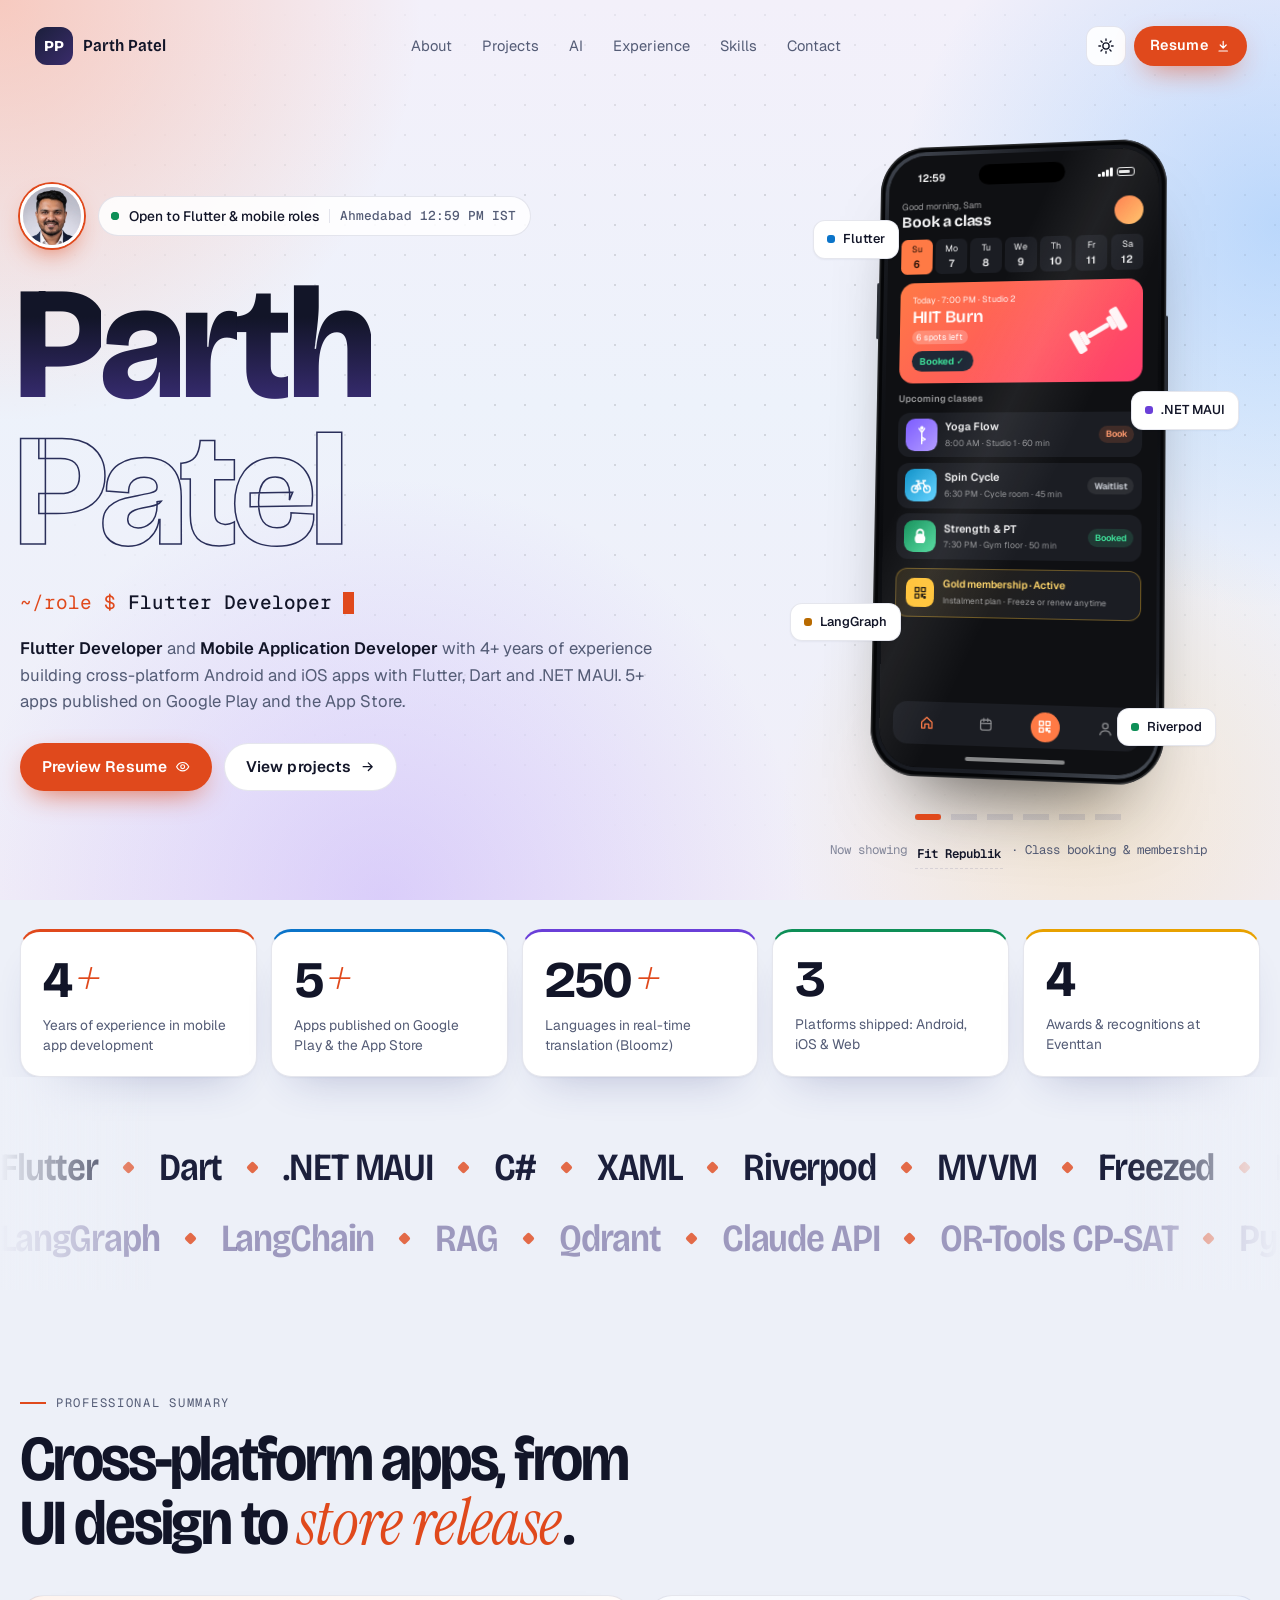
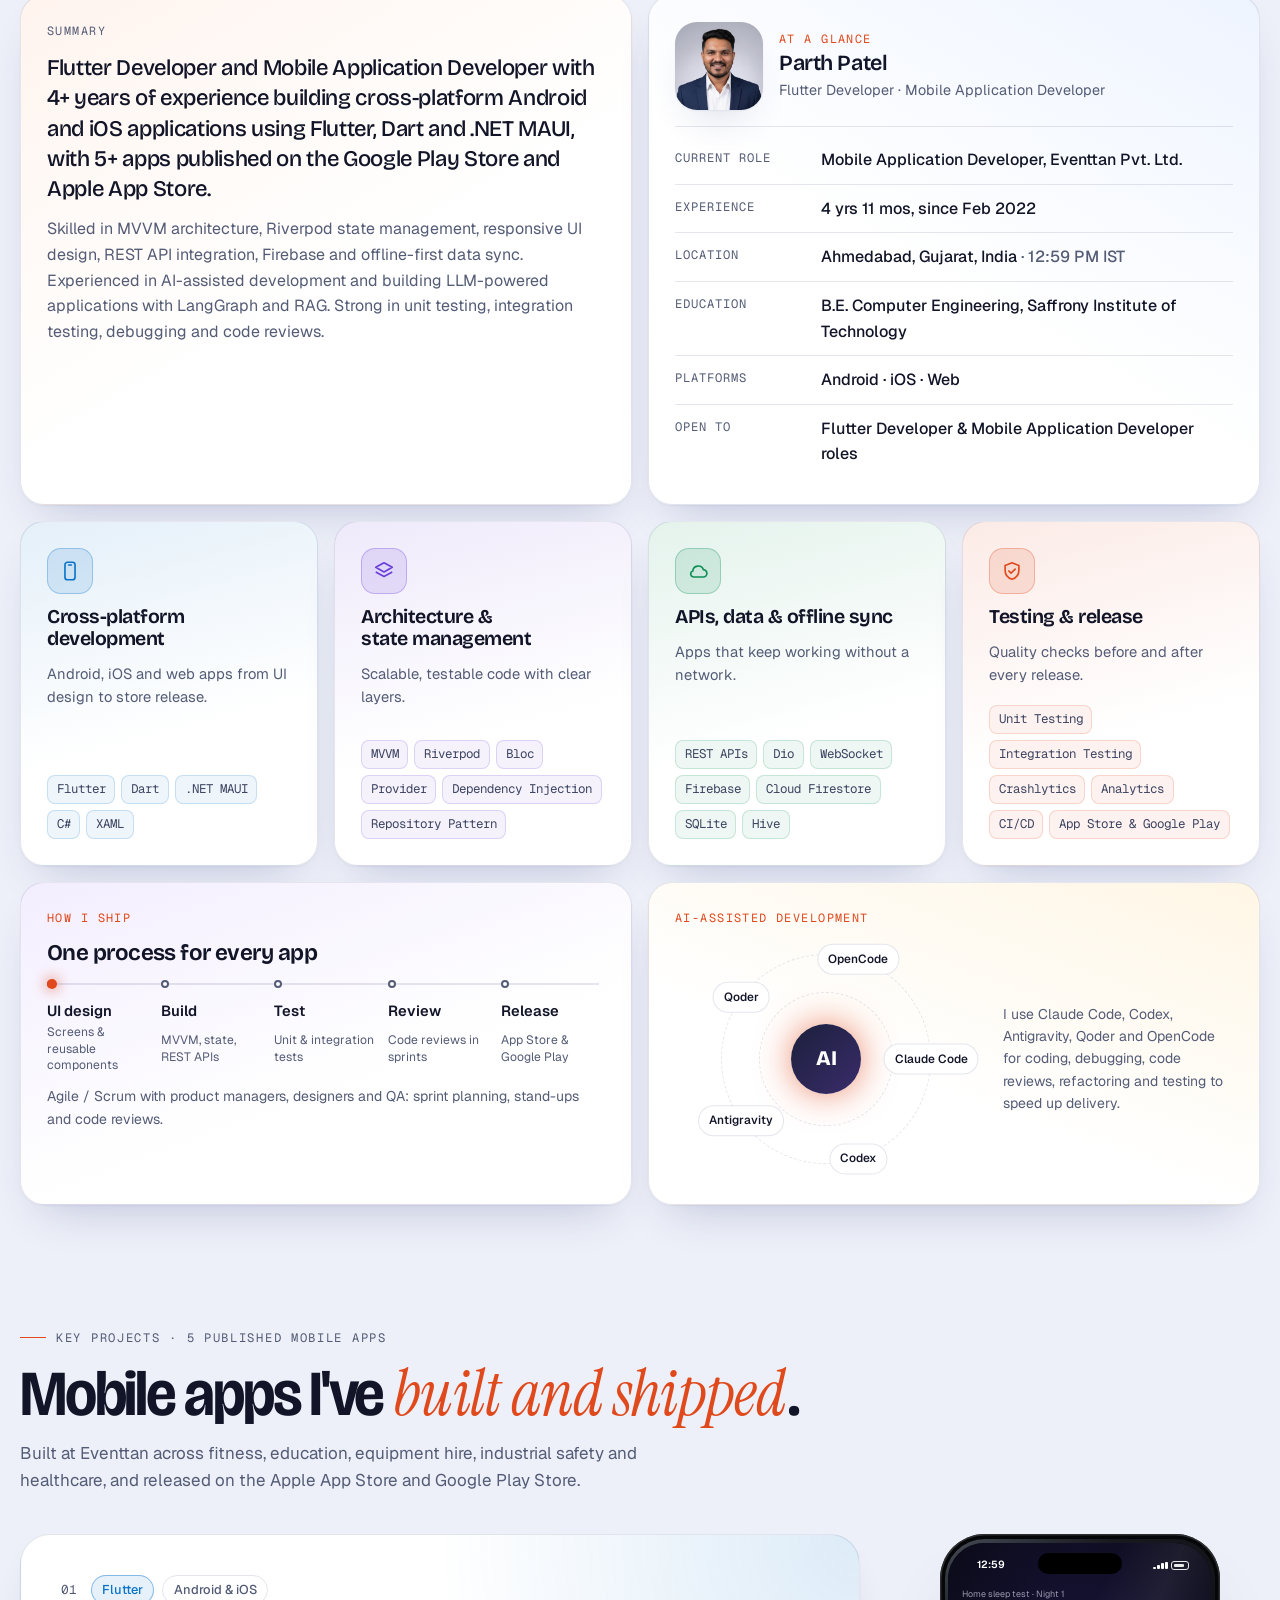
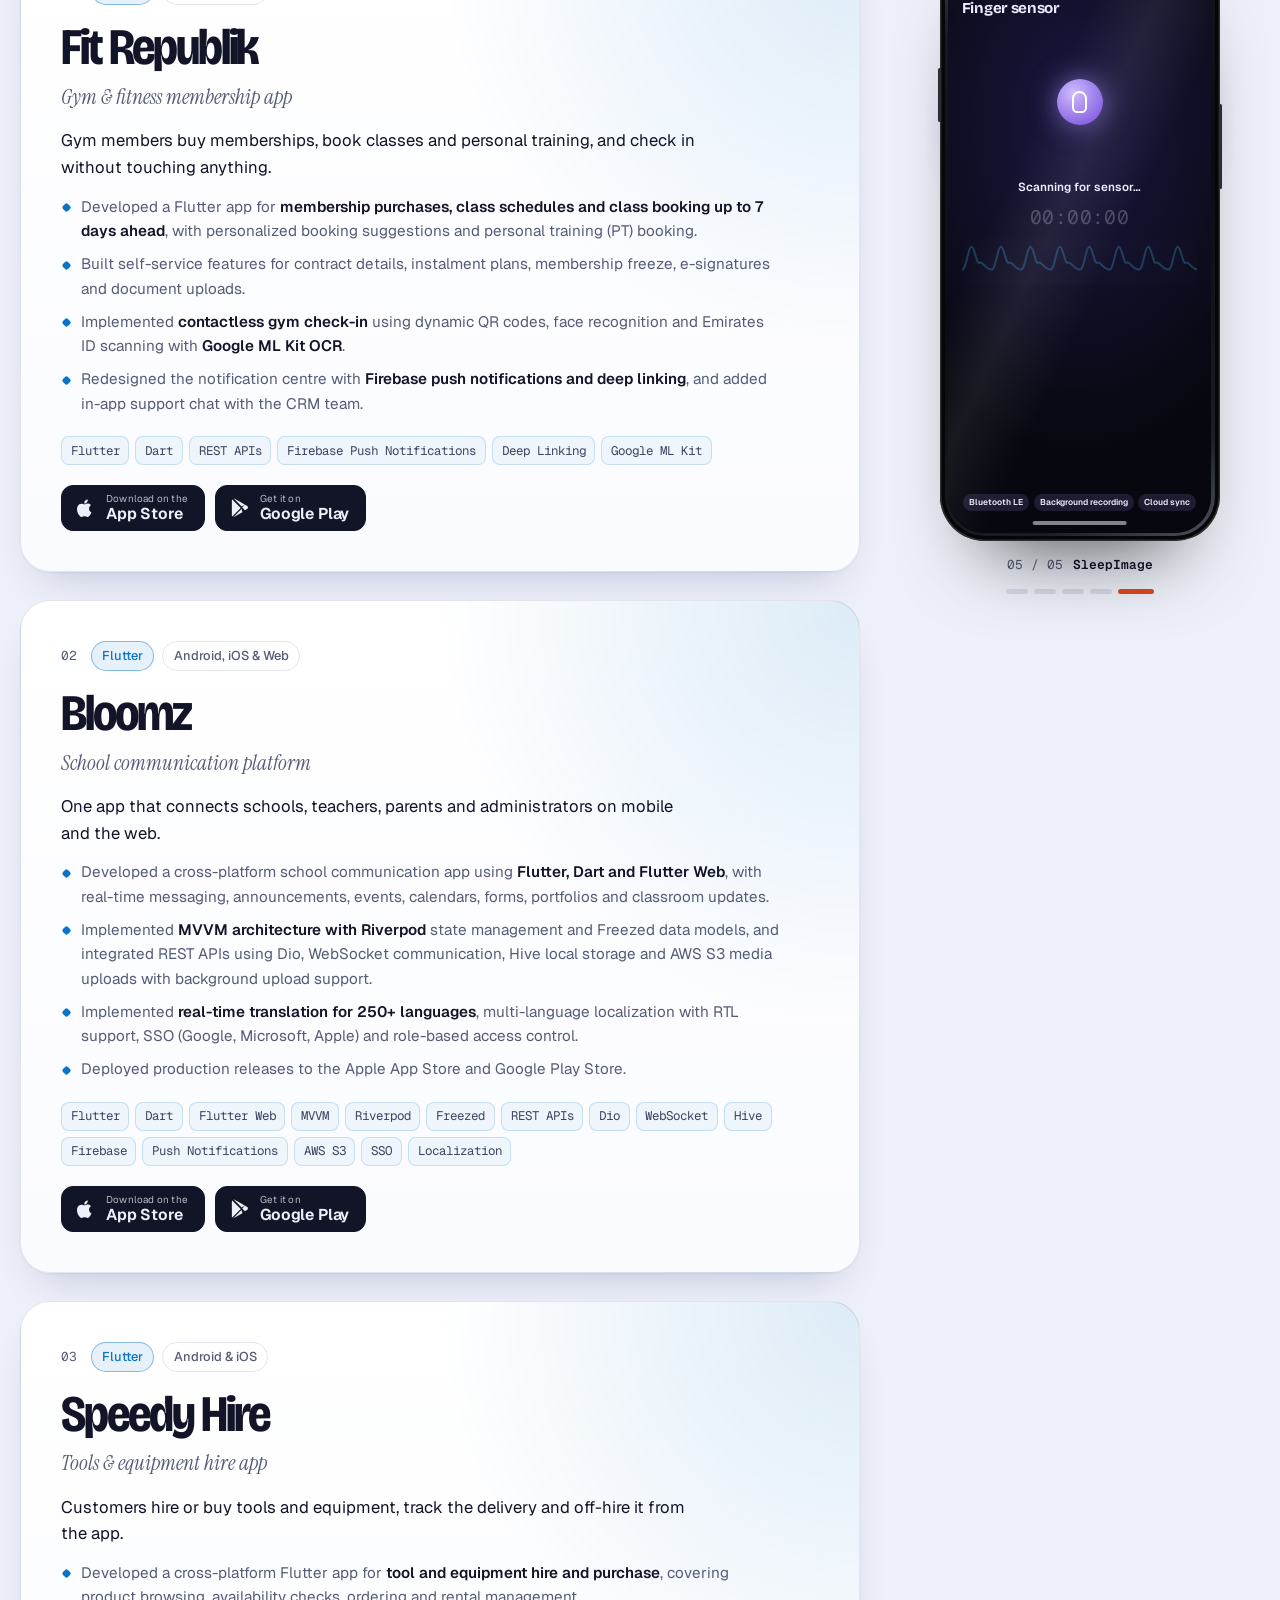
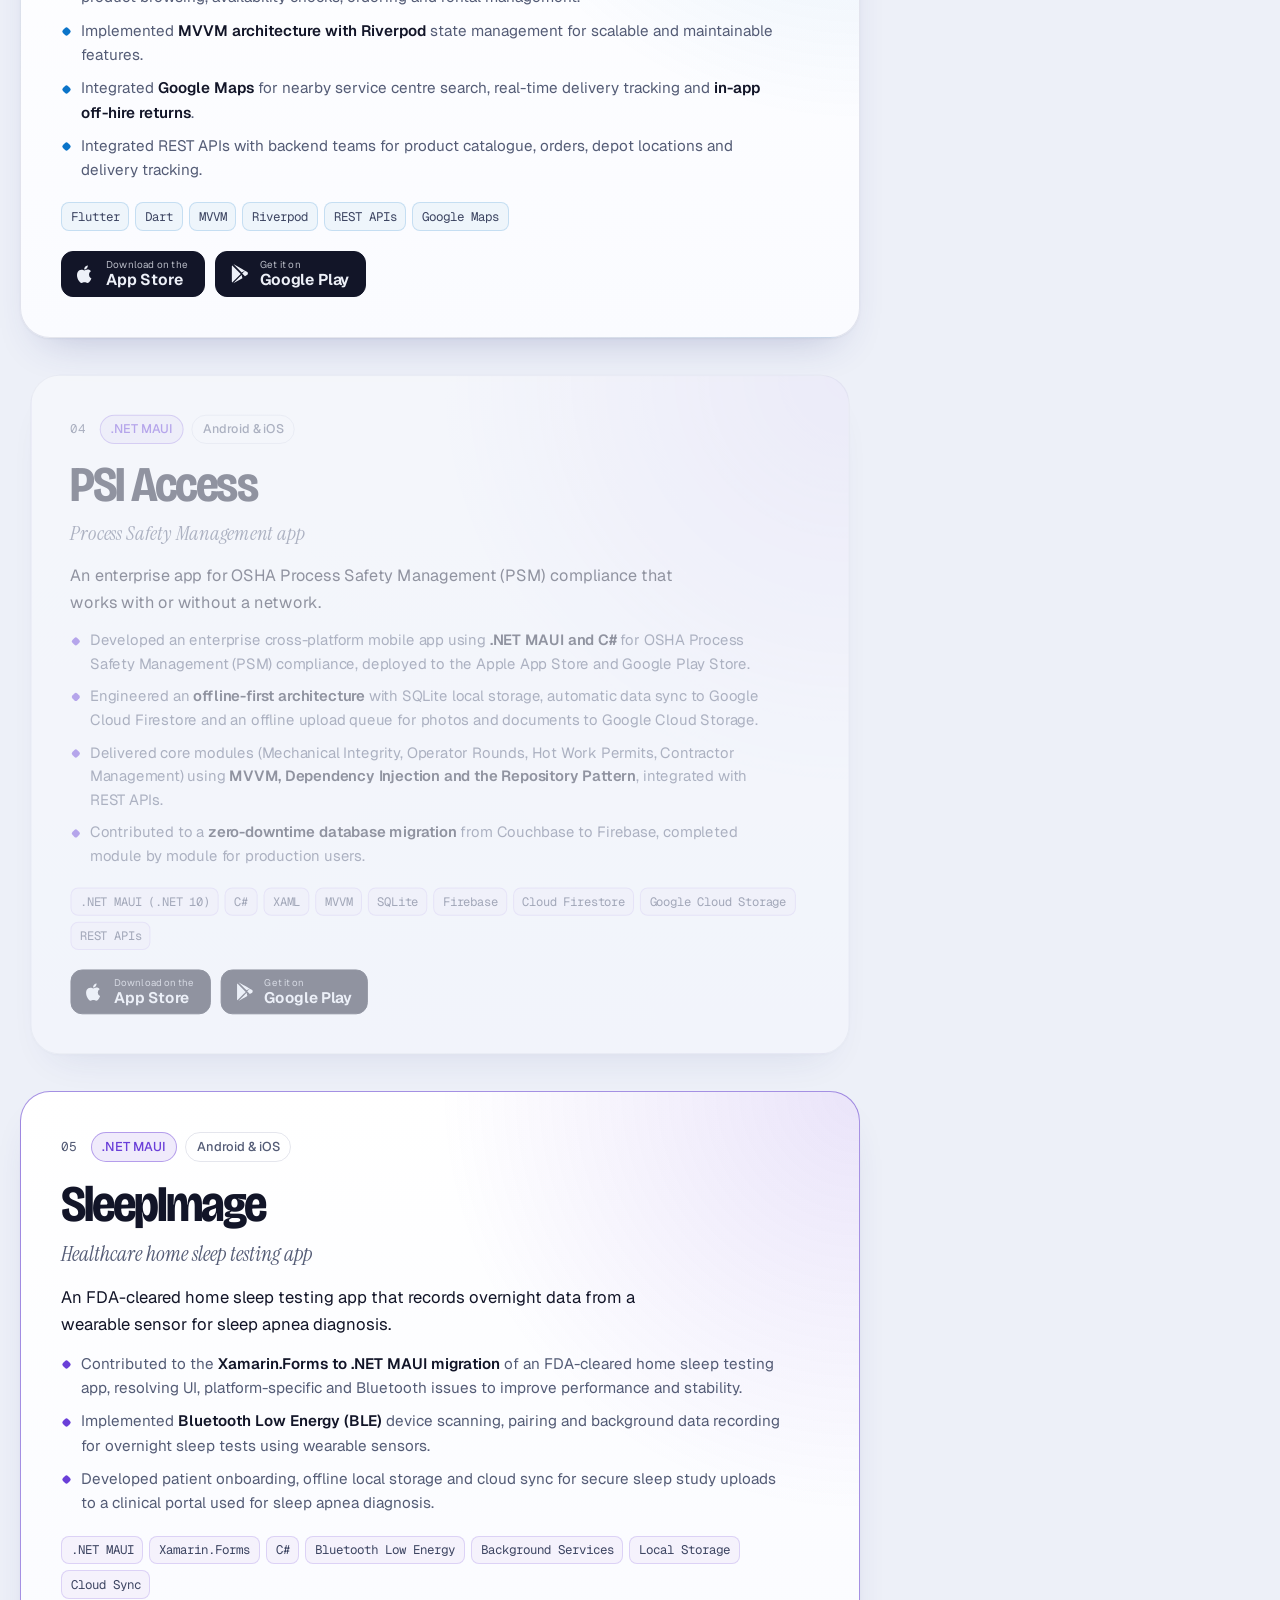
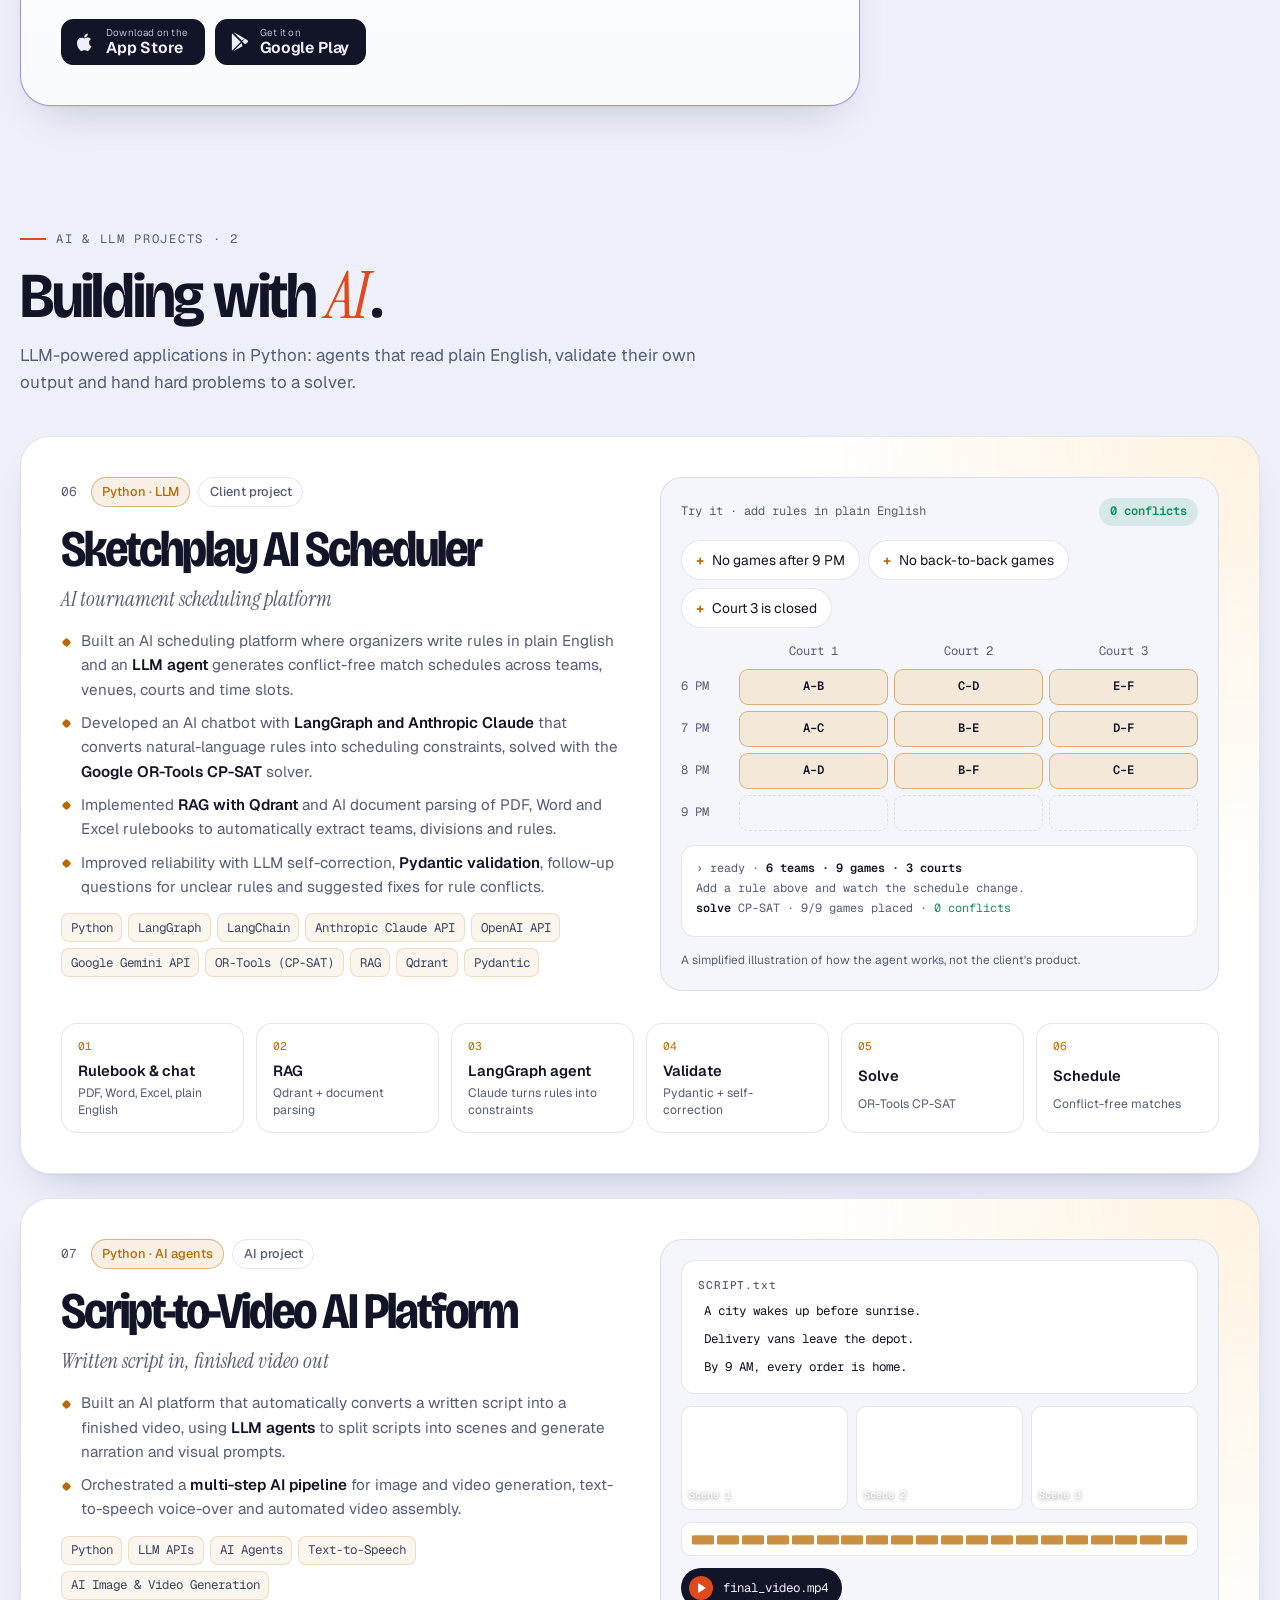
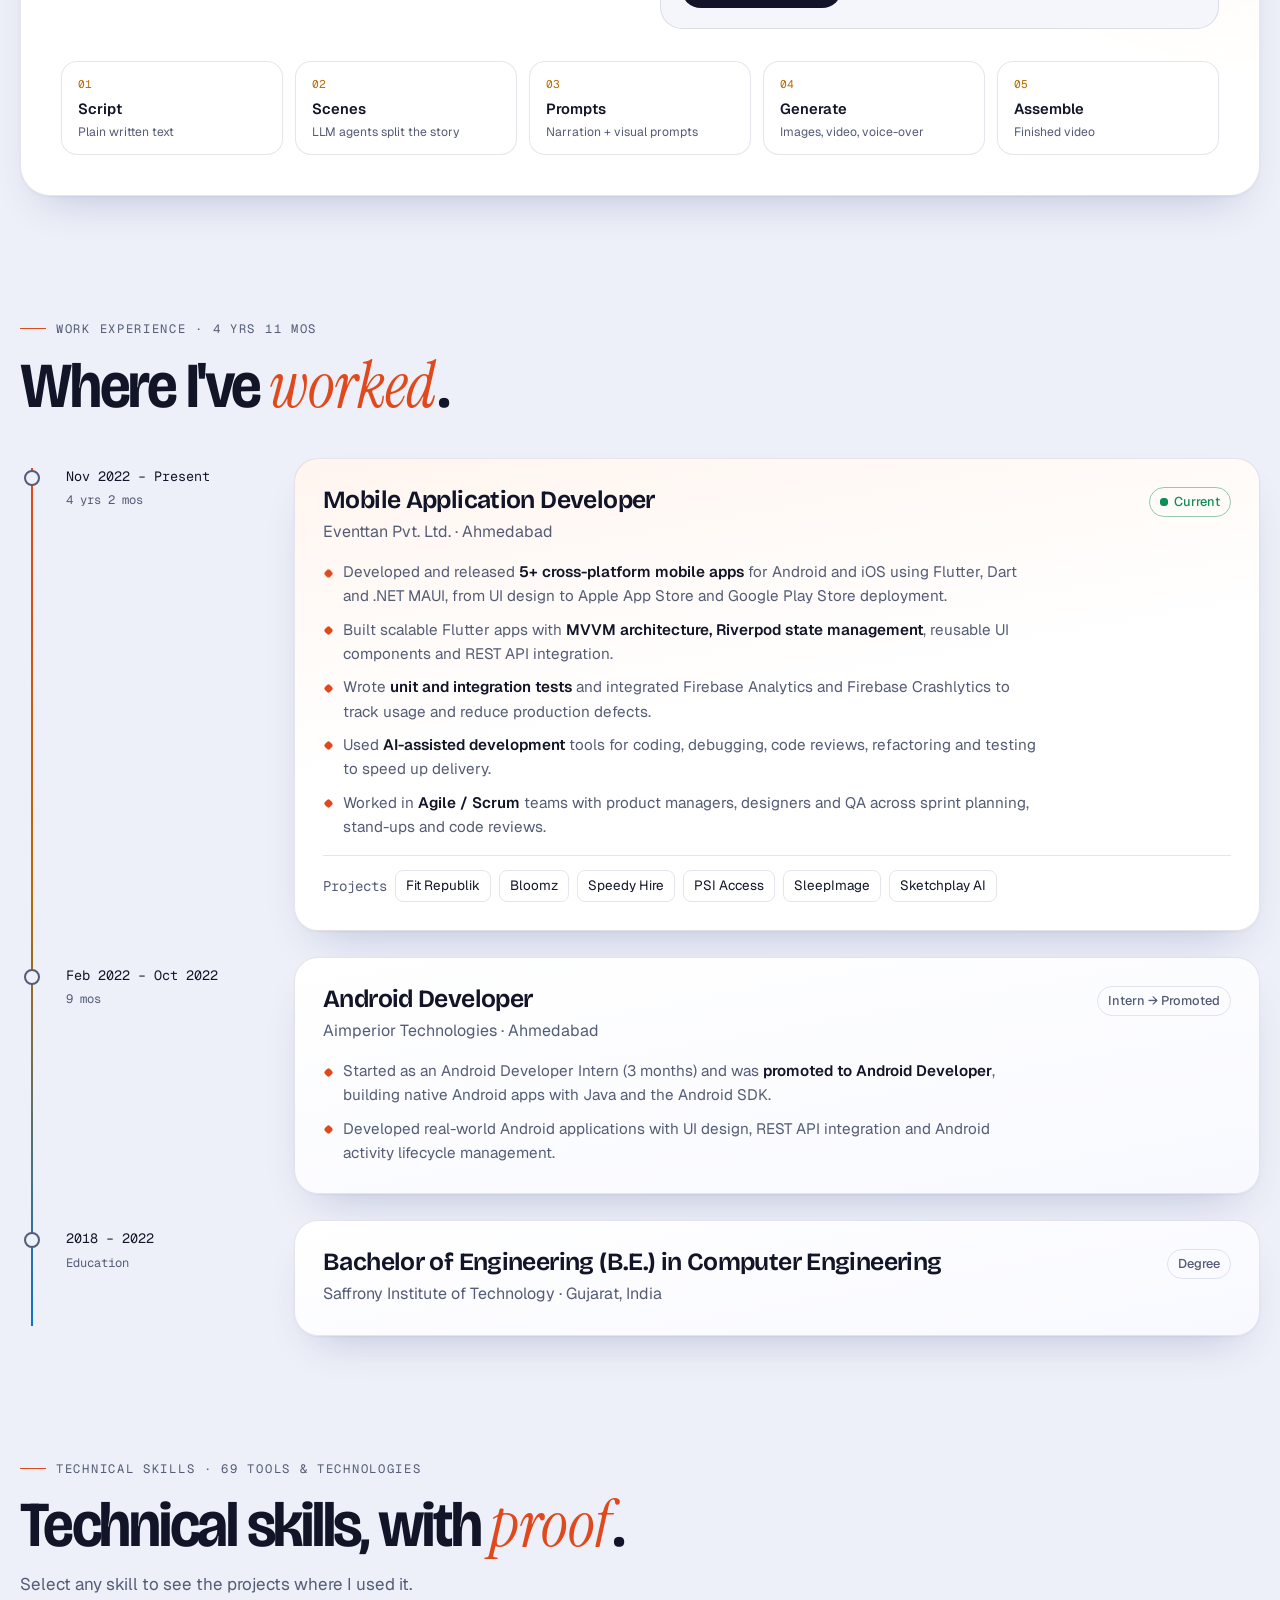
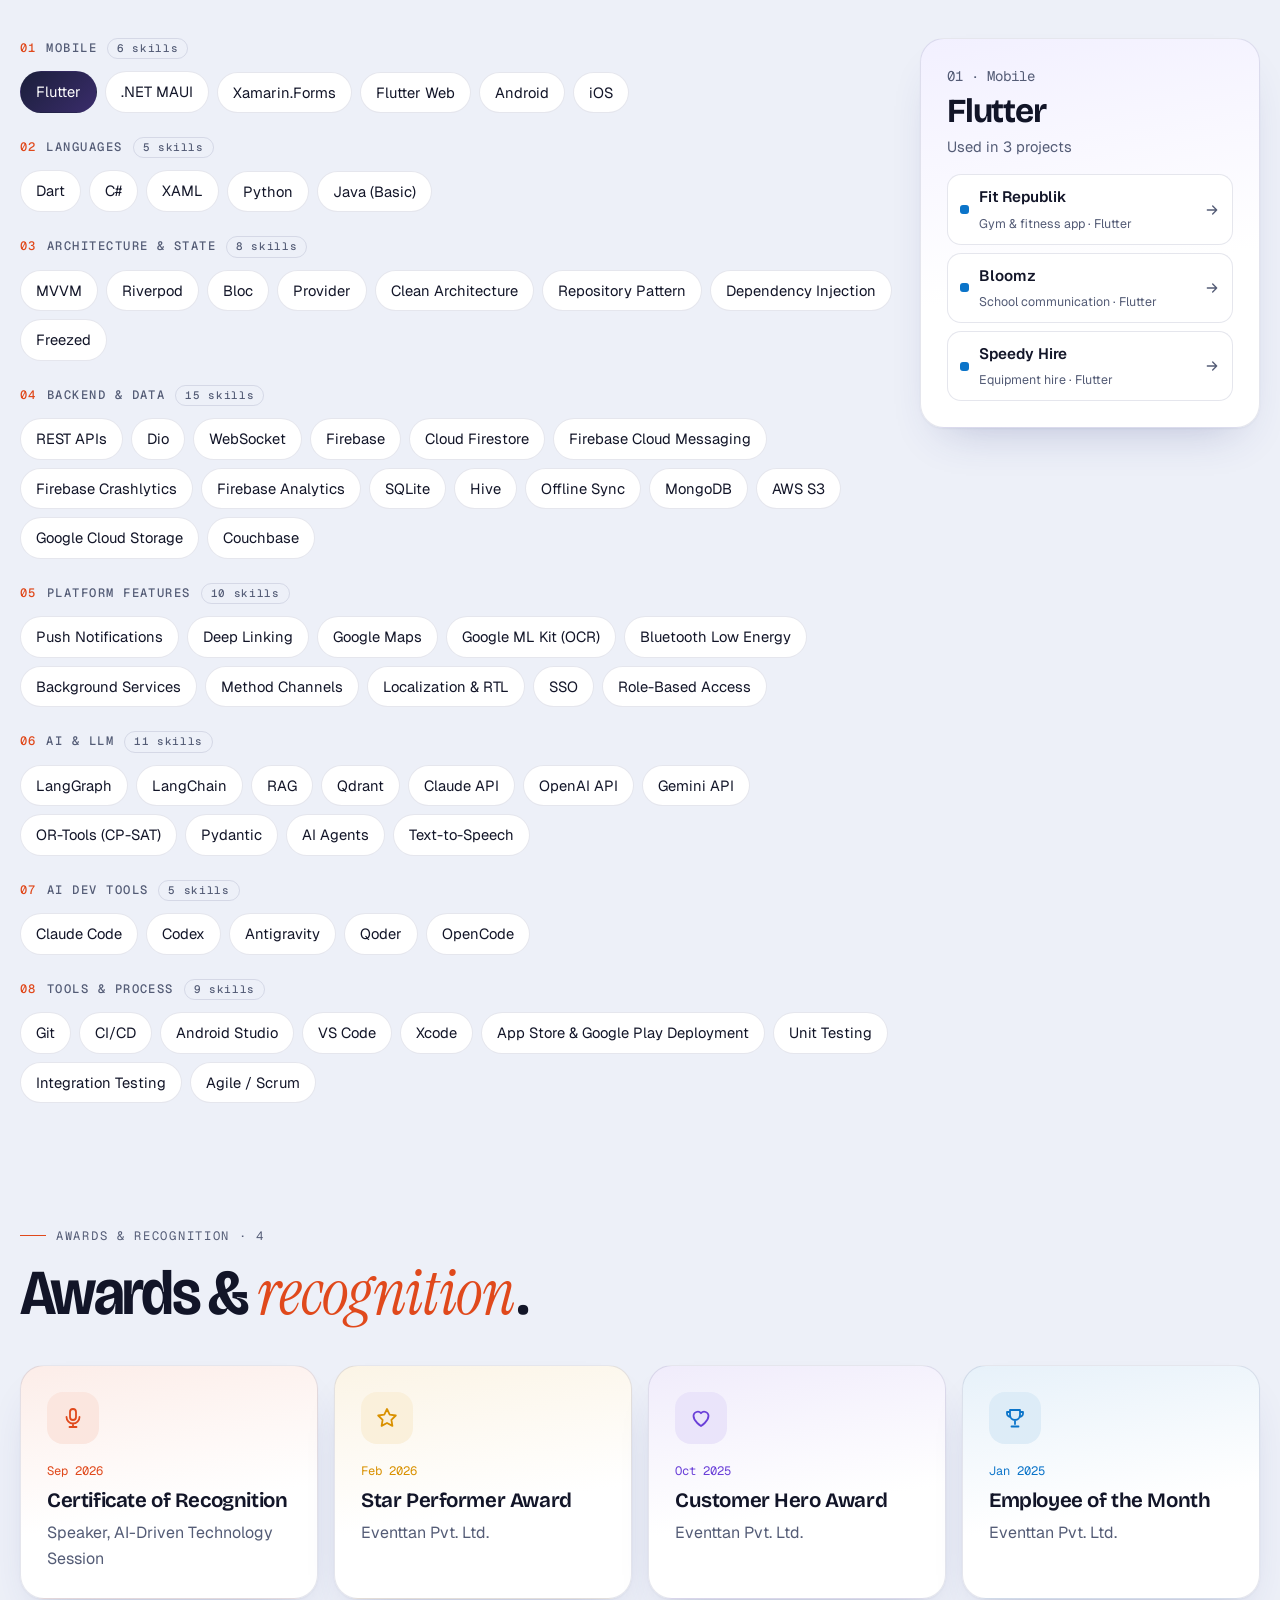
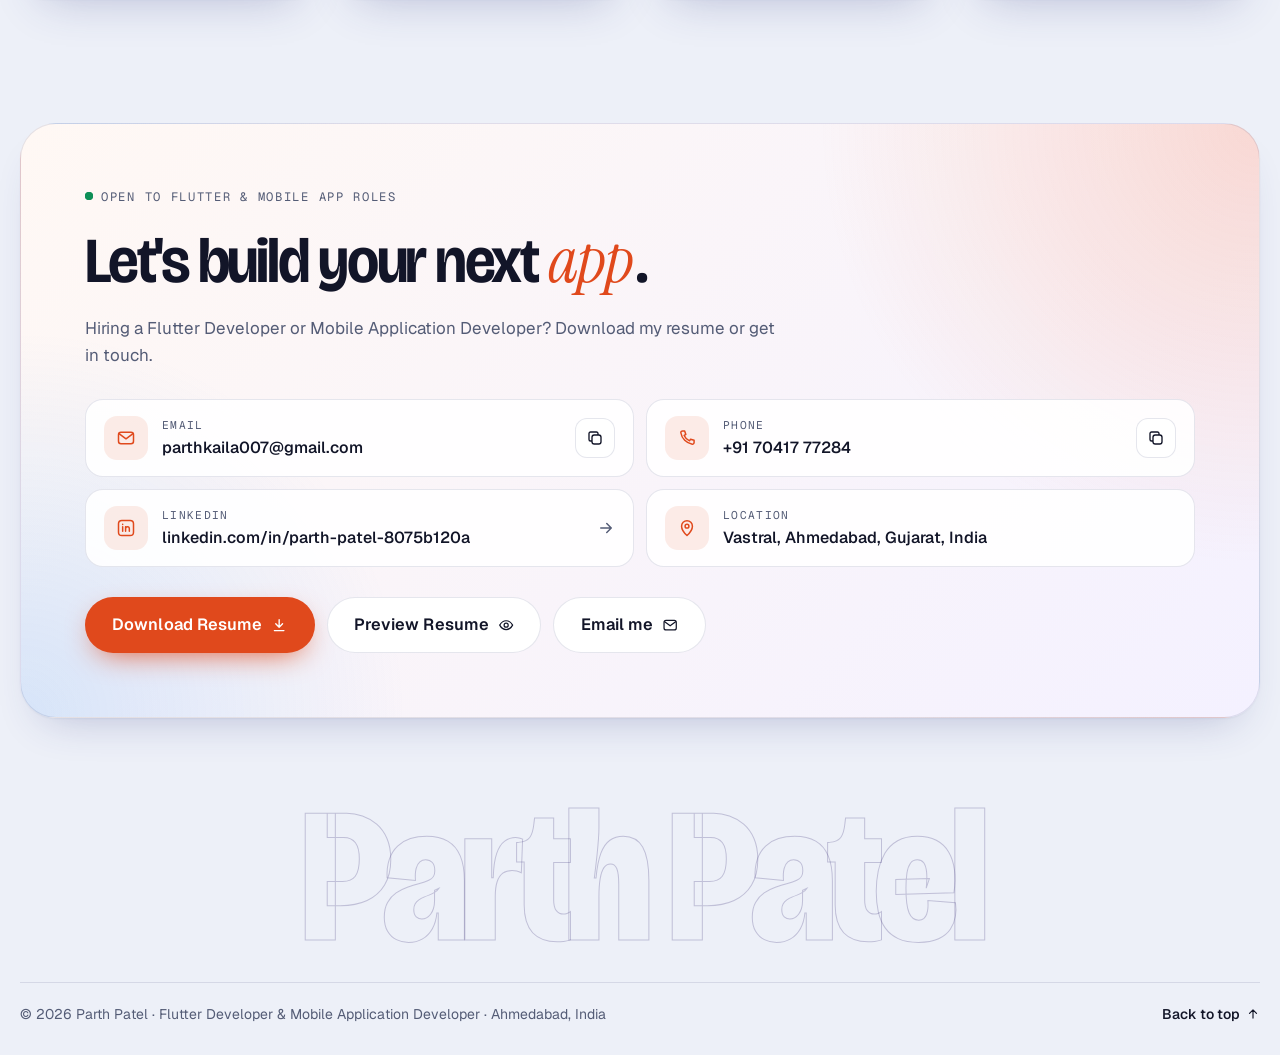
==== index.html @ 9efa8fd6 "Portfolio site ready for GitHub Pages Co-Authored-By: Claude Opus 5.5 <noreply@anthropic.com>" ====
<!DOCTYPE html>
<html lang="en">
<head>
<meta charset="utf-8">
<meta name="viewport" content="width=device-width, initial-scale=1">
<title>Parth Patel Portfolio</title>
<meta name="description" content="Parth Patel – Flutter Developer and Mobile Application Developer in Ahmedabad, India. 4+ years building cross-platform Android, iOS and web apps with Flutter, Dart and .NET MAUI. 5+ apps published on Google Play and the App Store. MVVM, Riverpod, REST APIs, Firebase, offline-first sync, LangGraph and RAG.">
<meta name="keywords" content="Flutter Developer, Mobile Application Developer, Flutter, Dart, .NET MAUI, C#, Android, iOS, Cross-platform, MVVM, Riverpod, Bloc, REST API, Firebase, SQLite, Offline Sync, CI/CD, App Store, Google Play, LangGraph, RAG, Ahmedabad">
<meta name="author" content="Parth Patel">
<meta name="theme-color" content="#06080C">
<meta property="og:type" content="profile">
<meta property="og:title" content="Parth Patel · Flutter Developer &amp; Mobile Application Developer">
<meta property="og:description" content="4+ years building cross-platform Android and iOS apps with Flutter and .NET MAUI. 5+ apps live on Google Play and the App Store.">
<meta property="og:image" content="assets/og-image.jpg">
<meta property="og:image:width" content="1200">
<meta property="og:image:height" content="630">
<meta name="twitter:card" content="summary_large_image">
<link rel="icon" href="data:image/svg+xml,%3Csvg xmlns='http://www.w3.org/2000/svg' viewBox='0 0 64 64'%3E%3Crect width='64' height='64' rx='18' fill='%2306080C'/%3E%3Ctext x='32' y='43' text-anchor='middle' font-family='Arial,Helvetica,sans-serif' font-weight='800' font-size='28' fill='%23FF6B3D'%3EPP%3C/text%3E%3C/svg%3E">
<link rel="preconnect" href="https://fonts.googleapis.com">
<link rel="preconnect" href="https://fonts.gstatic.com" crossorigin>
<link rel="stylesheet" href="https://fonts.googleapis.com/css2?family=Bricolage+Grotesque:opsz,wdth,wght@12..96,75..100,200..800&amp;family=Geist:wght@300..700&amp;family=Geist+Mono:wght@400..600&amp;family=Instrument+Serif:ital@0;1&amp;display=swap">
<link rel="stylesheet" href="assets/style.css">
<script type="application/ld+json">
{
  "@context": "https://schema.org",
  "@type": "Person",
  "name": "Parth Patel",
  "image": "assets/photo/parth.jpg",
  "jobTitle": "Mobile Application Developer",
  "description": "Flutter Developer and Mobile Application Developer with 4+ years of experience building cross-platform Android and iOS applications.",
  "worksFor": { "@type": "Organization", "name": "Eventtan Pvt. Ltd." },
  "alumniOf": { "@type": "CollegeOrUniversity", "name": "Saffrony Institute of Technology" },
  "address": { "@type": "PostalAddress", "addressLocality": "Ahmedabad", "addressRegion": "Gujarat", "addressCountry": "IN" },
  "email": "mailto:parthkaila007@gmail.com",
  "telephone": "+917041777284",
  "sameAs": ["https://www.linkedin.com/in/parth-patel-8075b120a/"],
  "knowsAbout": ["Flutter", "Dart", ".NET MAUI", "C#", "XAML", "Android", "iOS", "MVVM", "Riverpod", "Bloc", "Provider", "Dependency Injection", "REST APIs", "Dio", "WebSocket", "Firebase", "Cloud Firestore", "SQLite", "Hive", "Offline Sync", "Unit Testing", "Integration Testing", "CI/CD", "LangGraph", "LangChain", "RAG", "Python"]
}
</script>
<script>(function(){try{var t=localStorage.getItem("pp-theme");if(t==="dark"||t==="light")document.documentElement.setAttribute("data-theme",t);}catch(e){}})();</script>
</head>
<body>
<svg width="0" height="0" style="position:absolute" aria-hidden="true">
  <symbol id="i-arrow" viewBox="0 0 24 24"><path d="M5 12h14M13 6l6 6-6 6" fill="none" stroke="currentColor" stroke-width="2" stroke-linecap="round" stroke-linejoin="round"/></symbol>
  <symbol id="i-arrow-up" viewBox="0 0 24 24"><path d="M12 19V5M6 11l6-6 6 6" fill="none" stroke="currentColor" stroke-width="2" stroke-linecap="round" stroke-linejoin="round"/></symbol>
  <symbol id="i-download" viewBox="0 0 24 24"><path d="M12 4v11M7 10l5 5 5-5M5 20h14" fill="none" stroke="currentColor" stroke-width="2" stroke-linecap="round" stroke-linejoin="round"/></symbol>
  <symbol id="i-eye" viewBox="0 0 24 24"><path d="M2.5 12S6 5.5 12 5.5 21.5 12 21.5 12 18 18.5 12 18.5 2.5 12 2.5 12Z" fill="none" stroke="currentColor" stroke-width="1.8" stroke-linejoin="round"/><circle cx="12" cy="12" r="3" fill="none" stroke="currentColor" stroke-width="1.8"/></symbol>
  <symbol id="i-doc" viewBox="0 0 24 24"><path d="M6 3h8l4 4v14H6z" fill="none" stroke="currentColor" stroke-width="1.8" stroke-linejoin="round"/><path d="M14 3v4h4M9 12h6M9 16h6" fill="none" stroke="currentColor" stroke-width="1.8" stroke-linecap="round"/></symbol>
  <symbol id="i-mail" viewBox="0 0 24 24"><rect x="3" y="5" width="18" height="14" rx="3" fill="none" stroke="currentColor" stroke-width="1.8"/><path d="m4 7 8 6 8-6" fill="none" stroke="currentColor" stroke-width="1.8" stroke-linecap="round" stroke-linejoin="round"/></symbol>
  <symbol id="i-phone" viewBox="0 0 24 24"><path d="M6.6 3.5h2.6l1.4 4.2-2 1.3a12 12 0 0 0 6.4 6.4l1.3-2 4.2 1.4v2.6a2 2 0 0 1-2.2 2A16.6 16.6 0 0 1 4.6 5.7a2 2 0 0 1 2-2.2Z" fill="none" stroke="currentColor" stroke-width="1.8" stroke-linejoin="round"/></symbol>
  <symbol id="i-linkedin" viewBox="0 0 24 24"><rect x="3" y="3" width="18" height="18" rx="4" fill="none" stroke="currentColor" stroke-width="1.8"/><path d="M8 10.5V16M8 7.6v.1M11.5 16v-5.5M11.5 13c0-1.6 1-2.6 2.4-2.6s2.1.9 2.1 2.6V16" fill="none" stroke="currentColor" stroke-width="1.8" stroke-linecap="round"/></symbol>
  <symbol id="i-pin" viewBox="0 0 24 24"><path d="M12 21s-6.5-6-6.5-11.2a6.5 6.5 0 0 1 13 0C18.5 15 12 21 12 21Z" fill="none" stroke="currentColor" stroke-width="1.8" stroke-linejoin="round"/><circle cx="12" cy="9.8" r="2.3" fill="none" stroke="currentColor" stroke-width="1.8"/></symbol>
  <symbol id="i-copy" viewBox="0 0 24 24"><rect x="8" y="8" width="12" height="12" rx="3" fill="none" stroke="currentColor" stroke-width="1.8"/><path d="M16 8V6a2 2 0 0 0-2-2H6a2 2 0 0 0-2 2v8a2 2 0 0 0 2 2h2" fill="none" stroke="currentColor" stroke-width="1.8"/></symbol>
  <symbol id="i-check" viewBox="0 0 24 24"><path d="m5 12.5 4.2 4.2L19 7" fill="none" stroke="currentColor" stroke-width="2.2" stroke-linecap="round" stroke-linejoin="round"/></symbol>
  <symbol id="i-sun" viewBox="0 0 24 24"><circle cx="12" cy="12" r="4.2" fill="none" stroke="currentColor" stroke-width="1.8"/><path d="M12 2.5v2.2M12 19.3v2.2M2.5 12h2.2M19.3 12h2.2M5.3 5.3l1.6 1.6M17.1 17.1l1.6 1.6M5.3 18.7l1.6-1.6M17.1 6.9l1.6-1.6" stroke="currentColor" stroke-width="1.8" stroke-linecap="round"/></symbol>
  <symbol id="i-moon" viewBox="0 0 24 24"><path d="M20 14.5A8.5 8.5 0 0 1 9.5 4a8.5 8.5 0 1 0 10.5 10.5Z" fill="none" stroke="currentColor" stroke-width="1.8" stroke-linejoin="round"/></symbol>
  <symbol id="i-menu" viewBox="0 0 24 24"><path d="M4 8h16M4 16h16" stroke="currentColor" stroke-width="2" stroke-linecap="round"/></symbol>
  <symbol id="i-close" viewBox="0 0 24 24"><path d="M6 6l12 12M18 6 6 18" stroke="currentColor" stroke-width="2" stroke-linecap="round"/></symbol>
  <symbol id="i-search" viewBox="0 0 24 24"><circle cx="11" cy="11" r="6.5" fill="none" stroke="currentColor" stroke-width="1.8"/><path d="m16 16 4.5 4.5" stroke="currentColor" stroke-width="1.8" stroke-linecap="round"/></symbol>
  <symbol id="i-mic" viewBox="0 0 24 24"><rect x="9" y="3" width="6" height="11" rx="3" fill="none" stroke="currentColor" stroke-width="1.8"/><path d="M5.5 11a6.5 6.5 0 0 0 13 0M12 17.5V21M8.5 21h7" fill="none" stroke="currentColor" stroke-width="1.8" stroke-linecap="round"/></symbol>
  <symbol id="i-star" viewBox="0 0 24 24"><path d="m12 3 2.7 5.6 6.1.9-4.4 4.3 1 6.1L12 17l-5.4 2.9 1-6.1-4.4-4.3 6.1-.9Z" fill="none" stroke="currentColor" stroke-width="1.8" stroke-linejoin="round"/></symbol>
  <symbol id="i-heart" viewBox="0 0 24 24"><path d="M12 20s-7.5-4.6-7.5-10.2A4.3 4.3 0 0 1 12 7.2a4.3 4.3 0 0 1 7.5 2.6C19.5 15.4 12 20 12 20Z" fill="none" stroke="currentColor" stroke-width="1.8" stroke-linejoin="round"/></symbol>
  <symbol id="i-trophy" viewBox="0 0 24 24"><path d="M7 4h10v5a5 5 0 0 1-10 0V4ZM7 6H4v1.5A3.5 3.5 0 0 0 7.5 11M17 6h3v1.5a3.5 3.5 0 0 1-3.5 3.5M12 14v4M8.5 20.5h7" fill="none" stroke="currentColor" stroke-width="1.8" stroke-linecap="round" stroke-linejoin="round"/></symbol>
  <symbol id="i-cloud" viewBox="0 0 24 24"><path d="M7 18.5h10.5a4 4 0 0 0 .4-8 6 6 0 0 0-11.6 1.6A3.3 3.3 0 0 0 7 18.5Z" fill="none" stroke="currentColor" stroke-width="1.8" stroke-linejoin="round"/></symbol>
  <symbol id="i-device" viewBox="0 0 24 24"><rect x="6.5" y="2.5" width="11" height="19" rx="2.8" fill="none" stroke="currentColor" stroke-width="1.8"/><path d="M10.5 5.5h3" stroke="currentColor" stroke-width="1.8" stroke-linecap="round"/></symbol>
  <symbol id="i-layers" viewBox="0 0 24 24"><path d="m12 3 9 5-9 5-9-5 9-5Z" fill="none" stroke="currentColor" stroke-width="1.8" stroke-linejoin="round"/><path d="m3 13 9 5 9-5" fill="none" stroke="currentColor" stroke-width="1.8" stroke-linejoin="round"/></symbol>
  <symbol id="i-shield" viewBox="0 0 24 24"><path d="M12 3 4.5 6v5.5c0 4.6 3.2 8.2 7.5 9.5 4.3-1.3 7.5-4.9 7.5-9.5V6L12 3Z" fill="none" stroke="currentColor" stroke-width="1.8" stroke-linejoin="round"/><path d="m8.5 12 2.4 2.4L15.5 10" fill="none" stroke="currentColor" stroke-width="1.8" stroke-linecap="round" stroke-linejoin="round"/></symbol>
  <symbol id="i-apple" viewBox="0 0 24 24"><path fill="currentColor" d="M16.4 12.7c0-2.4 2-3.5 2.1-3.6-1.1-1.7-2.9-1.9-3.5-1.9-1.5-.2-2.9.9-3.7.9-.8 0-1.9-.9-3.2-.8-1.6 0-3.1 1-4 2.4-1.7 3-.4 7.3 1.2 9.7.8 1.2 1.8 2.5 3 2.4 1.2 0 1.7-.8 3.2-.8s1.9.8 3.2.8c1.3 0 2.2-1.2 3-2.4.9-1.4 1.3-2.7 1.3-2.8-.1 0-2.6-1-2.6-3.9ZM14 5.6c.7-.8 1.1-1.9 1-3-1 0-2.1.7-2.8 1.5-.6.7-1.2 1.8-1 2.9 1.1.1 2.1-.6 2.8-1.4Z"/></symbol>
  <symbol id="i-play" viewBox="0 0 24 24"><path fill="currentColor" d="M4.6 2.6c-.3.3-.4.7-.4 1.2v16.4c0 .5.1.9.4 1.2l9.3-9.4-9.3-9.4Zm10.3 10.4-2.4 2.4-6.7 6.8 9.9-5.7-.8-3.5Zm3.6-4.6L15.4 6.6 5.8 1.1l6.7 6.8 2.4 2.4 3.6-1.9Zm2.6 1.5-2.6-1.5-3 3 3 3 2.6-1.5c.8-.5.8-2.5 0-3Z"/></symbol>
</svg>

<a class="skip" href="#main">Skip to content</a>
<div class="progress" aria-hidden="true"><span id="progressBar"></span></div>
<div class="backdrop" aria-hidden="true"></div>
<div class="cursor" id="cursor" aria-hidden="true"></div>
<div class="toast" id="toast" role="status" aria-live="polite"></div>

<header class="nav-wrap" id="navWrap">
  <nav class="nav" aria-label="Main">
    <a class="brand" href="#top" title="Back to top">
      <span class="brand-mark" aria-hidden="true">PP</span>
      <span class="brand-name">Parth Patel</span>
    </a>
    <ul class="nav-links" id="navLinks">
      <li><a href="#about">About</a></li>
      <li><a href="#work">Projects</a></li>
      <li><a href="#ai">AI</a></li>
      <li><a href="#experience">Experience</a></li>
      <li><a href="#skills">Skills</a></li>
      <li><a href="#contact">Contact</a></li>
      <li class="nav-pill" aria-hidden="true"></li>
    </ul>
    <div class="nav-actions">
      <button class="icon-btn" id="themeToggle" type="button" aria-label="Switch colour theme">
        <svg class="i-sun"><use href="#i-sun"/></svg><svg class="i-moon"><use href="#i-moon"/></svg>
      </button>
      <a class="btn btn-accent btn-sm resume-dl" href="Parth_Patel_Mobile_Application_Developer.pdf" download>Resume <svg><use href="#i-download"/></svg></a>
      <button class="icon-btn menu-btn" id="menuOpen" type="button" aria-expanded="false" aria-controls="mobileMenu" aria-label="Open menu"><svg><use href="#i-menu"/></svg></button>
    </div>
  </nav>
</header>

<div class="mobile-menu" id="mobileMenu" hidden>
  <button class="icon-btn menu-close" id="menuClose" type="button" aria-label="Close menu"><svg><use href="#i-close"/></svg></button>
  <ul>
    <li style="--i:0"><a href="#about">About</a></li>
    <li style="--i:1"><a href="#work">Projects</a></li>
    <li style="--i:2"><a href="#ai">AI projects</a></li>
    <li style="--i:3"><a href="#experience">Experience</a></li>
    <li style="--i:4"><a href="#skills">Skills</a></li>
    <li style="--i:5"><a href="#awards">Awards</a></li>
    <li style="--i:6"><a href="#contact">Contact</a></li>
  </ul>
  <div class="mobile-menu-foot">
    <button class="btn btn-ghost" type="button" data-resume-preview>Preview Resume <svg><use href="#i-eye"/></svg></button>
    <p class="mono">parthkaila007@gmail.com</p>
  </div>
</div>

<main id="main">

<!-- HERO -->
<section class="hero" id="top">
  <canvas class="field" id="field" aria-hidden="true"></canvas>
  <div class="container hero-grid">
    <div class="hero-copy">
      <div class="hero-id hero-in" style="--d:0">
      <img class="avatar" src="assets/photo/parth-square.jpg" alt="Parth Patel" width="64" height="64" decoding="async">
      <p class="status-chip glass">
        <span class="pulse" aria-hidden="true"></span>
        <span>Open to Flutter &amp; mobile roles</span>
        <span class="chip-sep" aria-hidden="true"></span>
        <span class="mono" id="heroClock">Ahmedabad, IST</span>
      </p>
      </div>
      <h1 class="name" aria-label="Parth Patel">
        <span class="name-line" aria-hidden="true"><span class="ch" style="--i:0">P</span><span class="ch" style="--i:1">a</span><span class="ch" style="--i:2">r</span><span class="ch" style="--i:3">t</span><span class="ch" style="--i:4">h</span></span>
        <span class="name-line" aria-hidden="true"><span class="ch" style="--i:5">P</span><span class="ch" style="--i:6">a</span><span class="ch" style="--i:7">t</span><span class="ch" style="--i:8">e</span><span class="ch" style="--i:9">l</span></span>
      </h1>
      <p class="role mono hero-in" style="--d:4"><span class="role-prompt" aria-hidden="true">~/role $</span> <span id="roleText">Flutter Developer</span><span class="caret" aria-hidden="true"></span></p>
      <p class="lede hero-in" style="--d:5"><strong>Flutter Developer</strong> and <strong>Mobile Application Developer</strong> with <span data-years-text>4+</span> years of experience building cross-platform Android and iOS apps with Flutter, Dart and .NET MAUI. 5+ apps published on Google Play and the App Store.</p>
      <div class="hero-ctas hero-in" style="--d:6">
        <button class="btn btn-accent magnetic" type="button" data-resume-preview>Preview Resume <svg><use href="#i-eye"/></svg></button>
        <a class="btn btn-ghost magnetic" href="#work">View projects <svg><use href="#i-arrow"/></svg></a>
      </div>
    </div>

    <div class="hero-device hero-in" style="--d:3">
      <div class="device-stage" id="heroStage">
        <div class="phone" id="heroPhone" data-screens="fit bloomz speedy psi sleep sketch" style="--pw:clamp(232px, 23vw, 300px)"></div>
        <span class="float-chip glass fc-1"><i style="background:var(--flutter)"></i>Flutter</span>
        <span class="float-chip glass fc-2"><i style="background:var(--maui)"></i>.NET MAUI</span>
        <span class="float-chip glass fc-3"><i style="background:var(--ai)"></i>LangGraph</span>
        <span class="float-chip glass fc-4"><i style="background:var(--ok)"></i>Riverpod</span>
      </div>
      <div class="device-caption">
        <div class="screen-dots" id="screenDots" role="group" aria-label="Choose an app screen"></div>
        <p class="mono"><span class="cap-label">Now showing</span> <a id="screenProject" href="#p-fit">Fit Republik</a> <span class="cap-feature" id="screenFeature">Class booking &amp; membership</span></p>
      </div>
    </div>
  </div>
</section>

<!-- STATS -->
<section class="container stats" aria-label="Quick facts">
  <div class="stat spot" data-reveal>
    <p class="stat-num"><span data-count data-years>4</span><em>+</em></p>
    <p class="stat-label">Years of experience in mobile app development</p>
  </div>
  <div class="stat spot" data-reveal>
    <p class="stat-num"><span data-count>5</span><em>+</em></p>
    <p class="stat-label">Apps published on Google Play &amp; the App Store</p>
  </div>
  <div class="stat spot" data-reveal>
    <p class="stat-num"><span data-count>250</span><em>+</em></p>
    <p class="stat-label">Languages in real-time translation (Bloomz)</p>
  </div>
  <div class="stat spot" data-reveal>
    <p class="stat-num"><span data-count>3</span></p>
    <p class="stat-label">Platforms shipped: Android, iOS &amp; Web</p>
  </div>
  <div class="stat spot" data-reveal>
    <p class="stat-num"><span data-count>4</span></p>
    <p class="stat-label">Awards &amp; recognitions at Eventtan</p>
  </div>
</section>

<!-- MARQUEE -->
<section class="marquees" aria-label="Technologies I use">
  <div class="marquee"><div class="marquee-track">
    <span>Flutter</span><span>Dart</span><span>.NET MAUI</span><span>C#</span><span>XAML</span><span>Riverpod</span><span>MVVM</span><span>Freezed</span><span>Dio</span><span>WebSocket</span><span>Firebase</span><span>Cloud Firestore</span><span>SQLite</span><span>Hive</span><span>Google ML Kit</span><span>Google Maps</span><span>Bluetooth LE</span>
  </div></div>
  <div class="marquee reverse"><div class="marquee-track">
    <span>LangGraph</span><span>LangChain</span><span>RAG</span><span>Qdrant</span><span>Claude API</span><span>OR-Tools CP-SAT</span><span>Pydantic</span><span>Python</span><span>Claude Code</span><span>Codex</span><span>Antigravity</span><span>Git</span><span>CI/CD</span><span>Xcode</span><span>Android Studio</span><span>Agile / Scrum</span>
  </div></div>
</section>

<!-- ABOUT -->
<section class="section container" id="about">
  <header class="section-head" data-reveal>
    <p class="eyebrow mono">Professional summary</p>
    <h2>Cross-platform apps, from UI design to <em>store release</em>.</h2>
  </header>

  <div class="bento">
    <article class="b-card b-summary spot" data-reveal>
      <p class="b-label mono">Summary</p>
      <p class="b-big">Flutter Developer and Mobile Application Developer with <span data-years-text>4+</span> years of experience building cross-platform Android and iOS applications using Flutter, Dart and .NET MAUI, with 5+ apps published on the Google Play Store and Apple App Store.</p>
      <p>Skilled in MVVM architecture, Riverpod state management, responsive UI design, REST API integration, Firebase and offline-first data sync. Experienced in AI-assisted development and building LLM-powered applications with LangGraph and RAG. Strong in unit testing, integration testing, debugging and code reviews.</p>
    </article>

    <article class="b-card b-facts spot" data-reveal>
      <div class="facts-head">
        <img src="assets/photo/parth.jpg" alt="Photo of Parth Patel" width="88" height="88" loading="lazy" decoding="async">
        <div><p class="b-label mono">At a glance</p><b>Parth Patel</b><span>Flutter Developer · Mobile Application Developer</span></div>
      </div>
      <dl class="facts">
        <div><dt>Current role</dt><dd>Mobile Application Developer, Eventtan Pvt. Ltd.</dd></div>
        <div><dt>Experience</dt><dd><span data-total-exp>4 yrs 10 mos</span>, since Feb 2022</dd></div>
        <div><dt>Location</dt><dd>Ahmedabad, Gujarat, India <span class="muted" id="factTime"></span></dd></div>
        <div><dt>Education</dt><dd>B.E. Computer Engineering, Saffrony Institute of Technology</dd></div>
        <div><dt>Platforms</dt><dd>Android · iOS · Web</dd></div>
        <div><dt>Open to</dt><dd>Flutter Developer &amp; Mobile Application Developer roles</dd></div>
      </dl>
    </article>

    <article class="b-card b-skill spot" style="--tone:var(--flutter)" data-reveal>
      <span class="b-ico"><svg><use href="#i-device"/></svg></span>
      <h3>Cross-platform development</h3>
      <p>Android, iOS and web apps from UI design to store release.</p>
      <ul class="chips"><li>Flutter</li><li>Dart</li><li>.NET MAUI</li><li>C#</li><li>XAML</li></ul>
    </article>
    <article class="b-card b-skill spot" style="--tone:var(--maui)" data-reveal>
      <span class="b-ico"><svg><use href="#i-layers"/></svg></span>
      <h3>Architecture &amp; state management</h3>
      <p>Scalable, testable code with clear layers.</p>
      <ul class="chips"><li>MVVM</li><li>Riverpod</li><li>Bloc</li><li>Provider</li><li>Dependency Injection</li><li>Repository Pattern</li></ul>
    </article>
    <article class="b-card b-skill spot" style="--tone:var(--ok)" data-reveal>
      <span class="b-ico"><svg><use href="#i-cloud"/></svg></span>
      <h3>APIs, data &amp; offline sync</h3>
      <p>Apps that keep working without a network.</p>
      <ul class="chips"><li>REST APIs</li><li>Dio</li><li>WebSocket</li><li>Firebase</li><li>Cloud Firestore</li><li>SQLite</li><li>Hive</li></ul>
    </article>
    <article class="b-card b-skill spot" style="--tone:var(--accent)" data-reveal>
      <span class="b-ico"><svg><use href="#i-shield"/></svg></span>
      <h3>Testing &amp; release</h3>
      <p>Quality checks before and after every release.</p>
      <ul class="chips"><li>Unit Testing</li><li>Integration Testing</li><li>Crashlytics</li><li>Analytics</li><li>CI/CD</li><li>App Store &amp; Google Play</li></ul>
    </article>

    <article class="b-card b-flow spot" data-reveal>
      <p class="b-label mono">How I ship</p>
      <h3>One process for every app</h3>
      <ol class="flow">
        <li><span class="flow-dot"></span><b>UI design</b><small>Screens &amp; reusable components</small></li>
        <li><span class="flow-dot"></span><b>Build</b><small>MVVM, state, REST APIs</small></li>
        <li><span class="flow-dot"></span><b>Test</b><small>Unit &amp; integration tests</small></li>
        <li><span class="flow-dot"></span><b>Review</b><small>Code reviews in sprints</small></li>
        <li><span class="flow-dot"></span><b>Release</b><small>App Store &amp; Google Play</small></li>
      </ol>
      <p class="muted small">Agile / Scrum with product managers, designers and QA: sprint planning, stand-ups and code reviews.</p>
    </article>

    <article class="b-card b-orbit spot" data-reveal>
      <p class="b-label mono">AI-assisted development</p>
      <div class="orbit" aria-hidden="true">
        <span class="orbit-core">AI</span>
        <span class="orbit-ring r1"></span><span class="orbit-ring r2"></span>
        <div class="orbit-spin">
          <span class="orbit-item" style="--a:0deg"><b>Claude Code</b></span>
          <span class="orbit-item" style="--a:72deg"><b>Codex</b></span>
          <span class="orbit-item" style="--a:144deg"><b>Antigravity</b></span>
          <span class="orbit-item" style="--a:216deg"><b>Qoder</b></span>
          <span class="orbit-item" style="--a:288deg"><b>OpenCode</b></span>
        </div>
      </div>
      <p class="small">I use Claude Code, Codex, Antigravity, Qoder and OpenCode for coding, debugging, code reviews, refactoring and testing to speed up delivery.</p>
    </article>
  </div>
</section>

<!-- PROJECTS -->
<section class="section container" id="work">
  <header class="section-head" data-reveal>
    <p class="eyebrow mono">Key projects · 5 published mobile apps</p>
    <h2>Mobile apps I've <em>built and shipped</em>.</h2>
    <p class="section-sub">Built at Eventtan across fitness, education, equipment hire, industrial safety and healthcare, and released on the Apple App Store and Google Play Store.</p>
  </header>

  <div class="work-grid">
  <div class="projects" id="projects">
    <article class="project" id="p-fit" style="--tone:var(--flutter)" data-reveal>
      <div class="project-inner spot">
        <div class="project-copy">
          <div class="project-top"><span class="project-idx mono">01</span><span class="tag tag-tone">Flutter</span><span class="tag">Android &amp; iOS</span></div>
          <h3>Fit Republik</h3>
          <p class="project-kind">Gym &amp; fitness membership app</p>
          <p class="project-lead">Gym members buy memberships, book classes and personal training, and check in without touching anything.</p>
          <ul class="points">
            <li>Developed a Flutter app for <b>membership purchases, class schedules and class booking up to 7 days ahead</b>, with personalized booking suggestions and personal training (PT) booking.</li>
            <li>Built self-service features for contract details, instalment plans, membership freeze, e-signatures and document uploads.</li>
            <li>Implemented <b>contactless gym check-in</b> using dynamic QR codes, face recognition and Emirates ID scanning with <b>Google ML Kit OCR</b>.</li>
            <li>Redesigned the notification centre with <b>Firebase push notifications and deep linking</b>, and added in-app support chat with the CRM team.</li>
          </ul>
          <ul class="chips" aria-label="Tech stack"><li>Flutter</li><li>Dart</li><li>REST APIs</li><li>Firebase Push Notifications</li><li>Deep Linking</li><li>Google ML Kit</li></ul>
          <div class="store-links" aria-label="Store links"><a class="store-btn" href="https://apps.apple.com/app/fit-studio-republik/id6470921251" target="_blank" rel="noopener"><svg><use href="#i-apple"/></svg><span><small>Download on the</small><b>App Store</b></span></a><a class="store-btn" href="https://play.google.com/store/apps/details?id=com.republik.customerapp" target="_blank" rel="noopener"><svg><use href="#i-play"/></svg><span><small>Get it on</small><b>Google Play</b></span></a></div>
        </div>
        <div class="project-visual"><div class="phone" data-screens="fit" style="--pw:250px"></div></div>
      </div>
    </article>

    <article class="project" id="p-bloomz" style="--tone:var(--flutter)" data-reveal>
      <div class="project-inner spot">
        <div class="project-copy">
          <div class="project-top"><span class="project-idx mono">02</span><span class="tag tag-tone">Flutter</span><span class="tag">Android, iOS &amp; Web</span></div>
          <h3>Bloomz</h3>
          <p class="project-kind">School communication platform</p>
          <p class="project-lead">One app that connects schools, teachers, parents and administrators on mobile and the web.</p>
          <ul class="points">
            <li>Developed a cross-platform school communication app using <b>Flutter, Dart and Flutter Web</b>, with real-time messaging, announcements, events, calendars, forms, portfolios and classroom updates.</li>
            <li>Implemented <b>MVVM architecture with Riverpod</b> state management and Freezed data models, and integrated REST APIs using Dio, WebSocket communication, Hive local storage and AWS S3 media uploads with background upload support.</li>
            <li>Implemented <b>real-time translation for 250+ languages</b>, multi-language localization with RTL support, SSO (Google, Microsoft, Apple) and role-based access control.</li>
            <li>Deployed production releases to the Apple App Store and Google Play Store.</li>
          </ul>
          <ul class="chips" aria-label="Tech stack"><li>Flutter</li><li>Dart</li><li>Flutter Web</li><li>MVVM</li><li>Riverpod</li><li>Freezed</li><li>REST APIs</li><li>Dio</li><li>WebSocket</li><li>Hive</li><li>Firebase</li><li>Push Notifications</li><li>AWS S3</li><li>SSO</li><li>Localization</li></ul>
          <div class="store-links" aria-label="Store links"><a class="store-btn" href="https://apps.apple.com/us/app/bloomz-for-teachers-schools/id690437499" target="_blank" rel="noopener"><svg><use href="#i-apple"/></svg><span><small>Download on the</small><b>App Store</b></span></a><a class="store-btn" href="https://play.google.com/store/apps/details?id=net.bloomz&amp;hl=en" target="_blank" rel="noopener"><svg><use href="#i-play"/></svg><span><small>Get it on</small><b>Google Play</b></span></a></div>
        </div>
        <div class="project-visual"><div class="phone" data-screens="bloomz" style="--pw:250px"></div></div>
      </div>
    </article>

    <article class="project" id="p-speedy" style="--tone:var(--flutter)" data-reveal>
      <div class="project-inner spot">
        <div class="project-copy">
          <div class="project-top"><span class="project-idx mono">03</span><span class="tag tag-tone">Flutter</span><span class="tag">Android &amp; iOS</span></div>
          <h3>Speedy Hire</h3>
          <p class="project-kind">Tools &amp; equipment hire app</p>
          <p class="project-lead">Customers hire or buy tools and equipment, track the delivery and off-hire it from the app.</p>
          <ul class="points">
            <li>Developed a cross-platform Flutter app for <b>tool and equipment hire and purchase</b>, covering product browsing, availability checks, ordering and rental management.</li>
            <li>Implemented <b>MVVM architecture with Riverpod</b> state management for scalable and maintainable features.</li>
            <li>Integrated <b>Google Maps</b> for nearby service centre search, real-time delivery tracking and <b>in-app off-hire returns</b>.</li>
            <li>Integrated REST APIs with backend teams for product catalogue, orders, depot locations and delivery tracking.</li>
          </ul>
          <ul class="chips" aria-label="Tech stack"><li>Flutter</li><li>Dart</li><li>MVVM</li><li>Riverpod</li><li>REST APIs</li><li>Google Maps</li></ul>
          <div class="store-links" aria-label="Store links"><a class="store-btn" href="https://apps.apple.com/gb/app/speedy-services/id485315852" target="_blank" rel="noopener"><svg><use href="#i-apple"/></svg><span><small>Download on the</small><b>App Store</b></span></a><a class="store-btn" href="https://play.google.com/store/apps/details?id=com.speedyservices.speedyapp&amp;hl=en_IN" target="_blank" rel="noopener"><svg><use href="#i-play"/></svg><span><small>Get it on</small><b>Google Play</b></span></a></div>
        </div>
        <div class="project-visual"><div class="phone" data-screens="speedy" style="--pw:250px"></div></div>
      </div>
    </article>

    <article class="project" id="p-psi" style="--tone:var(--maui)" data-reveal>
      <div class="project-inner spot">
        <div class="project-copy">
          <div class="project-top"><span class="project-idx mono">04</span><span class="tag tag-tone">.NET MAUI</span><span class="tag">Android &amp; iOS</span></div>
          <h3>PSI Access</h3>
          <p class="project-kind">Process Safety Management app</p>
          <p class="project-lead">An enterprise app for OSHA Process Safety Management (PSM) compliance that works with or without a network.</p>
          <ul class="points">
            <li>Developed an enterprise cross-platform mobile app using <b>.NET MAUI and C#</b> for OSHA Process Safety Management (PSM) compliance, deployed to the Apple App Store and Google Play Store.</li>
            <li>Engineered an <b>offline-first architecture</b> with SQLite local storage, automatic data sync to Google Cloud Firestore and an offline upload queue for photos and documents to Google Cloud Storage.</li>
            <li>Delivered core modules (Mechanical Integrity, Operator Rounds, Hot Work Permits, Contractor Management) using <b>MVVM, Dependency Injection and the Repository Pattern</b>, integrated with REST APIs.</li>
            <li>Contributed to a <b>zero-downtime database migration</b> from Couchbase to Firebase, completed module by module for production users.</li>
          </ul>
          <ul class="chips" aria-label="Tech stack"><li>.NET MAUI (.NET 10)</li><li>C#</li><li>XAML</li><li>MVVM</li><li>SQLite</li><li>Firebase</li><li>Cloud Firestore</li><li>Google Cloud Storage</li><li>REST APIs</li></ul>
          <div class="store-links" aria-label="Store links"><a class="store-btn" href="https://apps.apple.com/in/app/psi-access/id1460353930" target="_blank" rel="noopener"><svg><use href="#i-apple"/></svg><span><small>Download on the</small><b>App Store</b></span></a><a class="store-btn" href="https://play.google.com/store/apps/details?id=com.PSSS.PSIAccess&amp;hl=en_IN" target="_blank" rel="noopener"><svg><use href="#i-play"/></svg><span><small>Get it on</small><b>Google Play</b></span></a></div>
        </div>
        <div class="project-visual"><div class="phone" data-screens="psi" style="--pw:250px"></div></div>
      </div>
    </article>

    <article class="project" id="p-sleep" style="--tone:var(--maui)" data-reveal>
      <div class="project-inner spot">
        <div class="project-copy">
          <div class="project-top"><span class="project-idx mono">05</span><span class="tag tag-tone">.NET MAUI</span><span class="tag">Android &amp; iOS</span></div>
          <h3>SleepImage</h3>
          <p class="project-kind">Healthcare home sleep testing app</p>
          <p class="project-lead">An FDA-cleared home sleep testing app that records overnight data from a wearable sensor for sleep apnea diagnosis.</p>
          <ul class="points">
            <li>Contributed to the <b>Xamarin.Forms to .NET MAUI migration</b> of an FDA-cleared home sleep testing app, resolving UI, platform-specific and Bluetooth issues to improve performance and stability.</li>
            <li>Implemented <b>Bluetooth Low Energy (BLE)</b> device scanning, pairing and background data recording for overnight sleep tests using wearable sensors.</li>
            <li>Developed patient onboarding, offline local storage and cloud sync for secure sleep study uploads to a clinical portal used for sleep apnea diagnosis.</li>
          </ul>
          <ul class="chips" aria-label="Tech stack"><li>.NET MAUI</li><li>Xamarin.Forms</li><li>C#</li><li>Bluetooth Low Energy</li><li>Background Services</li><li>Local Storage</li><li>Cloud Sync</li></ul>
          <div class="store-links" aria-label="Store links"><a class="store-btn" href="https://apps.apple.com/us/app/sleepimage/id1504760736" target="_blank" rel="noopener"><svg><use href="#i-apple"/></svg><span><small>Download on the</small><b>App Store</b></span></a><a class="store-btn" href="https://play.google.com/store/apps/details?id=com.sleepimage.simobileapp&amp;hl=en_IN" target="_blank" rel="noopener"><svg><use href="#i-play"/></svg><span><small>Get it on</small><b>Google Play</b></span></a></div>
        </div>
        <div class="project-visual"><div class="phone" data-screens="sleep" style="--pw:250px"></div></div>
      </div>
    </article>
  </div>
  <aside class="work-device" id="workDevice" aria-hidden="true">
    <div class="phone" id="workPhone" data-screens="fit bloomz speedy psi sleep"></div>
    <p class="wd-cap mono"><span id="wdCount">01 / 05</span> <b id="wdName">Fit Republik</b></p>
    <div class="wd-dots" id="wdDots"></div>
  </aside>
  </div>
</section>

<!-- AI -->
<section class="section container" id="ai">
  <header class="section-head" data-reveal>
    <p class="eyebrow mono">AI &amp; LLM projects · 2</p>
    <h2>Building with <em>AI</em>.</h2>
    <p class="section-sub">LLM-powered applications in Python: agents that read plain English, validate their own output and hand hard problems to a solver.</p>
  </header>

  <article class="ai-card spot" id="p-sketch" data-reveal>
    <div class="ai-grid">
      <div class="ai-copy">
        <div class="project-top"><span class="project-idx mono">06</span><span class="tag tag-ai">Python · LLM</span><span class="tag">Client project</span></div>
        <h3>Sketchplay AI Scheduler</h3>
        <p class="project-kind">AI tournament scheduling platform</p>
        <ul class="points">
          <li>Built an AI scheduling platform where organizers write rules in plain English and an <b>LLM agent</b> generates conflict-free match schedules across teams, venues, courts and time slots.</li>
          <li>Developed an AI chatbot with <b>LangGraph and Anthropic Claude</b> that converts natural-language rules into scheduling constraints, solved with the <b>Google OR-Tools CP-SAT</b> solver.</li>
          <li>Implemented <b>RAG with Qdrant</b> and AI document parsing of PDF, Word and Excel rulebooks to automatically extract teams, divisions and rules.</li>
          <li>Improved reliability with LLM self-correction, <b>Pydantic validation</b>, follow-up questions for unclear rules and suggested fixes for rule conflicts.</li>
        </ul>
        <ul class="chips" aria-label="Tech stack"><li>Python</li><li>LangGraph</li><li>LangChain</li><li>Anthropic Claude API</li><li>OpenAI API</li><li>Google Gemini API</li><li>OR-Tools (CP-SAT)</li><li>RAG</li><li>Qdrant</li><li>Pydantic</li></ul>
      </div>

      <div class="sched" id="sched">
        <div class="sched-head">
          <p class="mono">Try it · add rules in plain English</p>
          <span class="sched-status ok" id="schedStatus">0 conflicts</span>
        </div>
        <div class="sched-rules" role="group" aria-label="Scheduling rules">
          <button class="rule" type="button" aria-pressed="false" data-rule="late">No games after 9 PM</button>
          <button class="rule" type="button" aria-pressed="false" data-rule="rest">No back-to-back games</button>
          <button class="rule" type="button" aria-pressed="false" data-rule="court">Court 3 is closed</button>
        </div>
        <div class="sched-grid" id="schedGrid" aria-label="Match schedule"></div>
        <div class="sched-log mono" id="schedLog" aria-live="polite"></div>
        <div class="sched-fix" id="schedFix" hidden>
          <p id="schedFixText"></p>
          <button class="btn btn-accent btn-sm" id="schedFixBtn" type="button">Apply fix</button>
        </div>
        <p class="sched-note muted small">A simplified illustration of how the agent works, not the client's product.</p>
      </div>
    </div>

    <ol class="pipeline" aria-label="How Sketchplay works">
      <li><b>Rulebook &amp; chat</b><small>PDF, Word, Excel, plain English</small></li>
      <li><b>RAG</b><small>Qdrant + document parsing</small></li>
      <li><b>LangGraph agent</b><small>Claude turns rules into constraints</small></li>
      <li><b>Validate</b><small>Pydantic + self-correction</small></li>
      <li><b>Solve</b><small>OR-Tools CP-SAT</small></li>
      <li><b>Schedule</b><small>Conflict-free matches</small></li>
    </ol>
  </article>

  <article class="ai-card spot" id="p-s2v" data-reveal>
    <div class="ai-grid">
      <div class="ai-copy">
        <div class="project-top"><span class="project-idx mono">07</span><span class="tag tag-ai">Python · AI agents</span><span class="tag">AI project</span></div>
        <h3>Script-to-Video AI Platform</h3>
        <p class="project-kind">Written script in, finished video out</p>
        <ul class="points">
          <li>Built an AI platform that automatically converts a written script into a finished video, using <b>LLM agents</b> to split scripts into scenes and generate narration and visual prompts.</li>
          <li>Orchestrated a <b>multi-step AI pipeline</b> for image and video generation, text-to-speech voice-over and automated video assembly.</li>
        </ul>
        <ul class="chips" aria-label="Tech stack"><li>Python</li><li>LLM APIs</li><li>AI Agents</li><li>Text-to-Speech</li><li>AI Image &amp; Video Generation</li></ul>
      </div>
      <div class="reel" aria-hidden="true">
        <div class="reel-script mono">
          <p><b>SCRIPT.txt</b></p>
          <p class="reel-line l1">A city wakes up before sunrise.</p>
          <p class="reel-line l2">Delivery vans leave the depot.</p>
          <p class="reel-line l3">By 9 AM, every order is home.</p>
        </div>
        <div class="reel-strip">
          <div class="frame f1"><span>Scene 1</span></div>
          <div class="frame f2"><span>Scene 2</span></div>
          <div class="frame f3"><span>Scene 3</span></div>
        </div>
        <div class="reel-audio"><i></i><i></i><i></i><i></i><i></i><i></i><i></i><i></i><i></i><i></i><i></i><i></i><i></i><i></i><i></i><i></i><i></i><i></i><i></i><i></i></div>
        <div class="reel-out mono"><span class="play"></span>final_video.mp4</div>
      </div>
    </div>
    <ol class="pipeline" aria-label="How Script-to-Video works">
      <li><b>Script</b><small>Plain written text</small></li>
      <li><b>Scenes</b><small>LLM agents split the story</small></li>
      <li><b>Prompts</b><small>Narration + visual prompts</small></li>
      <li><b>Generate</b><small>Images, video, voice-over</small></li>
      <li><b>Assemble</b><small>Finished video</small></li>
    </ol>
  </article>
</section>

<!-- EXPERIENCE -->
<section class="section container" id="experience">
  <header class="section-head" data-reveal>
    <p class="eyebrow mono">Work experience · <span data-total-exp>4 yrs 10 mos</span></p>
    <h2>Where I've <em>worked</em>.</h2>
  </header>

  <div class="timeline" id="timeline">
    <div class="tl-line" aria-hidden="true"><span class="tl-fill"></span></div>

    <article class="tl-item" data-reveal>
      <span class="tl-dot" aria-hidden="true"></span>
      <div class="tl-when mono"><span>Nov 2022 – Present</span><span class="tl-dur" data-from="2022-11">4 yrs</span></div>
      <div class="tl-card spot">
        <div class="tl-head">
          <div>
            <h3>Mobile Application Developer</h3>
            <p class="tl-org">Eventtan Pvt. Ltd. · Ahmedabad</p>
          </div>
          <span class="tag tag-live"><span class="pulse"></span>Current</span>
        </div>
        <ul class="points">
          <li>Developed and released <b>5+ cross-platform mobile apps</b> for Android and iOS using Flutter, Dart and .NET MAUI, from UI design to Apple App Store and Google Play Store deployment.</li>
          <li>Built scalable Flutter apps with <b>MVVM architecture, Riverpod state management</b>, reusable UI components and REST API integration.</li>
          <li>Wrote <b>unit and integration tests</b> and integrated Firebase Analytics and Firebase Crashlytics to track usage and reduce production defects.</li>
          <li>Used <b>AI-assisted development</b> tools for coding, debugging, code reviews, refactoring and testing to speed up delivery.</li>
          <li>Worked in <b>Agile / Scrum</b> teams with product managers, designers and QA across sprint planning, stand-ups and code reviews.</li>
        </ul>
        <div class="tl-projects">
          <span class="mono muted small">Projects</span>
          <a href="#p-fit">Fit Republik</a><a href="#p-bloomz">Bloomz</a><a href="#p-speedy">Speedy Hire</a><a href="#p-psi">PSI Access</a><a href="#p-sleep">SleepImage</a><a href="#p-sketch">Sketchplay AI</a>
        </div>
      </div>
    </article>

    <article class="tl-item" data-reveal>
      <span class="tl-dot" aria-hidden="true"></span>
      <div class="tl-when mono"><span>Feb 2022 – Oct 2022</span><span class="tl-dur" data-from="2022-02" data-to="2022-10">9 mos</span></div>
      <div class="tl-card spot">
        <div class="tl-head">
          <div>
            <h3>Android Developer</h3>
            <p class="tl-org">Aimperior Technologies · Ahmedabad</p>
          </div>
          <span class="tag">Intern → Promoted</span>
        </div>
        <ul class="points">
          <li>Started as an Android Developer Intern (3 months) and was <b>promoted to Android Developer</b>, building native Android apps with Java and the Android SDK.</li>
          <li>Developed real-world Android applications with UI design, REST API integration and Android activity lifecycle management.</li>
        </ul>
      </div>
    </article>

    <article class="tl-item" data-reveal>
      <span class="tl-dot" aria-hidden="true"></span>
      <div class="tl-when mono"><span>2018 – 2022</span><span class="tl-dur">Education</span></div>
      <div class="tl-card spot">
        <div class="tl-head">
          <div>
            <h3>Bachelor of Engineering (B.E.) in Computer Engineering</h3>
            <p class="tl-org">Saffrony Institute of Technology · Gujarat, India</p>
          </div>
          <span class="tag">Degree</span>
        </div>
      </div>
    </article>
  </div>
</section>

<!-- SKILLS -->
<section class="section container" id="skills">
  <header class="section-head" data-reveal>
    <p class="eyebrow mono">Technical skills · <span id="skillCount">69</span> tools &amp; technologies</p>
    <h2>Technical skills, with <em>proof</em>.</h2>
    <p class="section-sub">Select any skill to see the projects where I used it.</p>
  </header>
  <div class="skills">
    <div class="skill-groups" id="skillGroups"></div>
    <aside class="skill-panel" id="skillPanel" aria-live="polite">
      <p class="mono muted small" id="spGroup">Mobile</p>
      <p class="sp-name" id="spName">Flutter</p>
      <p class="sp-sub" id="spSub">Used in 3 projects</p>
      <ul class="sp-list" id="spList"></ul>
    </aside>
  </div>
</section>

<!-- AWARDS -->
<section class="section container" id="awards">
  <header class="section-head" data-reveal>
    <p class="eyebrow mono">Awards &amp; recognition · 4</p>
    <h2>Awards &amp; <em>recognition</em>.</h2>
  </header>
  <div class="awards">
    <article class="award spot" data-reveal>
      <span class="award-ico"><svg><use href="#i-mic"/></svg></span>
      <p class="award-date mono">Sep 2026</p>
      <h3>Certificate of Recognition</h3>
      <p class="muted">Speaker, AI-Driven Technology Session</p>
    </article>
    <article class="award spot" data-reveal>
      <span class="award-ico"><svg><use href="#i-star"/></svg></span>
      <p class="award-date mono">Feb 2026</p>
      <h3>Star Performer Award</h3>
      <p class="muted">Eventtan Pvt. Ltd.</p>
    </article>
    <article class="award spot" data-reveal>
      <span class="award-ico"><svg><use href="#i-heart"/></svg></span>
      <p class="award-date mono">Oct 2025</p>
      <h3>Customer Hero Award</h3>
      <p class="muted">Eventtan Pvt. Ltd.</p>
    </article>
    <article class="award spot" data-reveal>
      <span class="award-ico"><svg><use href="#i-trophy"/></svg></span>
      <p class="award-date mono">Jan 2025</p>
      <h3>Employee of the Month</h3>
      <p class="muted">Eventtan Pvt. Ltd.</p>
    </article>
  </div>
</section>

<!-- CONTACT -->
<section class="section container contact" id="contact">
  <div class="contact-card" data-reveal>
    <p class="eyebrow mono"><span class="pulse"></span>Open to Flutter &amp; mobile app roles</p>
    <h2 class="contact-title">Let's build your next <em>app</em>.</h2>
    <p class="section-sub">Hiring a Flutter Developer or Mobile Application Developer? Download my resume or get in touch.</p>
    <div class="contact-grid">
      <div class="c-item">
        <span class="c-ico"><svg><use href="#i-mail"/></svg></span>
        <div><p class="c-label mono">Email</p><a class="c-value" href="mailto:parthkaila007@gmail.com">parthkaila007@gmail.com</a></div>
        <button class="icon-btn copy-btn" type="button" data-copy="parthkaila007@gmail.com" aria-label="Copy email address"><svg><use href="#i-copy"/></svg></button>
      </div>
      <div class="c-item">
        <span class="c-ico"><svg><use href="#i-phone"/></svg></span>
        <div><p class="c-label mono">Phone</p><a class="c-value" href="tel:+917041777284">+91 70417 77284</a></div>
        <button class="icon-btn copy-btn" type="button" data-copy="+91 70417 77284" aria-label="Copy phone number"><svg><use href="#i-copy"/></svg></button>
      </div>
      <a class="c-item c-link" href="https://www.linkedin.com/in/parth-patel-8075b120a/" target="_blank" rel="noopener">
        <span class="c-ico"><svg><use href="#i-linkedin"/></svg></span>
        <div><p class="c-label mono">LinkedIn</p><span class="c-value">linkedin.com/in/parth-patel-8075b120a</span></div>
        <svg class="c-go"><use href="#i-arrow"/></svg>
      </a>
      <div class="c-item">
        <span class="c-ico"><svg><use href="#i-pin"/></svg></span>
        <div><p class="c-label mono">Location</p><span class="c-value">Vastral, Ahmedabad, Gujarat, India</span></div>
      </div>
    </div>
    <div class="contact-ctas">
      <a class="btn btn-accent btn-lg magnetic resume-dl" href="Parth_Patel_Mobile_Application_Developer.pdf" download>Download Resume <svg><use href="#i-download"/></svg></a>
      <button class="btn btn-ghost btn-lg magnetic" type="button" data-resume-preview>Preview Resume <svg><use href="#i-eye"/></svg></button>
      <a class="btn btn-ghost btn-lg magnetic" href="mailto:parthkaila007@gmail.com">Email me <svg><use href="#i-mail"/></svg></a>
    </div>
  </div>
</section>

</main>

<footer class="footer container">
  <p class="footer-big" aria-hidden="true">Parth Patel</p>
  <div class="footer-row">
    <p class="muted small">© <span id="year">2026</span> Parth Patel · Flutter Developer &amp; Mobile Application Developer · Ahmedabad, India</p>
    <a class="small to-top" href="#top">Back to top <svg><use href="#i-arrow-up"/></svg></a>
  </div>
</footer>

<!-- RÉSUMÉ PREVIEW -->
<div class="rv" id="resumeView" hidden>
  <div class="rv-backdrop" data-rv-close></div>
  <div class="rv-panel" role="dialog" aria-modal="true" aria-labelledby="rvTitle">
    <div class="rv-bar">
      <p id="rvTitle"><svg><use href="#i-doc"/></svg><b>Parth Patel · Resume</b><span class="muted small">2 pages</span></p>
      <div class="rv-actions">
        <a class="btn btn-accent btn-sm resume-dl" href="Parth_Patel_Mobile_Application_Developer.pdf" download>Download Resume <svg><use href="#i-download"/></svg></a>
        <button class="icon-btn" type="button" id="rvClose" aria-label="Close resume preview"><svg><use href="#i-close"/></svg></button>
      </div>
    </div>
    <div class="rv-body" tabindex="0">
      <img src="assets/resume/page-1.jpg" alt="Resume of Parth Patel, page 1 of 2" width="1190" height="1684" loading="lazy" decoding="async">
      <img src="assets/resume/page-2.jpg" alt="Resume of Parth Patel, page 2 of 2" width="1190" height="1684" loading="lazy" decoding="async">
    </div>
  </div>
</div>

<div class="cmdk" id="cmdk" hidden>
  <div class="cmdk-backdrop" data-close></div>
  <div class="cmdk-panel" role="dialog" aria-modal="true" aria-label="Quick menu">
    <div class="cmdk-search">
      <svg><use href="#i-search"/></svg>
      <input id="cmdkInput" type="text" placeholder="Search sections, projects or actions" autocomplete="off" spellcheck="false" aria-controls="cmdkList" aria-label="Search">
      <kbd>Esc</kbd>
    </div>
    <ul class="cmdk-list" id="cmdkList" role="listbox" aria-label="Results"></ul>
    <div class="cmdk-foot mono"><span>↑ ↓ move</span><span>Enter open</span><span>Esc close</span></div>
  </div>
</div>

<script src="assets/app.js"></script>
</body>
</html>
---- assets/style.css ----
/* Layout idea: a mobile developer's device lab. One live phone tells the story in the hero;
   every section after it is quiet ink and solid cards, with framework-coloured tags (Flutter, .NET MAUI, AI).
   Performance rule: nothing large animates or blurs while the page scrolls. */
:root {
  --bg: #EDF0F8;
  --bg-2: #E2E7F3;
  --surface: rgba(255, 255, 255, .9);
  --surface-solid: #FFFFFF;
  --text: #121528;
  --muted: #545C76;
  --line: rgba(40, 52, 110, .12);
  --accent: #E0491C;
  --accent-soft: rgba(224, 73, 28, .10);
  --on-accent: #FFFFFF;
  --flutter: #0B74C9;
  --maui: #6A3FD8;
  --ai: #B86A00;
  --ok: #0E8F57;
  --glow-a: rgba(255, 122, 69, .32);
  --glow-b: rgba(64, 156, 255, .30);
  --glow-c: rgba(152, 112, 255, .26);
  --shadow: 0 1px 2px rgba(25, 35, 80, .05), 0 22px 44px -24px rgba(45, 55, 130, .30);
  --field: 13, 16, 21;

  --font-display: "Bricolage Grotesque", "Arial Narrow", system-ui, sans-serif;
  --font-body: "Geist", ui-sans-serif, system-ui, -apple-system, "Segoe UI", Roboto, sans-serif;
  --font-mono: "Geist Mono", ui-monospace, "SF Mono", Menlo, Consolas, monospace;
  --font-serif: "Instrument Serif", Georgia, "Times New Roman", serif;

  --radius: 24px;
  --nav-h: 64px;
  --ease: cubic-bezier(.2, .75, .1, 1);
  --step--1: .875rem;
  --step-0: 1rem;
  --step-2: 1.4rem;
  --step-3: clamp(2.3rem, 5vw, 4.3rem);
  color-scheme: light;
}

@media (prefers-color-scheme: dark) {
  :root:not([data-theme="light"]) {
    --bg: #06080C;
    --bg-2: #0C1017;
    --surface: rgba(17, 21, 29, .88);
    --surface-solid: #10141B;
    --text: #EEF0F4;
    --muted: #8D95A5;
    --line: rgba(255, 255, 255, .09);
    --accent: #FF6B3D;
    --accent-soft: rgba(255, 107, 61, .14);
    --on-accent: #160803;
    --flutter: #4CC8FF;
    --maui: #AE92FF;
    --ai: #FFB648;
    --ok: #3DDC97;
    --glow-a: rgba(255, 107, 61, .17);
    --glow-b: rgba(76, 200, 255, .11);
    --glow-c: rgba(174, 146, 255, .10);
    --shadow: 0 1px 0 rgba(255, 255, 255, .05) inset, 0 30px 60px -32px rgba(0, 0, 0, .75);
    --field: 238, 240, 244;
    color-scheme: dark;
  }
}

:root[data-theme="dark"] {
  --bg: #06080C;
  --bg-2: #0C1017;
  --surface: rgba(17, 21, 29, .88);
  --surface-solid: #10141B;
  --text: #EEF0F4;
  --muted: #8D95A5;
  --line: rgba(255, 255, 255, .09);
  --accent: #FF6B3D;
  --accent-soft: rgba(255, 107, 61, .14);
  --on-accent: #160803;
  --flutter: #4CC8FF;
  --maui: #AE92FF;
  --ai: #FFB648;
  --ok: #3DDC97;
  --glow-a: rgba(255, 107, 61, .17);
  --glow-b: rgba(76, 200, 255, .11);
  --glow-c: rgba(174, 146, 255, .10);
  --shadow: 0 1px 0 rgba(255, 255, 255, .05) inset, 0 30px 60px -32px rgba(0, 0, 0, .75);
  --field: 238, 240, 244;
  color-scheme: dark;
}

/* ---------- Base ---------- */
*, *::before, *::after { box-sizing: border-box; }
html { scroll-behavior: smooth; scroll-padding-top: calc(var(--nav-h) + 24px); -webkit-text-size-adjust: 100%; }
body {
  margin: 0;
  background: var(--bg);
  color: var(--text);
  font-family: var(--font-body);
  font-size: var(--step-0);
  line-height: 1.6;
  overflow-x: clip;
  -webkit-font-smoothing: antialiased;
}
[hidden] { display: none !important; }
.sr-only { position: absolute; width: 1px; height: 1px; padding: 0; margin: -1px; overflow: hidden; clip: rect(0 0 0 0); white-space: nowrap; border: 0; }
img, svg { max-width: 100%; }
svg { width: 1em; height: 1em; flex: none; }
a { color: inherit; text-decoration: none; }
button { font: inherit; color: inherit; cursor: pointer; background: none; border: 0; padding: 0; }
p, h1, h2, h3, ul, ol, dl, dd { margin: 0; }
ul, ol { padding: 0; list-style: none; }
h1, h2, h3 { text-wrap: balance; }
strong, b { font-weight: 600; }
::selection { background: var(--accent); color: var(--on-accent); }
:focus-visible { outline: 2px solid var(--accent); outline-offset: 3px; border-radius: 8px; }
kbd { font-family: var(--font-mono); font-size: .78em; padding: .15em .5em; border: 1px solid var(--line); border-bottom-width: 2px; border-radius: 6px; background: var(--surface); }

.container { width: min(1240px, 100% - 40px); margin-inline: auto; }
.mono { font-family: var(--font-mono); }
.muted { color: var(--muted); }
.small { font-size: var(--step--1); }
.skip { position: fixed; left: 16px; top: -60px; z-index: 100; background: var(--accent); color: var(--on-accent); padding: 10px 16px; border-radius: 10px; }
.skip:focus { top: 16px; }

/* ---------- Ambient backdrop: painted once, never animated ---------- */
.backdrop {
  position: fixed; inset: 0; z-index: -1; pointer-events: none;
  background:
    url("data:image/svg+xml,%3Csvg xmlns='http://www.w3.org/2000/svg' width='160' height='160'%3E%3Cfilter id='n'%3E%3CfeTurbulence type='fractalNoise' baseFrequency='.85' numOctaves='3' stitchTiles='stitch'/%3E%3C/filter%3E%3Crect width='100%25' height='100%25' filter='url(%23n)' opacity='.05'/%3E%3C/svg%3E"),
    radial-gradient(60vmax 60vmax at 0% 0%, var(--glow-a), transparent 60%),
    radial-gradient(55vmax 55vmax at 100% 35%, var(--glow-b), transparent 60%),
    radial-gradient(60vmax 60vmax at 40% 110%, var(--glow-c), transparent 60%);
}

/* ---------- Utility chrome ---------- */
.progress { position: fixed; top: 0; left: 0; right: 0; height: 2px; z-index: 60; pointer-events: none; }
.progress span { display: block; height: 100%; transform-origin: left; transform: scaleX(var(--p, 0)); background: linear-gradient(90deg, var(--accent), var(--ai), var(--flutter)); }

.cursor {
  position: fixed; left: 0; top: 0; z-index: 90; width: 34px; height: 34px; margin: -17px 0 0 -17px;
  border: 1.5px solid var(--accent); border-radius: 50%; pointer-events: none; opacity: 0; will-change: transform;
  transition: width .3s var(--ease), height .3s var(--ease), margin .3s var(--ease), background-color .3s, opacity .3s;
}
.cursor.on { opacity: .75; }
.cursor.hover { width: 60px; height: 60px; margin: -30px 0 0 -30px; background: var(--accent-soft); }
@media (hover: none), (pointer: coarse) { .cursor { display: none; } }

.toast {
  position: fixed; left: 50%; bottom: 28px; z-index: 95; translate: -50% 20px; opacity: 0; pointer-events: none;
  max-width: calc(100% - 32px); padding: 12px 18px; border-radius: 16px; background: var(--text); color: var(--bg); font-size: var(--step--1); font-weight: 500; text-align: center;
  transition: opacity .35s var(--ease), translate .35s var(--ease);
}
.toast.show { opacity: 1; translate: -50% 0; }

/* ---------- Buttons, tags ---------- */
.btn {
  --bh: 48px;
  display: inline-flex; align-items: center; justify-content: center; gap: .55em; height: var(--bh); padding: 0 1.35em;
  border-radius: 99px; border: 1px solid transparent; font-weight: 600; font-size: .96rem; letter-spacing: .005em; white-space: nowrap;
  transition: background-color .3s, border-color .3s, color .3s, box-shadow .3s, transform .35s var(--ease);
}
.btn svg { transition: transform .35s var(--ease); }
.btn:hover svg { transform: translateX(2px); }
.btn:active { transform: scale(.97); }
.btn-accent { background: var(--accent); color: var(--on-accent); box-shadow: 0 10px 30px -12px var(--accent); }
.btn-accent:hover { box-shadow: 0 16px 40px -12px var(--accent); }
.btn-ghost { background: var(--surface); border-color: var(--line); }
.btn-ghost:hover { border-color: color-mix(in srgb, var(--accent) 55%, var(--line)); }
.btn-sm { --bh: 40px; padding: 0 1.05em; font-size: .9rem; }
.btn-lg { --bh: 56px; padding: 0 1.6em; font-size: 1.02rem; }

.icon-btn {
  display: inline-grid; place-items: center; width: 40px; height: 40px; border-radius: 12px;
  border: 1px solid var(--line); background: var(--surface); transition: border-color .3s;
}
.icon-btn:hover { border-color: color-mix(in srgb, var(--accent) 50%, var(--line)); }
.icon-btn svg { width: 18px; height: 18px; }

.glass { background: var(--surface); border: 1px solid var(--line); }

.tag {
  display: inline-flex; align-items: center; gap: .45em; padding: .3em .8em; border-radius: 99px;
  border: 1px solid var(--line); font-size: .8rem; font-weight: 500; color: var(--muted); white-space: nowrap;
}
.tag-tone { color: var(--tone); border-color: color-mix(in srgb, var(--tone) 45%, transparent); background: color-mix(in srgb, var(--tone) 10%, transparent); }
.tag-ai { color: var(--ai); border-color: color-mix(in srgb, var(--ai) 45%, transparent); background: color-mix(in srgb, var(--ai) 10%, transparent); }
.tag-live { color: var(--ok); border-color: color-mix(in srgb, var(--ok) 45%, transparent); }

.chips { display: flex; flex-wrap: wrap; gap: 6px; }
.chips li { padding: .28em .7em; border-radius: 8px; background: color-mix(in srgb, var(--text) 5%, transparent); border: 1px solid var(--line); font-size: .78rem; font-family: var(--font-mono); color: var(--muted); }

.pulse { position: relative; display: inline-block; width: 8px; height: 8px; border-radius: 50%; background: var(--ok); flex: none; }
.pulse::after { content: ""; position: absolute; inset: 0; border-radius: inherit; background: var(--ok); animation: ping 1.8s var(--ease) infinite; }
@keyframes ping { to { transform: scale(3); opacity: 0; } }

/* spotlight cards: only paints on hover */
.spot { position: relative; isolation: isolate; }
.spot::before { content: ""; position: absolute; inset: 0; z-index: -1; border-radius: inherit; pointer-events: none; opacity: 0; transition: opacity .4s var(--ease); background: radial-gradient(460px circle at var(--mx, 50%) var(--my, 0%), var(--accent-soft), transparent 60%); }
.spot:hover::before { opacity: 1; }
.spot:hover { border-color: color-mix(in srgb, var(--accent) 30%, var(--line)); }

/* ---------- Nav ---------- */
.nav-wrap { position: fixed; top: 14px; left: 0; right: 0; z-index: 50; pointer-events: none; }
.nav {
  pointer-events: auto; width: min(1240px, 100% - 28px); margin-inline: auto; height: var(--nav-h);
  display: flex; align-items: center; justify-content: space-between; gap: 12px; padding: 0 12px 0 14px;
  border-radius: 20px; border: 1px solid transparent; transition: background-color .4s, border-color .4s, box-shadow .4s;
}
.nav-wrap.scrolled .nav {
  background: color-mix(in srgb, var(--bg) 78%, transparent); border-color: var(--line); box-shadow: var(--shadow);
  backdrop-filter: blur(14px) saturate(150%); -webkit-backdrop-filter: blur(14px) saturate(150%);
}
.brand { display: flex; align-items: center; gap: 10px; font-weight: 600; }
.brand-mark {
  display: grid; place-items: center; width: 38px; height: 38px; border-radius: 12px; background: var(--text); color: var(--bg);
  font-family: var(--font-display); font-weight: 800; font-size: .95rem; letter-spacing: -.02em; transition: transform .5s var(--ease);
}
.brand:hover .brand-mark { transform: rotate(-8deg) scale(1.05); }
.brand-name { font-family: var(--font-display); font-size: 1.05rem; font-variation-settings: "wdth" 90; white-space: nowrap; }
.nav-links { position: relative; display: flex; gap: 2px; padding: 4px; border-radius: 14px; }
.nav-links a { position: relative; z-index: 1; display: block; padding: 8px 14px; border-radius: 10px; font-size: .92rem; color: var(--muted); transition: color .3s; }
.nav-links a:hover, .nav-links a.active { color: var(--text); }
.nav-pill { position: absolute; z-index: 0; top: 4px; bottom: 4px; left: 0; width: 0; border-radius: 10px; background: color-mix(in srgb, var(--text) 8%, transparent); opacity: 0; transition: transform .45s var(--ease), width .45s var(--ease), opacity .3s; }
.nav-actions { display: flex; align-items: center; gap: 8px; }
.kbd-btn { width: auto; padding: 0 10px; font-family: var(--font-mono); font-size: .78rem; color: var(--muted); }
#themeToggle .i-moon { display: none; }
:root[data-theme="dark"] #themeToggle .i-sun { display: none; }
:root[data-theme="dark"] #themeToggle .i-moon { display: block; }
.menu-btn { display: none; }

.mobile-menu { position: fixed; inset: 0; z-index: 70; display: flex; flex-direction: column; justify-content: center; padding: 80px 28px 40px; background: var(--bg); }
.menu-close { position: absolute; top: 26px; right: 24px; }
.mobile-menu ul { display: grid; gap: 4px; }
.mobile-menu a { display: block; font-family: var(--font-display); font-size: clamp(2.1rem, 10vw, 3.1rem); font-weight: 650; letter-spacing: -.03em; line-height: 1.15; }
.mobile-menu li { animation: menuIn .5s var(--ease) both; animation-delay: calc(var(--i) * 40ms); }
.mobile-menu-foot { display: grid; justify-items: start; gap: 14px; margin-top: 30px; color: var(--muted); }
@keyframes menuIn { from { opacity: 0; translate: 0 20px; } }

/* ---------- Hero ---------- */
.hero { position: relative; padding: calc(var(--nav-h) + 64px) 0 52px; }
.field { position: absolute; inset: 0; width: 100%; height: 100%; z-index: -1; pointer-events: none; mask-image: radial-gradient(ellipse 80% 70% at 60% 40%, #000 30%, transparent 75%); -webkit-mask-image: radial-gradient(ellipse 80% 70% at 60% 40%, #000 30%, transparent 75%); }
.hero-grid { display: grid; grid-template-columns: minmax(0, 1.2fr) minmax(0, .8fr); gap: 32px; align-items: center; }
.hero-id { display: flex; flex-wrap: wrap; align-items: center; gap: 14px; }
.avatar { width: 64px; height: 64px; flex: none; border-radius: 50%; object-fit: cover; border: 3px solid var(--surface-solid); box-shadow: 0 0 0 2px var(--accent), 0 12px 28px -12px var(--accent); transition: transform .5s var(--ease); }
.avatar:hover { transform: scale(1.06) rotate(-3deg); }
.facts-head { display: flex; align-items: center; gap: 16px; padding-bottom: 16px; margin-bottom: 4px; border-bottom: 1px solid var(--line); }
.facts-head img { width: 88px; height: 88px; flex: none; border-radius: 22px; object-fit: cover; object-position: 50% 15%; box-shadow: var(--shadow); }
.facts-head > div { display: grid; gap: 3px; min-width: 0; }
.facts-head b { font-family: var(--font-display); font-size: 1.35rem; letter-spacing: -.02em; line-height: 1.1; }
.facts-head span { color: var(--muted); font-size: .9rem; }
.status-chip { display: inline-flex; align-items: center; gap: 10px; padding: 8px 14px 8px 12px; border-radius: 99px; font-size: .86rem; font-weight: 500; }
.chip-sep { width: 1px; height: 14px; background: var(--line); }
#heroClock { color: var(--muted); font-size: .8rem; }

.name { display: flex; flex-direction: column; margin: 26px 0 20px; font-family: var(--font-display); font-weight: 700; font-size: clamp(4.2rem, 19vw, 10rem); line-height: .84; letter-spacing: -.04em; }
.name-line { display: block; overflow: hidden; padding: .02em .06em .06em 0; margin-left: -.04em; white-space: nowrap; }
.ch {
  display: inline-block;
  font-variation-settings: "wght" 760, "wdth" 100, "opsz" 96;
  transition: font-variation-settings .5s var(--ease), color .5s var(--ease);
  animation: chIn .9s var(--ease) both; animation-delay: calc(100ms + var(--i) * 40ms);
}
.name-line + .name-line .ch { color: color-mix(in srgb, var(--accent) calc(var(--t, 0) * 100%), transparent); -webkit-text-stroke: 1.5px var(--text); }
@keyframes chIn { from { transform: translateY(105%) rotate(8deg); } }

.role { display: flex; align-items: center; gap: .6em; font-size: clamp(1rem, 1.6vw, 1.2rem); margin-bottom: 16px; height: 1.6em; overflow: hidden; white-space: nowrap; contain: layout paint; }
.role-prompt { color: var(--accent); }
#roleText { font-weight: 500; }
.caret { width: .55em; height: 1.15em; background: var(--accent); animation: blink 1.05s steps(1) infinite; }
@keyframes blink { 50% { opacity: 0; } }
.lede { max-width: 58ch; font-size: clamp(1.02rem, 1.3vw, 1.16rem); color: var(--muted); }
.lede strong { color: var(--text); }
.hero-ctas { display: flex; flex-wrap: wrap; gap: 12px; margin: 28px 0 22px; }


.hero-in { animation: heroIn .8s var(--ease) both; animation-delay: calc(200ms + var(--d) * 80ms); }
@keyframes heroIn { from { opacity: 0; translate: 0 22px; } }

.hero-device { display: flex; flex-direction: column; align-items: center; gap: 18px; }
.device-stage { position: relative; perspective: 1400px; padding: 10px 50px; }
.device-stage .phone { transform: rotateY(var(--ry, -10deg)) rotateX(var(--rx, 4deg)); transition: transform .9s var(--ease); }
.float-chip {
  position: absolute; z-index: 2; display: inline-flex; align-items: center; gap: 8px; padding: 8px 13px; border-radius: 12px;
  font-size: .8rem; font-weight: 550; box-shadow: var(--shadow);
  transform: translate(calc(var(--px, 0) * var(--depth, 20px)), calc(var(--py, 0) * var(--depth, 20px)));
  transition: transform .9s var(--ease);
}
.float-chip i { width: 8px; height: 8px; border-radius: 3px; }
.fc-1 { top: 14%; left: -2%; --depth: 30px; }
.fc-2 { top: 40%; right: -6%; --depth: 20px; }
.fc-3 { bottom: 22%; left: -8%; --depth: 26px; }
.fc-4 { bottom: 6%; right: 0; --depth: 36px; }

.device-caption { display: flex; flex-direction: column; align-items: center; gap: 10px; text-align: center; }
.device-caption p { font-size: .78rem; color: var(--muted); display: flex; flex-wrap: wrap; justify-content: center; gap: 4px 8px; }
.cap-label { opacity: .7; }
.cap-feature::before { content: "· "; }
#screenProject { display: inline-block; padding: 4px 2px; color: var(--text); font-weight: 600; border-bottom: 1px dashed var(--line); }
#screenProject:hover { color: var(--accent); }
.screen-dots { display: flex; gap: 6px; }
.screen-dots { gap: 2px !important; }
.screen-dots button { position: relative; width: 34px; height: 26px; background: linear-gradient(var(--line), var(--line)) center / 26px 6px no-repeat; }
.screen-dots button::after { content: ""; position: absolute; left: 4px; right: 4px; top: 10px; height: 6px; border-radius: 9px; background: var(--accent); transform: scaleX(0); transform-origin: left; }
.screen-dots button.on::after { animation: dotFill var(--cycle, 4200ms) linear forwards; }
.screen-dots.paused button.on::after { animation: none; transform: scaleX(1); }
@keyframes dotFill { to { transform: scaleX(1); } }

/* ---------- Phone mockup ---------- */
.phone {
  --pw: 280px;
  position: relative; width: var(--pw); aspect-ratio: 9 / 19.5; flex: none;
  border-radius: calc(var(--pw) * .16); padding: calc(var(--pw) * .03);
  background: linear-gradient(150deg, #4a505b 0%, #17191e 14%, #0a0b0e 50%, #1b1e25 86%, #50565f 100%);
  box-shadow: inset 0 0 0 1.5px rgba(255, 255, 255, .16), inset 0 0 0 5px #050608, 0 50px 80px -45px rgba(0, 0, 0, .7);
  font-size: calc(var(--pw) * .041); line-height: 1.35; font-family: var(--font-body);
}
.phone::before, .phone::after { content: ""; position: absolute; width: 3px; border-radius: 2px; background: #2a2e36; }
.phone::before { left: -2px; top: 22%; height: 9%; }
.phone::after { right: -2px; top: 28%; height: 14%; }
.phone-screen { position: relative; width: 100%; height: 100%; border-radius: calc(var(--pw) * .13); overflow: hidden; background: #000; isolation: isolate; contain: layout paint; }
.phone-screen::after { content: ""; position: absolute; inset: 0; z-index: 6; pointer-events: none; background: linear-gradient(115deg, transparent 32%, rgba(255, 255, 255, .07) 44%, transparent 58%); }
.island { position: absolute; top: 1.7%; left: 50%; translate: -50% 0; width: 32%; height: 3.5%; border-radius: 99px; background: #000; z-index: 7; }
.sbar { position: absolute; top: 0; left: 0; right: 0; height: 7.6%; z-index: 5; display: flex; align-items: center; justify-content: space-between; padding: 0 8.5% 0 11%; font-size: .9em; font-weight: 600; color: var(--sb, #fff); }
.sb-icons { display: flex; align-items: center; gap: .35em; }
.sb-sig { display: flex; align-items: flex-end; gap: 1.5px; height: .75em; }
.sb-sig i { width: 2.5px; background: currentColor; border-radius: 1px; }
.sb-sig i:nth-child(1) { height: 35%; } .sb-sig i:nth-child(2) { height: 55%; } .sb-sig i:nth-child(3) { height: 78%; } .sb-sig i:nth-child(4) { height: 100%; }
.sb-bat { position: relative; width: 1.7em; height: .8em; border: 1.3px solid currentColor; border-radius: 3px; opacity: .9; }
.sb-bat::before { content: ""; position: absolute; inset: 1.5px; right: 25%; background: currentColor; border-radius: 1px; }
.home-ind { position: absolute; left: 50%; bottom: 1.3%; translate: -50% 0; width: 36%; height: .33em; border-radius: 9px; background: var(--sb, #fff); opacity: .5; z-index: 5; }

.scr {
  position: absolute; inset: 0; display: flex; flex-direction: column; gap: .75em; padding: 3.9em 1.2em 1.9em;
  background: var(--s-bg); color: var(--s-text); overflow: hidden;
  opacity: 0; visibility: hidden; transform: translateX(8%);
  transition: opacity .5s var(--ease), transform .6s var(--ease), visibility 0s linear .6s;
}
.scr.is-on { opacity: 1; visibility: visible; transform: none; transition: opacity .5s var(--ease), transform .6s var(--ease), visibility 0s; }
.scr.is-out { transform: translateX(-8%); }
.scr:not(.is-on) *, .scr:not(.is-on) *::before, .scr:not(.is-on) *::after,
.paused *, .paused *::before, .paused *::after, .paused::before, .paused::after { animation-play-state: paused !important; }
.ah { display: flex; align-items: center; justify-content: space-between; gap: .6em; }
.ah-row { display: flex; align-items: center; gap: .6em; min-width: 0; }
.ah small { display: block; font-size: .78em; opacity: .62; }
.ah b { display: block; font-family: var(--font-display); font-size: 1.32em; font-weight: 700; letter-spacing: -.02em; line-height: 1.15; }
.av { width: 2.4em; height: 2.4em; border-radius: 50%; background: linear-gradient(135deg, var(--s-acc), #FFC46B); flex: none; }
.av.sm { width: 2em; height: 2em; }
.pill { padding: .3em .75em; border-radius: 99px; font-size: .74em; font-weight: 650; white-space: nowrap; }
.tabbar { margin-top: auto; display: flex; justify-content: space-around; align-items: center; padding: .55em .4em; border-radius: 1.2em; background: var(--s-card); }
.tabbar span { display: grid; place-items: center; width: 2.4em; height: 2.4em; border-radius: .8em; opacity: .5; }
.tabbar span.on { opacity: 1; color: var(--s-acc); }
.tabbar span.mid { opacity: 1; background: var(--s-acc); color: #fff; border-radius: 50%; }
.tabbar svg { width: 1.3em; height: 1.3em; }

/* Fit Republic: class booking */
.s-fit { --s-bg: #0F1013; --s-text: #F4F4F5; --s-acc: #FF7A45; --s-card: #1B1D23; }
.week { display: grid; grid-template-columns: repeat(7, 1fr); gap: .3em; }
.week span { display: grid; gap: .1em; justify-items: center; padding: .45em 0; border-radius: .7em; background: var(--s-card); font-size: .76em; }
.week span b { font-size: 1.15em; }
.week span.sel { background: var(--s-acc); color: #1a0a03; }
.feat { position: relative; display: grid; grid-template-columns: 1fr auto; align-items: center; gap: .4em; padding: 1em; border-radius: 1.2em; overflow: hidden; background: linear-gradient(135deg, #FF7A45, #FF3D6E); color: #fff; }
.feat-txt { display: grid; gap: .25em; justify-items: start; }
.feat small { font-size: .74em; opacity: .9; }
.feat b { font-family: var(--font-display); font-size: 1.45em; letter-spacing: -.02em; line-height: 1.05; }
.feat .spots { font-size: .74em; padding: .15em .55em; border-radius: 99px; background: rgba(255, 255, 255, .22); }
.feat-ill { width: 5.4em; height: 5.4em; opacity: .95; }
.feat-ill svg { width: 100%; height: 100%; }
.book-btn { position: relative; display: grid; margin-top: .35em; padding: .45em .9em; border-radius: 99px; background: #fff; color: #E5482E; font-size: .8em; font-weight: 700; transition: background-color .4s, color .4s; }
.book-btn > span { grid-area: 1 / 1; transition: opacity .3s, transform .3s; }
.bk-b { opacity: 0; transform: translateY(.6em); }
.s-fit[data-booked="1"] .book-btn { background: #1F2937; color: #3DDC97; }
.s-fit[data-booked="1"] .bk-a { opacity: 0; transform: translateY(-.6em); }
.s-fit[data-booked="1"] .bk-b { opacity: 1; transform: none; }
.list-h { font-size: .8em; font-weight: 600; opacity: .6; margin-bottom: -.2em; }
.cls { display: grid; gap: .45em; }
.cls li { display: grid; grid-template-columns: auto 1fr auto; align-items: center; gap: .7em; padding: .55em .65em; border-radius: 1em; background: var(--s-card); }
.cls b { display: block; font-size: .9em; }
.cls small { font-size: .72em; opacity: .55; }
.ill-tile { display: grid; place-items: center; width: 2.7em; height: 2.7em; border-radius: .8em; background: linear-gradient(135deg, var(--g1), var(--g2)); }
.ill-tile svg { width: 72%; height: 72%; }
.p-book { background: rgba(255, 122, 69, .16); color: #FF9A6E; }
.mem { display: grid; grid-template-columns: auto 1fr; align-items: center; gap: .7em; padding: .7em .8em; border-radius: 1em; background: linear-gradient(120deg, #2A2418, #1B1D23 70%); border: 1px solid rgba(255, 194, 51, .35); }
.mem-ico { display: grid; place-items: center; width: 2.4em; height: 2.4em; border-radius: .7em; background: #FFC233; color: #1a1205; }
.mem-ico svg { width: 1.3em; height: 1.3em; }
.mem b { display: block; font-size: .86em; color: #FFD66B; }
.mem small { font-size: .7em; opacity: .6; }
.p-wait { background: rgba(255, 255, 255, .08); color: #C9CDD4; }
.p-ok { background: rgba(61, 220, 151, .15); color: #3DDC97; }

/* Bloomz: school feed */
.s-school { --s-bg: #F3F5FA; --s-text: #121826; --s-acc: #3E6BFF; --s-card: #FFFFFF; }
.s-school .av { background: linear-gradient(135deg, #FFB648, #FF6B3D); }
.school-badge { display: grid; place-items: center; width: 2.5em; height: 2.5em; border-radius: .8em; background: var(--s-acc); flex: none; }
.school-badge svg { width: 70%; height: 70%; }
.post { border-radius: 1.1em; background: #fff; overflow: hidden; box-shadow: 0 .3em 1em rgba(18, 24, 38, .07); }
.post-h { display: flex; align-items: center; gap: .55em; padding: .65em .75em; }
.post-h b { display: block; font-size: .86em; }
.post-h small { font-size: .7em; opacity: .55; }
.post-img { aspect-ratio: 200 / 105; background: #FFE8C2; }
.post-img svg { display: block; width: 100%; height: 100%; }
.post-cap { padding: .55em .75em .2em; font-size: .82em; }
.post-f { display: flex; gap: 1em; padding: .2em .75em .65em; font-size: .72em; opacity: .55; }
.event { display: grid; grid-template-columns: auto 1fr auto; align-items: center; gap: .7em; padding: .6em .7em; border-radius: 1em; background: #fff; box-shadow: 0 .3em 1em rgba(18, 24, 38, .06); }
.ev-date { display: grid; justify-items: center; width: 2.7em; padding: .3em 0; border-radius: .7em; background: #EEF2FF; color: var(--s-acc); line-height: 1.1; }
.ev-date small { font-size: .62em; font-weight: 700; }
.ev-date b { font-size: 1.15em; }
.event b { display: block; font-size: .88em; }
.event small { font-size: .72em; opacity: .55; }
.rsvp { display: grid; background: var(--s-acc); color: #fff; transition: background-color .4s; }
.rsvp > span { grid-area: 1 / 1; transition: opacity .3s; }
.rsvp .rs-b { opacity: 0; }
.s-school[data-going="1"] .rsvp { background: #13905A; }
.s-school[data-going="1"] .rs-a { opacity: 0; }
.s-school[data-going="1"] .rs-b { opacity: 1; }
.msg { align-self: flex-start; max-width: 92%; padding: .65em .85em; border-radius: 1.1em; border-bottom-left-radius: .35em; background: #fff; font-size: .86em; box-shadow: 0 .3em 1em rgba(18, 24, 38, .06); }
.msg p { transition: opacity .3s; }
.msg p.swap { opacity: 0; }
.lang-chip { display: inline-flex; margin-top: .4em; padding: .15em .6em; border-radius: 99px; background: #EEF2FF; color: var(--s-acc); font-size: .78em; font-weight: 600; }
.s-school .tabbar { background: #fff; box-shadow: 0 .3em 1em rgba(18, 24, 38, .06); }

/* Speedy Hire: tools & equipment catalogue */
.s-hire { --s-bg: #F4F5F7; --s-text: #111827; --s-acc: #F5B000; --s-card: #FFFFFF; }
.cart { position: relative; display: grid; place-items: center; width: 2.4em; height: 2.4em; border-radius: .8em; background: #111827; color: #FFC233; }
.cart svg { width: 1.3em; height: 1.3em; }
.cart i { position: absolute; top: -.35em; right: -.35em; display: grid; place-items: center; width: 1.3em; height: 1.3em; border-radius: 50%; background: #FF5A36; color: #fff; font-size: .68em; font-style: normal; font-weight: 700; }
.search { display: flex; align-items: center; gap: .5em; padding: .6em .8em; border-radius: .9em; background: #fff; font-size: .8em; color: #8B93A3; box-shadow: 0 .2em .8em rgba(17, 24, 39, .05); }
.search svg { width: 1.2em; height: 1.2em; }
.cats { display: flex; gap: .35em; overflow: hidden; }
.cats span { padding: .35em .75em; border-radius: 99px; background: #fff; font-size: .74em; font-weight: 600; white-space: nowrap; border: 1px solid #E5E7EB; }
.cats span.on { background: #111827; color: #FFC233; border-color: #111827; }
.prods { display: grid; grid-template-columns: 1fr 1fr; gap: .5em; }
.prod { position: relative; display: grid; gap: .15em; padding: .5em; border-radius: 1em; background: #fff; border: 1.5px solid transparent; box-shadow: 0 .2em .8em rgba(17, 24, 39, .05); transition: border-color .4s, transform .4s var(--ease); }
.prod.sel { border-color: var(--s-acc); transform: translateY(-.15em); }
.prod-ill { display: grid; place-items: center; aspect-ratio: 1.45; border-radius: .7em; background: linear-gradient(160deg, #FFF7DD, #FFE9A8); margin-bottom: .25em; }
.prod-ill svg { width: 62%; height: 80%; }
.prod b { font-size: .8em; }
.prod small { font-size: .66em; opacity: .55; }
.stock { position: absolute; top: .9em; right: .9em; padding: .12em .5em; border-radius: 99px; background: rgba(19, 144, 90, .12); color: #13905A; font-size: .6em; font-weight: 700; }
.stock.low { background: rgba(255, 90, 54, .12); color: #E5482E; }
.deliv { display: grid; grid-template-columns: auto 1fr; align-items: center; gap: .7em; padding: .7em .8em; border-radius: 1em; background: #fff; box-shadow: 0 .2em .8em rgba(17, 24, 39, .05); }
.dv-ico { display: grid; place-items: center; width: 2.4em; height: 2.4em; border-radius: .7em; background: #FFF4D1; color: #B37F00; }
.dv-ico svg { width: 1.3em; height: 1.3em; }
.deliv b { display: block; font-size: .8em; }
.deliv small { display: block; font-size: .68em; opacity: .55; }
.dv-bar { display: block; height: .3em; margin-top: .35em; border-radius: 9px; background: #EEF0F3; overflow: hidden; }
.dv-bar span { display: block; height: 100%; border-radius: inherit; background: #F5B000; transform-origin: left; transform: scaleX(.25); transition: transform .9s var(--ease); }
.onhire { margin-top: auto; display: grid; gap: .55em; padding: .75em; border-radius: 1.1em; background: #111827; color: #fff; }
.oh-top { display: flex; align-items: center; gap: .6em; }
.oh-ill { display: grid; place-items: center; width: 2.6em; height: 2.6em; border-radius: .7em; background: #FFC233; flex: none; }
.oh-ill svg { width: 78%; height: 78%; }
.oh-top small { display: block; font-size: .7em; color: #FFC233; }
.oh-top b { font-size: .86em; }
.oh-actions { display: grid; grid-template-columns: 1fr 1fr; gap: .4em; }
.oh-actions > span { display: grid; place-items: center; padding: .5em; border-radius: .7em; background: rgba(255, 255, 255, .08); font-size: .72em; font-weight: 650; text-align: center; }
.oh-actions > .offhire { background: #FFC233; color: #111827; transition: background-color .4s; }
.offhire > span { grid-area: 1 / 1; transition: opacity .3s; }
.offhire .oh-b { opacity: 0; }
.s-hire[data-off="1"] .oh-actions > .offhire { background: #3DDC97; }
.s-hire[data-off="1"] .oh-a { opacity: 0; }
.s-hire[data-off="1"] .oh-b { opacity: 1; }

/* PSI Access: offline sync */
.s-sync { --s-bg: #0D1520; --s-text: #E8EEF6; --s-acc: #FFB648; --s-card: #152131; }
.net-banner { display: flex; align-items: center; gap: .6em; padding: .65em .85em; border-radius: .9em; font-size: .86em; font-weight: 600; background: rgba(255, 182, 72, .13); color: #FFB648; transition: background-color .5s, color .5s; }
.net-banner .dot { width: .55em; height: .55em; border-radius: 50%; background: currentColor; }
.s-sync[data-state="syncing"] .net-banner { background: rgba(76, 200, 255, .13); color: #4CC8FF; }
.s-sync[data-state="synced"] .net-banner { background: rgba(61, 220, 151, .13); color: #3DDC97; }
.queue { display: grid; gap: .5em; }
.queue li { display: grid; grid-template-columns: auto 1fr auto; align-items: center; gap: .1em .7em; padding: .7em .8em; border-radius: .9em; background: var(--s-card); }
.queue li > div { min-width: 0; }
.queue b { display: block; font-size: .88em; white-space: nowrap; overflow: hidden; text-overflow: ellipsis; }
.queue small { font-size: .74em; opacity: .55; }
.q-ico { width: 2.1em; height: 2.1em; border-radius: .6em; background: rgba(174, 146, 255, .16); display: grid; place-items: center; color: #AE92FF; font-size: .8em; font-weight: 700; }
.q-state { font-size: .72em; font-weight: 600; color: #FFB648; min-width: 4.4em; text-align: right; }
.s-sync[data-state="syncing"] .q-state { color: #4CC8FF; }
.s-sync[data-state="synced"] .q-state { color: #3DDC97; }
.q-bar { grid-column: 2 / 4; height: .25em; border-radius: 9px; background: rgba(255, 255, 255, .07); overflow: hidden; }
.q-bar span { display: block; height: 100%; width: 100%; background: #4CC8FF; border-radius: inherit; transform-origin: left; transform: scaleX(0); transition: transform 1.3s var(--ease); }
.s-sync[data-state="syncing"] .q-bar span, .s-sync[data-state="synced"] .q-bar span { transform: scaleX(1); }
.s-sync[data-state="synced"] .q-bar span { background: #3DDC97; }
.s-sync[data-state="offline"] .q-bar span { transition: none; }
.queue li:nth-child(2) .q-bar span { transition-delay: .35s; } .queue li:nth-child(3) .q-bar span { transition-delay: .7s; }
.modules { margin-top: auto; display: grid; grid-template-columns: 1fr 1fr; gap: .45em; }
.modules span { padding: .7em; border-radius: .8em; background: var(--s-card); font-size: .76em; font-weight: 600; border-left: .25em solid #AE92FF; }

/* SleepImage: Bluetooth LE recording */
.s-ble { --s-bg: radial-gradient(120% 80% at 50% 30%, #1A1640, #07080F 70%); --s-text: #ECEBFF; --s-acc: #AE92FF; }
.radar { position: relative; width: 12em; aspect-ratio: 1; margin: .6em auto 0; display: grid; place-items: center; }
.radar span { position: absolute; inset: 0; border-radius: 50%; border: 1.5px solid rgba(174, 146, 255, .55); animation: radar 2.6s ease-out infinite; opacity: 0; }
.radar span:nth-child(2) { animation-delay: .85s; } .radar span:nth-child(3) { animation-delay: 1.7s; }
@keyframes radar { from { transform: scale(.25); opacity: .9; } to { transform: scale(1); opacity: 0; } }
.radar .core { position: relative; width: 4em; height: 4em; border-radius: 50%; background: radial-gradient(circle at 35% 30%, #CDBBFF, #6A3FD8); box-shadow: 0 0 2.4em rgba(174, 146, 255, .6); display: grid; place-items: center; }
.radar .core::after { content: ""; width: 1.3em; height: 1.9em; border-radius: .7em .7em .5em .5em; border: 2px solid #fff; }
.ble-status { text-align: center; font-weight: 600; font-size: 1.02em; min-height: 1.4em; }
.ble-time { text-align: center; font-family: var(--font-mono); font-size: 1.7em; letter-spacing: .02em; opacity: .25; transition: opacity .5s; }
.s-ble[data-state="rec"] .ble-time { opacity: 1; }
.wave { height: 4em; overflow: hidden; border-radius: .8em; background: rgba(255, 255, 255, .04); opacity: .25; transition: opacity .5s; }
.s-ble[data-state="rec"] .wave { opacity: 1; }
.wave svg { width: 200%; height: 100%; display: block; animation: wave 3s linear infinite; }
@keyframes wave { to { transform: translateX(-50%); } }
.ble-meta { margin-top: auto; display: flex; flex-wrap: wrap; gap: .4em; justify-content: center; }
.ble-meta span { padding: .35em .7em; border-radius: 99px; background: rgba(174, 146, 255, .14); font-size: .74em; font-weight: 600; }

/* Sketchplay: AI scheduling chat */
.s-ai { --s-bg: #100F0D; --s-text: #F5F1EA; --s-acc: #FFB648; }
.s-ai .av { background: conic-gradient(from 90deg, #FFB648, #FF6B3D, #FFB648); }
.bubble { max-width: 88%; padding: .7em .9em; border-radius: 1.1em; font-size: .9em; }
.s-ai .bubble.out { align-self: flex-end; background: #2A2620; border-bottom-right-radius: .35em; }
.s-ai .bubble.in { justify-self: start; background: rgba(255, 182, 72, .12); color: #FFE2B5; border: 1px solid rgba(255, 182, 72, .25); border-bottom-left-radius: .35em; }
.s-ai [data-step] { opacity: 0; transform: translateY(.6em); transition: opacity .45s var(--ease), transform .45s var(--ease); }
.s-ai[data-phase="1"] [data-step="1"], .s-ai[data-phase="2"] [data-step="1"], .s-ai[data-phase="3"] [data-step="1"], .s-ai[data-phase="4"] [data-step="1"], .s-ai[data-phase="5"] [data-step="1"],
.s-ai[data-phase="2"] [data-step="2"],
.s-ai[data-phase="3"] [data-step="3"], .s-ai[data-phase="4"] [data-step="3"], .s-ai[data-phase="5"] [data-step="3"],
.s-ai[data-phase="4"] [data-step="4"], .s-ai[data-phase="5"] [data-step="4"],
.s-ai[data-phase="5"] [data-step="5"] { opacity: 1; transform: none; }
.ai-stack { display: grid; }
.ai-stack > * { grid-area: 1 / 1; }
.ai-typing { display: flex; align-items: center; gap: .5em; font-size: .82em; color: #FFB648; }
.typing { display: flex; gap: .3em; }
.typing i { width: .45em; height: .45em; border-radius: 50%; background: #FFB648; animation: typing 1.2s ease-in-out infinite; }
.typing i:nth-child(2) { animation-delay: .15s; } .typing i:nth-child(3) { animation-delay: .3s; }
@keyframes typing { 30% { transform: translateY(-.35em); opacity: .6; } }
.mini-grid { display: grid; grid-template-columns: repeat(4, 1fr); gap: .3em; padding: .7em; border-radius: 1em; background: #1C1915; }
.mini-grid i { height: 1.7em; border-radius: .4em; background: var(--c, #fff); opacity: .07; transition: opacity .3s; }
.s-ai[data-phase="4"] .mini-grid i.f, .s-ai[data-phase="5"] .mini-grid i.f { opacity: 1; }
.ai-result { display: flex; align-items: center; gap: .5em; padding: .7em .9em; border-radius: .9em; background: rgba(61, 220, 151, .12); color: #3DDC97; font-weight: 600; font-size: .86em; }
.ai-result svg { width: 1.2em; height: 1.2em; }

/* ---------- Stats ---------- */
.stats { display: grid; grid-template-columns: repeat(5, 1fr); gap: 14px; margin-top: 8px; }
.stat { padding: 22px 22px 20px; border-radius: 20px; background: var(--surface); border: 1px solid var(--line); box-shadow: var(--shadow); transition: border-color .3s; }
.stat-num { font-family: var(--font-display); font-size: clamp(2.4rem, 4vw, 3.4rem); font-weight: 700; letter-spacing: -.04em; line-height: 1; font-variant-numeric: tabular-nums; }
.stat-num em { font-family: var(--font-serif); font-weight: 400; font-style: italic; color: var(--accent); margin-left: .04em; }
.stat-label { margin-top: 10px; font-size: .86rem; color: var(--muted); line-height: 1.45; }

/* ---------- Marquee (edges fade with overlays, not masks) ---------- */
.marquees { position: relative; display: grid; gap: 10px; padding: 60px 0 20px; overflow: hidden; }
.marquees::before, .marquees::after { content: ""; position: absolute; top: 0; bottom: 0; z-index: 1; width: 12%; pointer-events: none; }
.marquees::before { left: 0; background: linear-gradient(90deg, var(--bg), transparent); }
.marquees::after { right: 0; background: linear-gradient(-90deg, var(--bg), transparent); }
.marquee { overflow: hidden; }
.marquee-track { display: flex; width: max-content; animation: marquee 50s linear infinite; will-change: transform; }
.marquee.reverse .marquee-track { animation-direction: reverse; animation-duration: 56s; }
.marquee:hover .marquee-track { animation-play-state: paused; }
.marquee-track span { display: inline-flex; align-items: center; gap: 26px; padding-right: 26px; font-family: var(--font-display); font-size: clamp(1.5rem, 3.2vw, 2.4rem); font-weight: 600; letter-spacing: -.03em; font-variation-settings: "wdth" 88; color: color-mix(in srgb, var(--text) 82%, transparent); }
.marquee.reverse .marquee-track span { color: color-mix(in srgb, var(--text) 38%, transparent); }
.marquee-track span::after { content: ""; width: 9px; height: 9px; border-radius: 2px; background: var(--accent); rotate: 45deg; opacity: .8; }
@keyframes marquee { to { transform: translate3d(-50%, 0, 0); } }

/* ---------- Sections ---------- */
.section { padding: 104px 0 20px; }
.section-head { display: grid; gap: 14px; margin-bottom: 40px; max-width: 840px; }
.eyebrow { display: block; font-size: .76rem; text-transform: uppercase; letter-spacing: .14em; line-height: 1.6; color: var(--muted); }
.eyebrow::before { content: ""; display: inline-block; vertical-align: middle; width: 26px; height: 1.5px; margin: -2px 10px 0 0; background: var(--accent); }
.eyebrow .pulse { vertical-align: middle; margin: -2px 8px 0 0; }
.section h2 { font-family: var(--font-display); font-size: var(--step-3); font-weight: 650; line-height: 1; letter-spacing: -.035em; font-variation-settings: "wdth" 92, "opsz" 96; }
.section h2 em, .contact-title em { font-family: var(--font-serif); font-weight: 400; font-style: italic; letter-spacing: -.01em; color: var(--accent); padding-right: .04em; }
.section-sub { max-width: 64ch; color: var(--muted); font-size: 1.06rem; }

/* ---------- About bento ---------- */
.bento { display: grid; grid-template-columns: repeat(4, minmax(0, 1fr)); gap: 16px; }
.b-card { display: flex; flex-direction: column; gap: 12px; padding: 26px; border-radius: var(--radius); background: var(--surface); border: 1px solid var(--line); box-shadow: var(--shadow); min-width: 0; transition: border-color .3s; }
.b-card h3 { font-family: var(--font-display); font-size: var(--step-2); font-weight: 650; letter-spacing: -.025em; line-height: 1.12; }
.b-label { font-size: .74rem; text-transform: uppercase; letter-spacing: .12em; color: var(--accent); }
.b-summary, .b-facts, .b-flow, .b-orbit { grid-column: span 2; }
.b-summary p { color: var(--muted); max-width: 64ch; }
.b-summary .b-big { font-family: var(--font-display); font-size: clamp(1.2rem, 1.75vw, 1.5rem); font-weight: 500; line-height: 1.35; letter-spacing: -.015em; color: var(--text); font-variation-settings: "opsz" 40; }
.facts { display: grid; }
.facts > div { display: grid; grid-template-columns: 130px minmax(0, 1fr); gap: 16px; padding: 11px 0; border-top: 1px solid var(--line); }
.facts > div:first-child { border-top: 0; padding-top: 4px; }
.facts dt { font-family: var(--font-mono); font-size: .76rem; text-transform: uppercase; letter-spacing: .08em; color: var(--muted); padding-top: 2px; }
.facts dd { font-weight: 500; }
.b-skill p { color: var(--muted); font-size: .92rem; }
.b-skill h3 { font-size: 1.22rem; }
.b-skill .chips { margin-top: auto; padding-top: 6px; }
.b-ico { display: grid; place-items: center; width: 46px; height: 46px; border-radius: 14px; color: var(--tone); background: color-mix(in srgb, var(--tone) 13%, transparent); border: 1px solid color-mix(in srgb, var(--tone) 30%, transparent); transition: transform .5s var(--ease); }
.b-ico svg { width: 22px; height: 22px; }
.b-skill:hover .b-ico { transform: rotate(-8deg) scale(1.06); }

.flow { position: relative; display: grid; grid-template-columns: repeat(5, 1fr); gap: 10px; padding-top: 22px; }
.flow::before { content: ""; position: absolute; top: 6px; left: 6px; right: 6px; height: 2px; background: var(--line); }
.flow::after { content: ""; position: absolute; top: 2px; left: 0; width: 10px; height: 10px; border-radius: 50%; background: var(--accent); box-shadow: 0 0 14px var(--accent); animation: flowRun 5s var(--ease) infinite; }
@keyframes flowRun { 0% { transform: translateX(0); opacity: 0; } 8%, 92% { opacity: 1; } 100% { transform: translateX(var(--run, 480px)); opacity: 0; } }
.flow li { position: relative; display: grid; gap: 2px; min-width: 0; }
.flow-dot { position: absolute; top: -19px; width: 8px; height: 8px; border-radius: 50%; border: 2px solid var(--muted); background: var(--surface-solid); }
.flow b { font-size: .92rem; }
.flow small { font-size: .76rem; color: var(--muted); line-height: 1.35; }

.b-orbit { overflow: hidden; display: grid; grid-template-columns: auto 1fr; grid-template-rows: auto 1fr; column-gap: 26px; align-items: center; }
.b-orbit .b-label { grid-column: 1 / -1; }
.b-orbit > p.small { color: var(--muted); max-width: 40ch; }
.orbit { position: relative; width: 210px; height: 210px; margin: 14px 46px; }
.orbit-core { position: absolute; inset: 70px; display: grid; place-items: center; border-radius: 50%; background: var(--text); color: var(--bg); font-family: var(--font-display); font-weight: 800; font-size: 1.3rem; box-shadow: 0 0 40px -6px var(--accent); }
.orbit-ring { position: absolute; border-radius: 50%; border: 1px dashed var(--line); }
.orbit-ring.r1 { inset: 0; } .orbit-ring.r2 { inset: 38px; }
.orbit-spin { position: absolute; inset: 0; animation: spin 40s linear infinite; }
.orbit-item { position: absolute; left: 50%; top: 50%; transform: rotate(var(--a)) translateX(105px) rotate(calc(-1 * var(--a))); }
.orbit-item b { display: block; translate: -50% -50%; padding: 5px 10px; border-radius: 99px; background: var(--surface-solid); border: 1px solid var(--line); font-size: .74rem; font-weight: 550; white-space: nowrap; animation: spin 40s linear infinite reverse; }
@keyframes spin { to { rotate: 360deg; } }

/* ---------- Projects (normal flow; even cards mirror) ---------- */
.projects { display: grid; gap: 24px; }
.project-inner {
  display: grid; grid-template-columns: minmax(0, 1.25fr) minmax(0, .75fr); gap: 36px; padding: 44px; border-radius: 30px;
  border: 1px solid var(--line); box-shadow: var(--shadow); transition: border-color .3s;
  background: radial-gradient(640px circle at 82% 50%, color-mix(in srgb, var(--tone) 14%, transparent), transparent 65%), var(--surface-solid);
}
.project:nth-child(even) .project-inner { grid-template-columns: minmax(0, .75fr) minmax(0, 1.25fr); background: radial-gradient(640px circle at 18% 50%, color-mix(in srgb, var(--tone) 14%, transparent), transparent 65%), var(--surface-solid); }
.project:nth-child(even) .project-visual { order: -1; }
.project-copy { display: flex; flex-direction: column; gap: 14px; min-width: 0; }
.project-top { display: flex; flex-wrap: wrap; align-items: center; gap: 8px; }
.project-idx { font-size: .8rem; color: var(--muted); margin-right: 6px; }
.project h3, .ai-card h3 { font-family: var(--font-display); font-size: clamp(2.1rem, 4vw, 3.4rem); font-weight: 700; letter-spacing: -.04em; line-height: .95; font-variation-settings: "wdth" 88, "opsz" 96; margin-top: 4px; }
.project-kind { font-family: var(--font-serif); font-style: italic; font-size: 1.3rem; color: var(--muted); margin-top: -6px; }
.project-lead { font-size: 1.04rem; max-width: 58ch; }
.points { display: grid; gap: 9px; }
.points li { position: relative; padding-left: 20px; color: var(--muted); font-size: .95rem; max-width: 72ch; }
.points li::before { content: ""; position: absolute; left: 2px; top: .62em; width: 7px; height: 7px; border-radius: 2px; background: var(--tone, var(--accent)); rotate: 45deg; }
.points b { color: var(--text); font-weight: 600; }
.project-copy .chips { margin-top: 6px; }
.project-visual { position: relative; display: grid; place-items: center; }
.project-visual::before { content: ""; position: absolute; width: 80%; aspect-ratio: 1; border-radius: 50%; background: radial-gradient(circle, color-mix(in srgb, var(--tone) 30%, transparent), transparent 66%); }
.project-visual .phone { transform: rotate(-3deg); transition: transform .8s var(--ease); }
.project:nth-child(even) .project-visual .phone { transform: rotate(3deg); }
.project-inner:hover .project-visual .phone { transform: rotate(0deg) translateY(-6px); }

.store-links { display: flex; flex-wrap: wrap; gap: 10px; margin-top: 6px; }
.store-btn { display: inline-flex; align-items: center; gap: 10px; height: 46px; padding: 0 16px 0 12px; border-radius: 12px; background: var(--text); color: var(--bg); border: 1px solid var(--text); transition: transform .35s var(--ease), box-shadow .35s; }
.store-btn:hover { transform: translateY(-2px); box-shadow: 0 12px 26px -14px var(--text); }
.store-btn svg { width: 22px; height: 22px; }
.store-btn span { display: grid; line-height: 1.1; }
.store-btn small { font-size: .62rem; opacity: .75; letter-spacing: .02em; }
.store-btn b { font-size: .98rem; font-weight: 650; letter-spacing: -.01em; }

/* Projects showcase (desktop): sticky phone, project cards scroll past it */
.work-device { display: none; }
@media (min-width: 981px) {
  .work-grid { display: grid; grid-template-columns: minmax(0, 1fr) 360px; gap: 40px; align-items: start; }
  .work-device {
    --tone: var(--flutter);
    position: sticky; top: calc(var(--nav-h) + 36px); display: flex; flex-direction: column; align-items: center; gap: 14px;
  }
  .work-device::before { content: ""; position: absolute; top: 4%; left: 50%; width: 340px; aspect-ratio: 1; translate: -50% 0; border-radius: 50%; background: radial-gradient(circle, color-mix(in srgb, var(--tone) 32%, transparent), transparent 66%); z-index: -1; transition: background .6s; }
  .work-device .phone { --pw: min(280px, calc((100vh - 230px) * 9 / 19.5)); }
  .wd-cap { display: flex; gap: 10px; align-items: baseline; font-size: .8rem; color: var(--muted); }
  .wd-cap b { color: var(--text); font-weight: 600; }
  .wd-dots { display: flex; gap: 6px; }
  .wd-dots button { width: 22px; height: 5px; border-radius: 9px; background: var(--line); transition: background-color .3s, width .4s var(--ease); }
  .wd-dots button.on { width: 36px; background: var(--accent); }
  .projects { gap: 28px; }
  .projects .project-visual { display: none; }
  .projects .project-inner, .projects .project:nth-child(even) .project-inner {
    grid-template-columns: 1fr; padding: 40px;
    background: radial-gradient(600px circle at 100% 0%, color-mix(in srgb, var(--tone) 10%, transparent), transparent 60%), var(--surface-solid);
    transition: opacity .5s var(--ease), transform .5s var(--ease), border-color .4s;
  }
  .projects .project:not(.active) .project-inner { opacity: .42; transform: scale(.975); }
  .projects .project.active .project-inner { border-color: color-mix(in srgb, var(--tone) 50%, var(--line)); }
}

/* ---------- AI section ---------- */
.ai-card { --tone: var(--ai); padding: 40px; border-radius: 30px; background: var(--surface); border: 1px solid var(--line); box-shadow: var(--shadow); }
.ai-card + .ai-card { margin-top: 24px; }
.ai-grid { display: grid; grid-template-columns: minmax(0, 1fr) minmax(0, 1fr); gap: 40px; align-items: start; }
.ai-copy { display: flex; flex-direction: column; gap: 14px; min-width: 0; }

.sched { display: flex; flex-direction: column; gap: 14px; padding: 20px; border-radius: 22px; background: var(--bg-2); border: 1px solid var(--line); min-width: 0; }
.sched-head { display: flex; align-items: center; justify-content: space-between; gap: 10px; flex-wrap: wrap; }
.sched-head p { font-size: .76rem; color: var(--muted); }
.sched-status { padding: 4px 11px; border-radius: 99px; font-size: .76rem; font-weight: 600; font-family: var(--font-mono); }
.sched-status.ok { color: var(--ok); background: color-mix(in srgb, var(--ok) 13%, transparent); }
.sched-status.bad { color: var(--accent); background: var(--accent-soft); }
.sched-rules { display: flex; flex-wrap: wrap; gap: 8px; }
.rule { display: inline-flex; align-items: center; gap: 8px; padding: 8px 14px; border-radius: 99px; border: 1px solid var(--line); background: var(--surface-solid); font-size: .86rem; transition: border-color .3s, background-color .3s; }
.rule::before { content: "+"; font-family: var(--font-mono); color: var(--ai); font-weight: 700; }
.rule[aria-pressed="true"] { border-color: var(--ai); background: color-mix(in srgb, var(--ai) 14%, var(--surface-solid)); }
.rule[aria-pressed="true"]::before { content: "✓"; }
.rule:hover { border-color: color-mix(in srgb, var(--ai) 60%, var(--line)); }
.sched-grid { display: grid; grid-template-columns: 52px repeat(3, minmax(0, 1fr)); gap: 6px; font-family: var(--font-mono); font-size: .76rem; }
.sched-grid .hd { color: var(--muted); text-align: center; padding-bottom: 2px; }
.sched-grid .sl { color: var(--muted); display: flex; align-items: center; }
.cell { height: 36px; display: grid; place-items: center; border-radius: 9px; border: 1px dashed var(--line); color: var(--muted); }
.cell.m { border: 1px solid color-mix(in srgb, var(--ai) 45%, transparent); background: color-mix(in srgb, var(--ai) 15%, var(--surface-solid)); color: var(--text); font-weight: 600; }
.cell.x { border-style: solid; background: repeating-linear-gradient(45deg, transparent 0 6px, color-mix(in srgb, var(--text) 9%, transparent) 6px 7px); }
.cell.pop { animation: popCell .45s var(--ease) both; animation-delay: var(--d, 0ms); }
.sl.new { color: var(--ok); }
@keyframes popCell { from { opacity: 0; transform: scale(.75); } }
.sched-log { min-height: 92px; padding: 12px 14px; border-radius: 14px; background: var(--surface-solid); border: 1px solid var(--line); font-size: .74rem; line-height: 1.7; color: var(--muted); overflow-wrap: anywhere; }
.sched-log .lg { animation: logIn .4s var(--ease) both; animation-delay: var(--d, 0ms); }
.sched-log .lg b { color: var(--text); font-weight: 600; }
.sched-log .lg .okc { color: var(--ok); }
.sched-log .lg .acc { color: var(--ai); }
@keyframes logIn { from { opacity: 0; translate: -6px 0; } }
.sched-fix { display: flex; align-items: center; justify-content: space-between; gap: 12px; flex-wrap: wrap; padding: 12px 14px; border-radius: 14px; border: 1px solid color-mix(in srgb, var(--accent) 40%, transparent); background: var(--accent-soft); font-size: .88rem; }
.sched-note { font-size: .74rem; }

.pipeline { counter-reset: step; display: grid; grid-template-columns: repeat(auto-fit, minmax(130px, 1fr)); gap: 12px; margin-top: 32px; }
.pipeline li { counter-increment: step; position: relative; display: grid; gap: 3px; padding: 14px 16px; border-radius: 16px; border: 1px solid var(--line); background: var(--surface-solid); }
.pipeline li::before { content: counter(step, decimal-leading-zero); font-family: var(--font-mono); font-size: .7rem; color: var(--ai); }
.pipeline li::after { content: ""; position: absolute; inset: -1px; border-radius: inherit; border: 1.5px solid var(--ai); opacity: 0; animation: node 7.2s ease-in-out infinite; pointer-events: none; }
.pipeline b { font-size: .92rem; }
.pipeline small { font-size: .76rem; color: var(--muted); line-height: 1.35; }
.pipeline li:nth-child(2)::after { animation-delay: .9s; } .pipeline li:nth-child(3)::after { animation-delay: 1.8s; } .pipeline li:nth-child(4)::after { animation-delay: 2.7s; } .pipeline li:nth-child(5)::after { animation-delay: 3.6s; } .pipeline li:nth-child(6)::after { animation-delay: 4.5s; }
@keyframes node { 0%, 18%, 100% { opacity: 0; } 6%, 12% { opacity: 1; } }

.reel { position: relative; display: grid; gap: 12px; padding: 20px; border-radius: 22px; background: var(--bg-2); border: 1px solid var(--line); }
.reel-script { isolation: isolate; padding: 14px 16px; border-radius: 14px; background: var(--surface-solid); border: 1px solid var(--line); font-size: .78rem; display: grid; gap: 4px; }
.reel-script b { color: var(--muted); font-weight: 500; font-size: .7rem; letter-spacing: .08em; }
.reel-line { position: relative; padding: 2px 6px; border-radius: 6px; }
.reel-line::before { content: ""; position: absolute; inset: 0; z-index: -1; border-radius: inherit; background: color-mix(in srgb, var(--ai) 22%, transparent); opacity: 0; animation: lineHi 6s ease-in-out infinite; }
.reel-line.l2::before { animation-delay: 2s; } .reel-line.l3::before { animation-delay: 4s; }
@keyframes lineHi { 0%, 30%, 100% { opacity: 0; } 5%, 25% { opacity: 1; } }
.reel-strip { display: grid; grid-template-columns: repeat(3, 1fr); gap: 8px; }
.frame { position: relative; aspect-ratio: 16 / 10; border-radius: 10px; overflow: hidden; background: var(--surface-solid); border: 1px solid var(--line); }
.frame::before { content: ""; position: absolute; inset: 0; opacity: 0; animation: develop 6s ease-in-out infinite; }
.frame span { position: absolute; left: 7px; bottom: 6px; z-index: 1; font-family: var(--font-mono); font-size: .64rem; color: #fff; text-shadow: 0 1px 4px rgba(0, 0, 0, .6); }
.f1::before { background: radial-gradient(circle at 70% 70%, #FFE29A 0 12%, transparent 13%), linear-gradient(#FF9A5A, #FF5F6D 60%, #6B2E5E); }
.f2::before { background: linear-gradient(transparent 62%, #12263A 62%), repeating-linear-gradient(90deg, #1E3B57 0 14%, #2C5878 14% 22%, transparent 22% 26%), linear-gradient(#77B9D9, #2A7F9E); animation-delay: 2s; }
.f3::before { background: radial-gradient(circle at 30% 40%, #FFF4D6 0 10%, transparent 11%), linear-gradient(135deg, #F6D365, #FDA085); animation-delay: 4s; }
@keyframes develop { 0% { opacity: 0; } 10%, 85% { opacity: 1; } 100% { opacity: 0; } }
.reel-audio { display: flex; align-items: center; gap: 3px; height: 34px; padding: 0 10px; border-radius: 10px; background: var(--surface-solid); border: 1px solid var(--line); }
.reel-audio i { flex: 1; height: 80%; border-radius: 2px; background: var(--ai); opacity: .75; transform: scaleY(.35); animation: eq 1.1s ease-in-out infinite alternate; }
.reel-audio i:nth-child(3n) { animation-delay: -.3s; } .reel-audio i:nth-child(3n+1) { animation-delay: -.6s; } .reel-audio i:nth-child(4n) { animation-delay: -.9s; animation-duration: .8s; }
@keyframes eq { to { transform: scaleY(1); } }
.reel-out { display: inline-flex; align-items: center; gap: 10px; justify-self: start; padding: 8px 14px 8px 8px; border-radius: 99px; background: var(--text); color: var(--bg); font-size: .78rem; }
.play { width: 24px; height: 24px; border-radius: 50%; background: var(--accent); position: relative; }
.play::after { content: ""; position: absolute; left: 9px; top: 7px; border-left: 8px solid var(--on-accent); border-top: 5px solid transparent; border-bottom: 5px solid transparent; }

/* ---------- Timeline ---------- */
.timeline { position: relative; padding-left: 46px; display: grid; gap: 26px; }
.tl-line { position: absolute; left: 11px; top: 10px; bottom: 10px; width: 2px; background: var(--line); border-radius: 2px; overflow: hidden; }
.tl-fill { display: block; width: 100%; height: 100%; transform-origin: top; transform: scaleY(0); will-change: transform; background: linear-gradient(var(--accent), var(--ai), var(--flutter)); }
.tl-item { position: relative; display: grid; grid-template-columns: 200px minmax(0, 1fr); gap: 28px; }
.tl-dot { position: absolute; left: -42px; top: 12px; width: 16px; height: 16px; border-radius: 50%; border: 2px solid var(--muted); background: var(--bg); transition: border-color .4s, background-color .4s, box-shadow .4s; }
.tl-item.passed .tl-dot { border-color: var(--accent); background: var(--accent); box-shadow: 0 0 0 5px var(--accent-soft); }
.tl-when { display: grid; gap: 4px; align-content: start; padding-top: 8px; font-size: .84rem; }
.tl-dur { color: var(--muted); font-size: .76rem; }
.tl-card { padding: 28px; border-radius: var(--radius); background: var(--surface); border: 1px solid var(--line); box-shadow: var(--shadow); display: grid; gap: 16px; transition: border-color .3s; }
.tl-head { display: flex; justify-content: space-between; align-items: flex-start; gap: 14px; flex-wrap: wrap; }
.tl-card h3 { font-family: var(--font-display); font-size: 1.55rem; font-weight: 650; letter-spacing: -.025em; line-height: 1.12; }
.tl-org { color: var(--muted); margin-top: 4px; }
.tl-projects { display: flex; flex-wrap: wrap; align-items: center; gap: 6px 8px; border-top: 1px solid var(--line); padding-top: 14px; }
.tl-projects a { font-size: .84rem; padding: 4px 10px; border-radius: 8px; border: 1px solid var(--line); transition: border-color .3s, color .3s; }
.tl-projects a:hover { border-color: var(--accent); color: var(--accent); }

/* ---------- Skills ---------- */
.skills { display: grid; grid-template-columns: minmax(0, 1fr) 340px; gap: 28px; align-items: start; }
.skill-groups { display: grid; gap: 24px; }
.sg h3 { display: flex; align-items: center; gap: 10px; margin-bottom: 12px; font-family: var(--font-mono); font-size: .76rem; font-weight: 500; text-transform: uppercase; letter-spacing: .12em; color: var(--muted); }
.sg-idx { color: var(--accent); }
.sg-count { padding: 1px 9px; border-radius: 99px; border: 1px solid var(--line); font-size: .68rem; letter-spacing: .06em; text-transform: none; }
.sg-chips { display: flex; flex-wrap: wrap; gap: 8px; }
.skill { padding: 8px 15px; border-radius: 99px; border: 1px solid var(--line); background: var(--surface); font-size: .92rem; transition: background-color .25s, color .25s, border-color .25s, transform .3s var(--ease); }
.skill:hover { border-color: color-mix(in srgb, var(--accent) 60%, var(--line)); transform: translateY(-2px); }
.skill[aria-pressed="true"] { background: var(--text); color: var(--bg); border-color: var(--text); }
.skill-panel { position: sticky; top: calc(var(--nav-h) + 40px); padding: 26px; border-radius: var(--radius); background: var(--surface-solid); border: 1px solid var(--line); box-shadow: var(--shadow); }
.sp-name { font-family: var(--font-display); font-size: 2.1rem; font-weight: 700; letter-spacing: -.035em; line-height: 1.05; margin: 6px 0; overflow-wrap: anywhere; }
.sp-sub { color: var(--muted); font-size: .92rem; margin-bottom: 16px; }
.sp-list { display: grid; gap: 8px; }
.sp-list a { display: grid; grid-template-columns: auto 1fr auto; align-items: center; gap: 4px 10px; padding: 10px 12px; border-radius: 14px; border: 1px solid var(--line); background: var(--surface); transition: border-color .3s, transform .3s var(--ease); animation: logIn .35s var(--ease) both; animation-delay: var(--d, 0ms); }
.sp-list a:hover { border-color: var(--tone, var(--accent)); transform: translateX(3px); }
.sp-list i { width: 9px; height: 9px; border-radius: 3px; background: var(--tone, var(--accent)); grid-row: span 2; }
.sp-list b { font-size: .95rem; }
.sp-list small { grid-column: 2; color: var(--muted); font-size: .78rem; }
.sp-list svg { grid-row: 1 / 3; grid-column: 3; width: 16px; height: 16px; color: var(--muted); }

/* ---------- Awards ---------- */
.awards { display: grid; grid-template-columns: repeat(4, minmax(0, 1fr)); gap: 16px; }
.award { display: grid; gap: 8px; align-content: start; padding: 26px; border-radius: var(--radius); background: var(--surface); border: 1px solid var(--line); box-shadow: var(--shadow); transition: transform .5s var(--ease), border-color .3s; }
.award:hover { transform: translateY(-5px); }
.award-ico { display: grid; place-items: center; width: 52px; height: 52px; margin-bottom: 10px; border-radius: 16px; background: var(--accent-soft); color: var(--accent); transition: transform .6s var(--ease); }
.award:hover .award-ico { transform: rotate(-10deg) scale(1.08); }
.award-ico svg { width: 24px; height: 24px; }
.award-date { font-size: .76rem; color: var(--accent); }
.award h3 { font-family: var(--font-display); font-size: 1.28rem; font-weight: 650; letter-spacing: -.02em; line-height: 1.15; }

/* ---------- Contact ---------- */
.contact { padding-bottom: 40px; }
.contact-card {
  position: relative; overflow: hidden; display: grid; gap: 22px; padding: clamp(28px, 5vw, 64px); border-radius: 36px; border: 1px solid var(--line);
  background: radial-gradient(900px circle at 100% 0%, var(--glow-a), transparent 55%), radial-gradient(700px circle at 0% 100%, var(--glow-b), transparent 55%), var(--surface);
  box-shadow: var(--shadow);
}
.contact-card .eyebrow::before { display: none; }
.contact-title { font-family: var(--font-display); font-size: clamp(2.7rem, 7vw, 6rem); font-weight: 700; line-height: .92; letter-spacing: -.045em; font-variation-settings: "wdth" 86, "opsz" 96; }
.contact-grid { display: grid; grid-template-columns: repeat(2, minmax(0, 1fr)); gap: 12px; margin-top: 8px; }
.c-item { display: grid; grid-template-columns: auto minmax(0, 1fr) auto; align-items: center; gap: 14px; padding: 16px 18px; border-radius: 18px; border: 1px solid var(--line); background: var(--surface-solid); transition: border-color .3s, transform .4s var(--ease); }
.c-link:hover { border-color: var(--accent); transform: translateY(-3px); }
.c-ico { display: grid; place-items: center; width: 44px; height: 44px; border-radius: 13px; background: var(--accent-soft); color: var(--accent); }
.c-ico svg { width: 20px; height: 20px; }
.c-label { font-size: .7rem; text-transform: uppercase; letter-spacing: .12em; color: var(--muted); }
.c-value { display: block; font-weight: 550; overflow-wrap: anywhere; }
a.c-value:hover { color: var(--accent); }
.c-go { width: 18px; height: 18px; color: var(--muted); transition: transform .35s var(--ease), color .3s; }
.c-link:hover .c-go { transform: translateX(4px); color: var(--accent); }
.copy-btn.done { color: var(--ok); border-color: var(--ok); }
.contact-ctas { display: flex; flex-wrap: wrap; gap: 12px; margin-top: 8px; }

/* ---------- Footer ---------- */
.footer { padding: 40px 0 30px; overflow: hidden; }
.footer-big { font-family: var(--font-display); font-size: clamp(3.6rem, 15vw, 14rem); font-weight: 800; line-height: .82; letter-spacing: -.05em; white-space: nowrap; color: transparent; -webkit-text-stroke: 1px color-mix(in srgb, var(--text) 22%, transparent); text-align: center; user-select: none; font-variation-settings: "wdth" 84, "opsz" 96; }
.footer-row { display: flex; flex-wrap: wrap; justify-content: space-between; align-items: center; gap: 14px; margin-top: 26px; padding-top: 20px; border-top: 1px solid var(--line); }
.to-top { display: inline-flex; align-items: center; gap: 6px; font-weight: 550; }
.to-top:hover { color: var(--accent); }

/* ---------- Résumé preview ---------- */
.rv { position: fixed; inset: 0; z-index: 85; display: grid; place-items: center; padding: 18px; }
.rv-backdrop { position: absolute; inset: 0; background: rgba(4, 6, 10, .74); animation: fade .25s ease both; }
.rv-panel { position: relative; display: flex; flex-direction: column; width: min(900px, 100%); height: min(92vh, 100%); border-radius: 22px; overflow: hidden; background: var(--surface-solid); border: 1px solid var(--line); box-shadow: 0 40px 100px -30px rgba(0, 0, 0, .6); animation: cmdIn .35s var(--ease) both; }
.rv-bar { display: flex; align-items: center; justify-content: space-between; gap: 12px; padding: 12px 14px 12px 20px; border-bottom: 1px solid var(--line); }
.rv-bar p { display: flex; align-items: center; gap: 10px; min-width: 0; }
.rv-bar p svg { width: 20px; height: 20px; color: var(--accent); }
.rv-bar p b { white-space: nowrap; overflow: hidden; text-overflow: ellipsis; }
.rv-actions { display: flex; align-items: center; gap: 8px; }
.rv-body { flex: 1; overflow-y: auto; overscroll-behavior: contain; display: grid; justify-items: center; align-content: start; gap: 18px; padding: 22px; background: var(--bg-2); }
.rv-body img { display: block; width: 100%; max-width: 794px; height: auto; border-radius: 4px; background: #fff; box-shadow: 0 18px 40px -20px rgba(0, 0, 0, .5); }

/* ---------- Command palette ---------- */
.cmdk { position: fixed; inset: 0; z-index: 80; display: grid; justify-items: center; align-items: start; padding: 14vh 16px 16px; }
.cmdk-backdrop { position: absolute; inset: 0; background: color-mix(in srgb, var(--bg) 72%, transparent); animation: fade .25s ease both; }
.cmdk-panel { position: relative; width: min(620px, 100%); border-radius: 22px; overflow: hidden; background: var(--surface-solid); border: 1px solid var(--line); box-shadow: 0 40px 100px -30px rgba(0, 0, 0, .55); animation: cmdIn .35s var(--ease) both; }
@keyframes fade { from { opacity: 0; } }
@keyframes cmdIn { from { opacity: 0; transform: translateY(-12px) scale(.98); } }
.cmdk-search { display: flex; align-items: center; gap: 12px; padding: 16px 18px; border-bottom: 1px solid var(--line); }
.cmdk-search svg { width: 20px; height: 20px; color: var(--muted); }
.cmdk-search input { flex: 1; min-width: 0; border: 0; outline: 0; background: transparent; font: inherit; font-size: 1.05rem; color: var(--text); }
.cmdk-list { max-height: min(52vh, 420px); overflow-y: auto; padding: 8px; }
.cmdk-group { padding: 10px 12px 6px; font-family: var(--font-mono); font-size: .7rem; text-transform: uppercase; letter-spacing: .12em; color: var(--muted); }
.cmdk-item { display: flex; align-items: center; gap: 12px; padding: 11px 12px; border-radius: 12px; cursor: pointer; }
.cmdk-item svg { width: 18px; height: 18px; color: var(--muted); }
.cmdk-item span { flex: 1; }
.cmdk-item small { color: var(--muted); font-family: var(--font-mono); font-size: .72rem; }
.cmdk-item[aria-selected="true"] { background: var(--accent-soft); }
.cmdk-item[aria-selected="true"] svg { color: var(--accent); }
.cmdk-empty { padding: 22px 12px; color: var(--muted); text-align: center; }
.cmdk-foot { display: flex; gap: 18px; padding: 10px 18px; border-top: 1px solid var(--line); font-size: .7rem; color: var(--muted); }

/* ---------- Reveal (content is visible until JS starts the animation) ---------- */
@keyframes reveal { from { opacity: 0; translate: 0 36px; } to { opacity: 1; translate: 0 0; } }
[data-reveal].in { animation: reveal .8s var(--ease) both; animation-delay: var(--rd, 0ms); }

::view-transition-old(root), ::view-transition-new(root) { animation: none; mix-blend-mode: normal; }

/* ---------- Responsive ---------- */
@media (max-width: 1180px) {
  .nav-links a { padding: 8px 10px; }
  .stats { grid-template-columns: repeat(3, 1fr); }
  .bento { grid-template-columns: repeat(2, minmax(0, 1fr)); }
  .awards { grid-template-columns: repeat(2, minmax(0, 1fr)); }
}
@media (max-width: 980px) {
  .nav-links, .kbd-btn { display: none; }
  .menu-btn { display: inline-grid; }
  .hero { padding-top: calc(var(--nav-h) + 44px); }
  .hero-grid { grid-template-columns: 1fr; gap: 44px; }
  .project-inner, .project:nth-child(even) .project-inner { grid-template-columns: 1fr; padding: 32px; }
  .project-visual, .project:nth-child(even) .project-visual { order: -1; padding: 6px 0 10px; }
  .ai-grid { grid-template-columns: 1fr; }
  .ai-card { padding: 28px; }
  .tl-item { grid-template-columns: 1fr; gap: 10px; }
  .tl-when { grid-auto-flow: column; justify-content: start; gap: 12px; padding-top: 0; }
  .skills { grid-template-columns: minmax(0, 1fr); }
  .skill-panel { position: sticky; top: auto; bottom: 12px; z-index: 5; min-width: 0; padding: 16px 18px; }
  .sp-name { font-size: 1.5rem; margin: 2px 0; }
  .sp-sub { margin-bottom: 10px; }
  .sp-list { grid-auto-flow: column; grid-auto-columns: max-content; overflow-x: auto; padding-bottom: 2px; }
  .sp-list small, .sp-list svg { display: none; }
  .sp-list i { grid-row: auto; }
  .sp-list a { grid-template-columns: auto auto; padding: 8px 12px; }
  .hide-touch { display: none; }
}
@media (max-width: 720px) {
  .container { width: min(1240px, 100% - 32px); }
  .stats { grid-template-columns: repeat(2, 1fr); }
  .stats .stat:last-child { grid-column: span 2; }
  .bento { grid-template-columns: 1fr; }
  .b-summary, .b-facts, .b-skill, .b-flow, .b-orbit { grid-column: auto; }
  .facts > div { grid-template-columns: 1fr; gap: 2px; }
  .flow { grid-template-columns: 1fr; gap: 14px; padding: 0 0 0 26px; }
  .flow::before { top: 6px; bottom: 6px; left: 5px; right: auto; width: 2px; height: auto; }
  .flow::after { display: none; }
  .flow-dot { top: 5px; left: -25px; }
  .b-orbit { grid-template-columns: 1fr; justify-items: center; text-align: center; }
  .orbit { margin: 30px 0; }
  .contact-grid { grid-template-columns: 1fr; }
  .awards { grid-template-columns: 1fr; }
  .section { padding-top: 80px; }
  .project-inner, .project:nth-child(even) .project-inner { padding: 24px 20px; border-radius: 26px; }
  .ai-card { padding: 22px 18px; border-radius: 26px; }
  .sched { padding: 14px; }
  .sched-grid { grid-template-columns: 44px repeat(3, minmax(0, 1fr)); font-size: .7rem; }
  .device-stage { padding: 10px 26px; }
  .fc-2 { right: -2%; } .fc-3 { left: -2%; }
  .name { margin-top: 22px; }
  .tl-card { padding: 22px; }
  .timeline { padding-left: 34px; }
  .tl-line { left: 7px; }
  .tl-dot { left: -34px; }
  .hero-ctas .btn { flex: 1 1 auto; }
  .contact-ctas .btn { flex: 1 1 auto; }
  .rv { padding: 0; }
  .rv-panel { height: 100%; border-radius: 0; }
  .rv-body { padding: 12px; }
  .rv-bar .muted { display: none; }
}
@media (max-width: 480px) {
  .avatar { width: 52px; height: 52px; }
  .role { font-size: .9rem; gap: .45em; }
  .orbit { scale: .88; margin: 18px 0; }
  .status-chip .chip-sep, #heroClock { display: none; }
  .brand-name { display: none; }
}

/* ---------- Light theme colour layer (dark theme is untouched) ---------- */
:root[data-theme="light"] .backdrop {
  background:
    radial-gradient(55vmax 55vmax at 0% 0%, var(--glow-a), transparent 60%),
    radial-gradient(50vmax 50vmax at 100% 25%, var(--glow-b), transparent 60%),
    radial-gradient(55vmax 55vmax at 30% 100%, var(--glow-c), transparent 60%),
    radial-gradient(40vmax 40vmax at 85% 90%, rgba(255, 196, 64, .20), transparent 60%),
    linear-gradient(180deg, #F3F0FA, #EDF2FB 45%, #F1EEF8);
}
:root[data-theme="light"] .brand-mark { background: linear-gradient(135deg, #1B1F3B, #3A2C6B); color: #fff; }
:root[data-theme="light"] .nav-wrap.scrolled .nav { background: rgba(255, 255, 255, .82); }
:root[data-theme="light"] .status-chip { background: rgba(255, 255, 255, .85); }
:root[data-theme="light"] .name-line:first-child .ch { background: linear-gradient(180deg, #121528 30%, #3B2E78); -webkit-background-clip: text; background-clip: text; color: transparent; }
:root[data-theme="light"] .name-line + .name-line .ch { -webkit-text-stroke-color: #2A2F5A; }
:root[data-theme="light"] .btn-ghost { background: #fff; }
:root[data-theme="light"] .float-chip { background: #fff; }

:root[data-theme="light"] .stat { background: #fff; border-top: 3px solid var(--st, var(--accent)); }
:root[data-theme="light"] .stat:nth-child(2) { --st: var(--flutter); }
:root[data-theme="light"] .stat:nth-child(3) { --st: var(--maui); }
:root[data-theme="light"] .stat:nth-child(4) { --st: var(--ok); }
:root[data-theme="light"] .stat:nth-child(5) { --st: #E8A100; }
:root[data-theme="light"] .marquee-track span { color: #1B1F3B; }
:root[data-theme="light"] .marquee.reverse .marquee-track span { color: rgba(59, 46, 120, .45); }

:root[data-theme="light"] .b-summary { background: linear-gradient(150deg, #FFF4EE, #fff 55%); }
:root[data-theme="light"] .b-facts { background: linear-gradient(210deg, #EEF4FF, #fff 55%); }
:root[data-theme="light"] .b-skill { background: linear-gradient(165deg, color-mix(in srgb, var(--tone) 11%, #fff), #fff 60%); }
:root[data-theme="light"] .b-flow { background: linear-gradient(160deg, #F3EEFF, #fff 60%); }
:root[data-theme="light"] .b-orbit { background: linear-gradient(200deg, #FFF6E5, #fff 60%); }
:root[data-theme="light"] .orbit-core { background: linear-gradient(135deg, #1B1F3B, #3A2C6B); color: #fff; }
:root[data-theme="light"] .chips li { background: color-mix(in srgb, var(--tone, var(--accent)) 7%, #fff); border-color: color-mix(in srgb, var(--tone, var(--accent)) 18%, transparent); color: #3D4562; }

:root[data-theme="light"] .project-inner,
:root[data-theme="light"] .projects .project-inner,
:root[data-theme="light"] .projects .project:nth-child(even) .project-inner {
  background: radial-gradient(700px circle at 100% 0%, color-mix(in srgb, var(--tone) 14%, transparent), transparent 60%), linear-gradient(180deg, #fff, #FAFBFF);
}
:root[data-theme="light"] .ai-card { background: radial-gradient(800px circle at 100% 0%, rgba(255, 182, 72, .16), transparent 60%), #fff; }
:root[data-theme="light"] .sched, :root[data-theme="light"] .reel { background: #F4F6FC; }
:root[data-theme="light"] .tl-card { background: linear-gradient(170deg, #fff, #F8F9FF); }
:root[data-theme="light"] .tl-item:first-of-type .tl-card { background: linear-gradient(170deg, #FFF5EF, #fff 50%); }
:root[data-theme="light"] .skill { background: #fff; }
:root[data-theme="light"] .skill[aria-pressed="true"] { background: linear-gradient(135deg, #1B1F3B, #3A2C6B); color: #fff; border-color: transparent; }
:root[data-theme="light"] .skill-panel { background: linear-gradient(170deg, #F2F0FF, #fff 60%); }
:root[data-theme="light"] .award { background: linear-gradient(170deg, color-mix(in srgb, var(--aw) 10%, #fff), #fff 60%); }
:root[data-theme="light"] .award .award-ico { background: color-mix(in srgb, var(--aw) 14%, #fff); color: var(--aw); }
:root[data-theme="light"] .award .award-date { color: var(--aw); }
:root[data-theme="light"] .award:nth-child(1) { --aw: var(--accent); }
:root[data-theme="light"] .award:nth-child(2) { --aw: #D99100; }
:root[data-theme="light"] .award:nth-child(3) { --aw: var(--maui); }
:root[data-theme="light"] .award:nth-child(4) { --aw: var(--flutter); }
:root[data-theme="light"] .contact-card {
  background: radial-gradient(800px circle at 100% 0%, rgba(255, 122, 69, .22), transparent 55%), radial-gradient(700px circle at 0% 100%, rgba(64, 156, 255, .20), transparent 55%), linear-gradient(135deg, #FFF8F4, #F4F1FF);
}
:root[data-theme="light"] .c-item { background: rgba(255, 255, 255, .9); }
:root[data-theme="light"] .footer-big { -webkit-text-stroke-color: rgba(59, 46, 120, .25); }

/* ---------- Reduced motion ---------- */
@media (prefers-reduced-motion: reduce) {
  html { scroll-behavior: auto; }
  *, *::before, *::after { animation-duration: .001ms !important; animation-delay: 0s !important; animation-iteration-count: 1 !important; transition-duration: .001ms !important; }
}
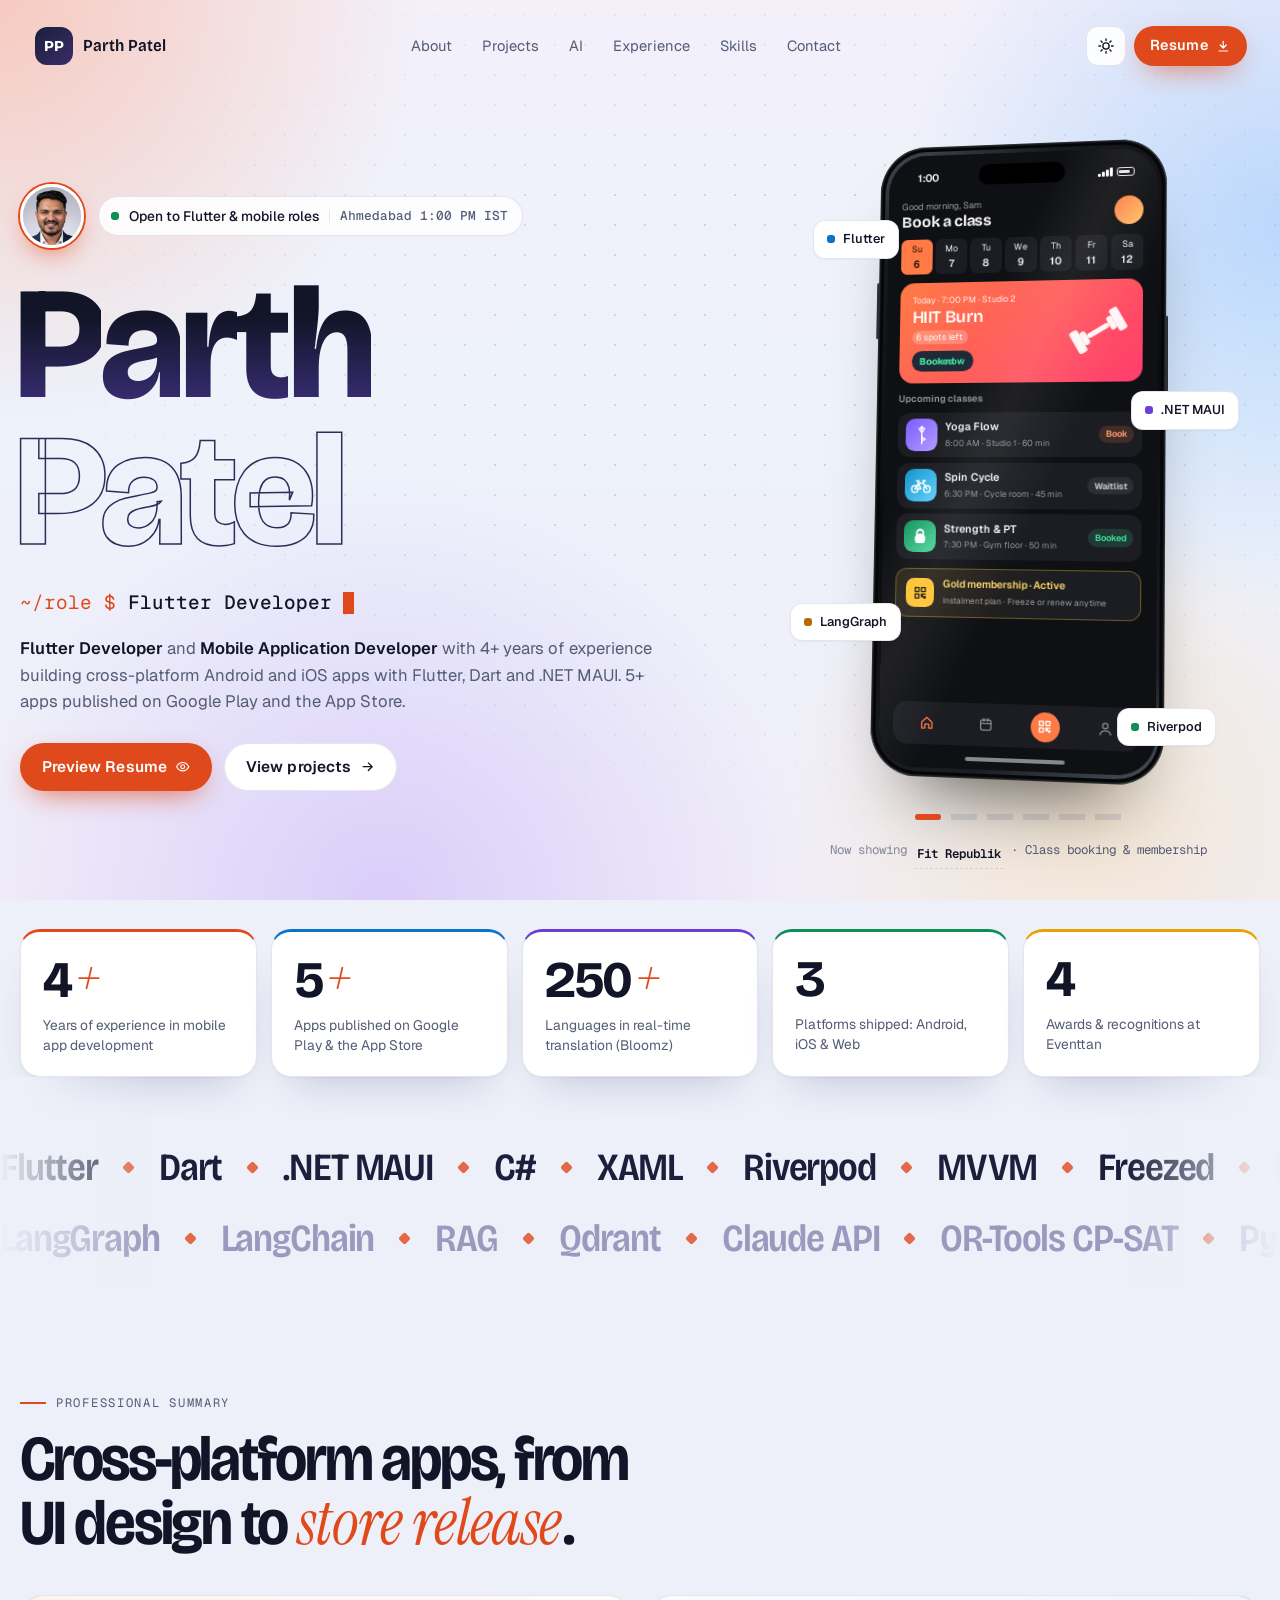
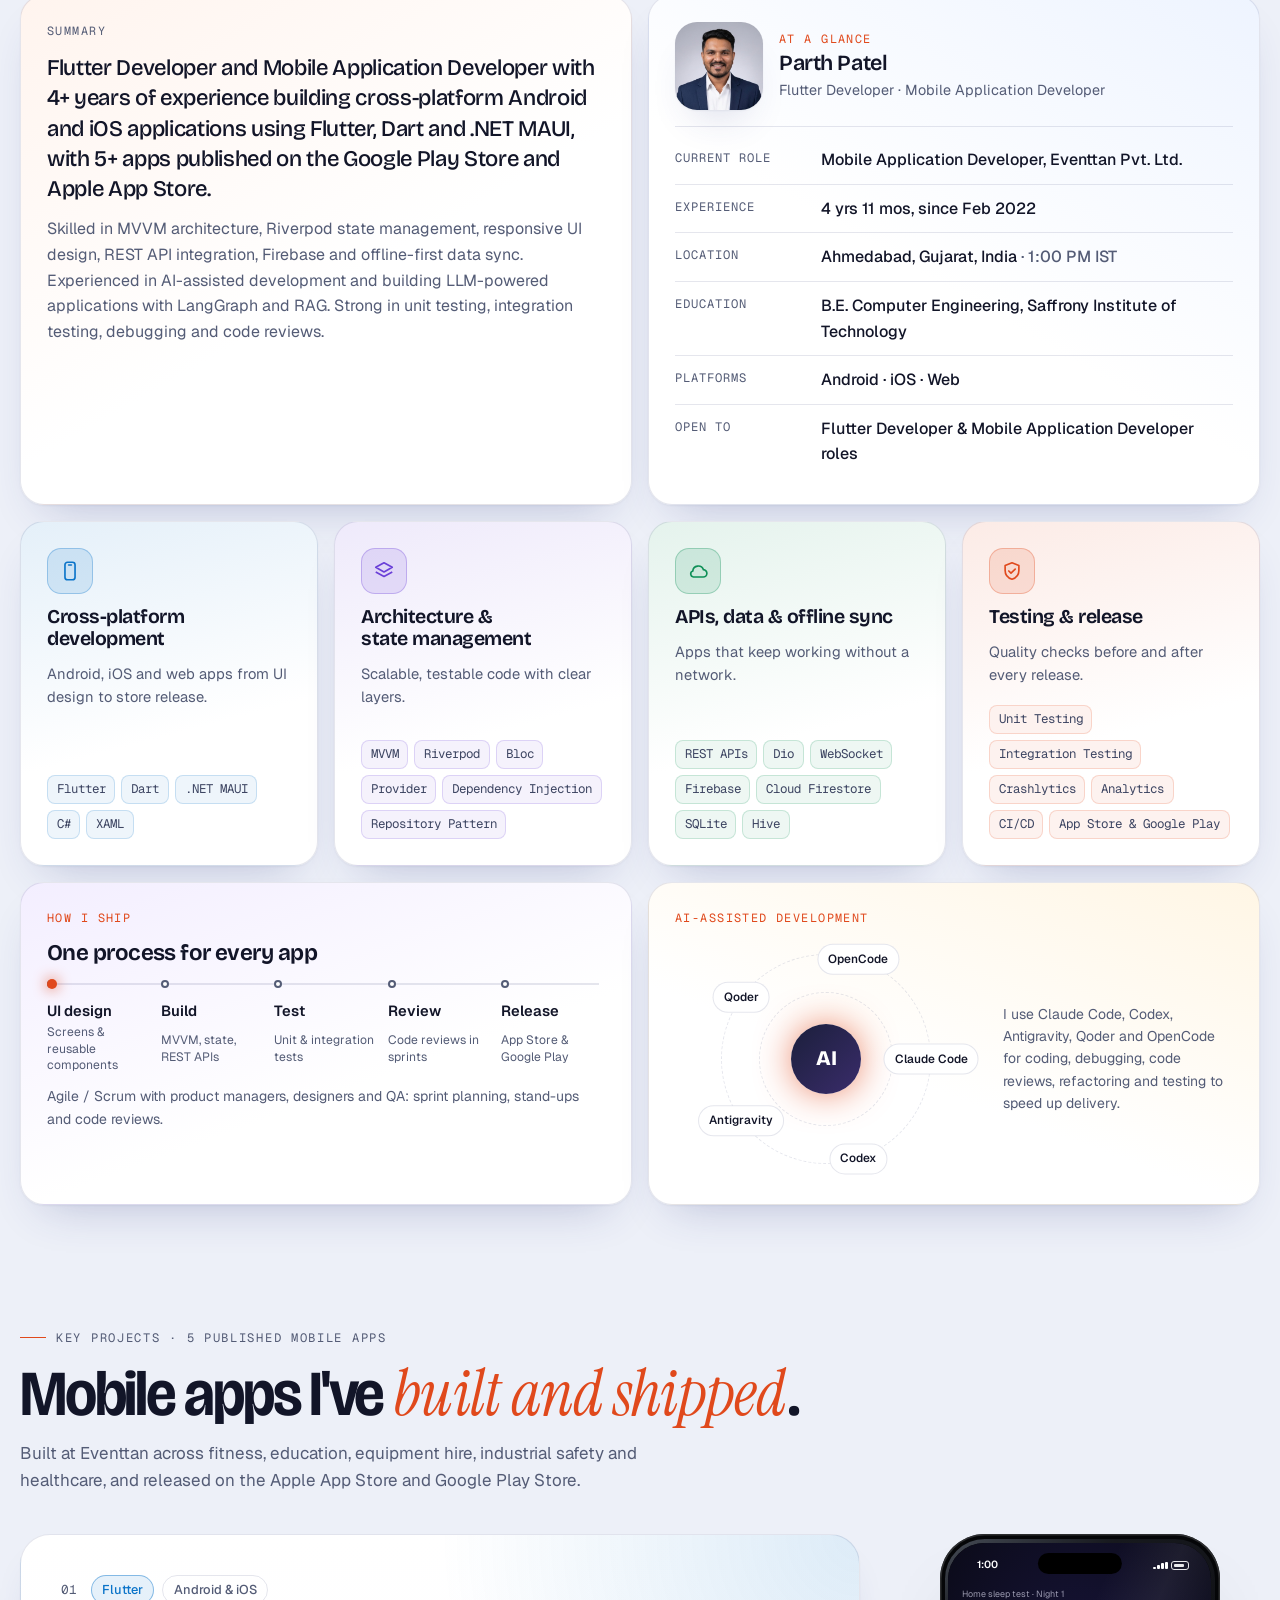
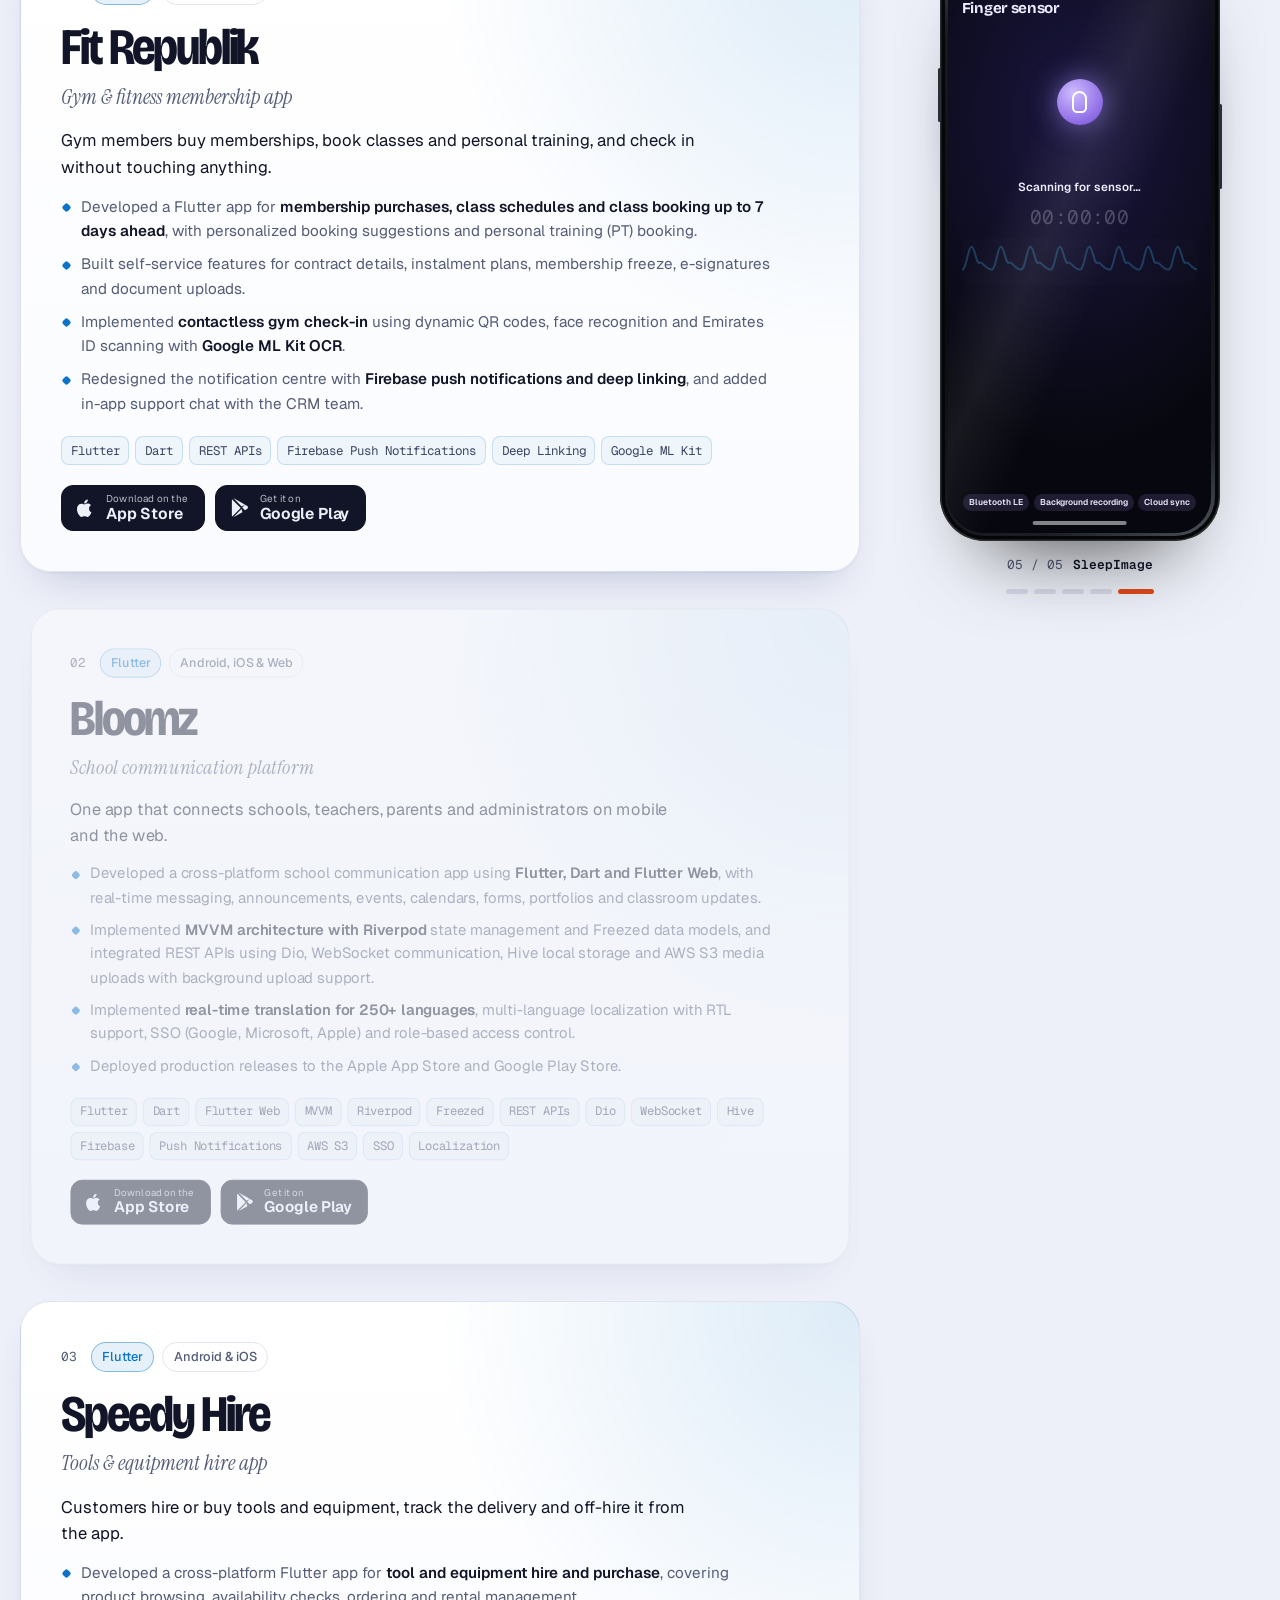
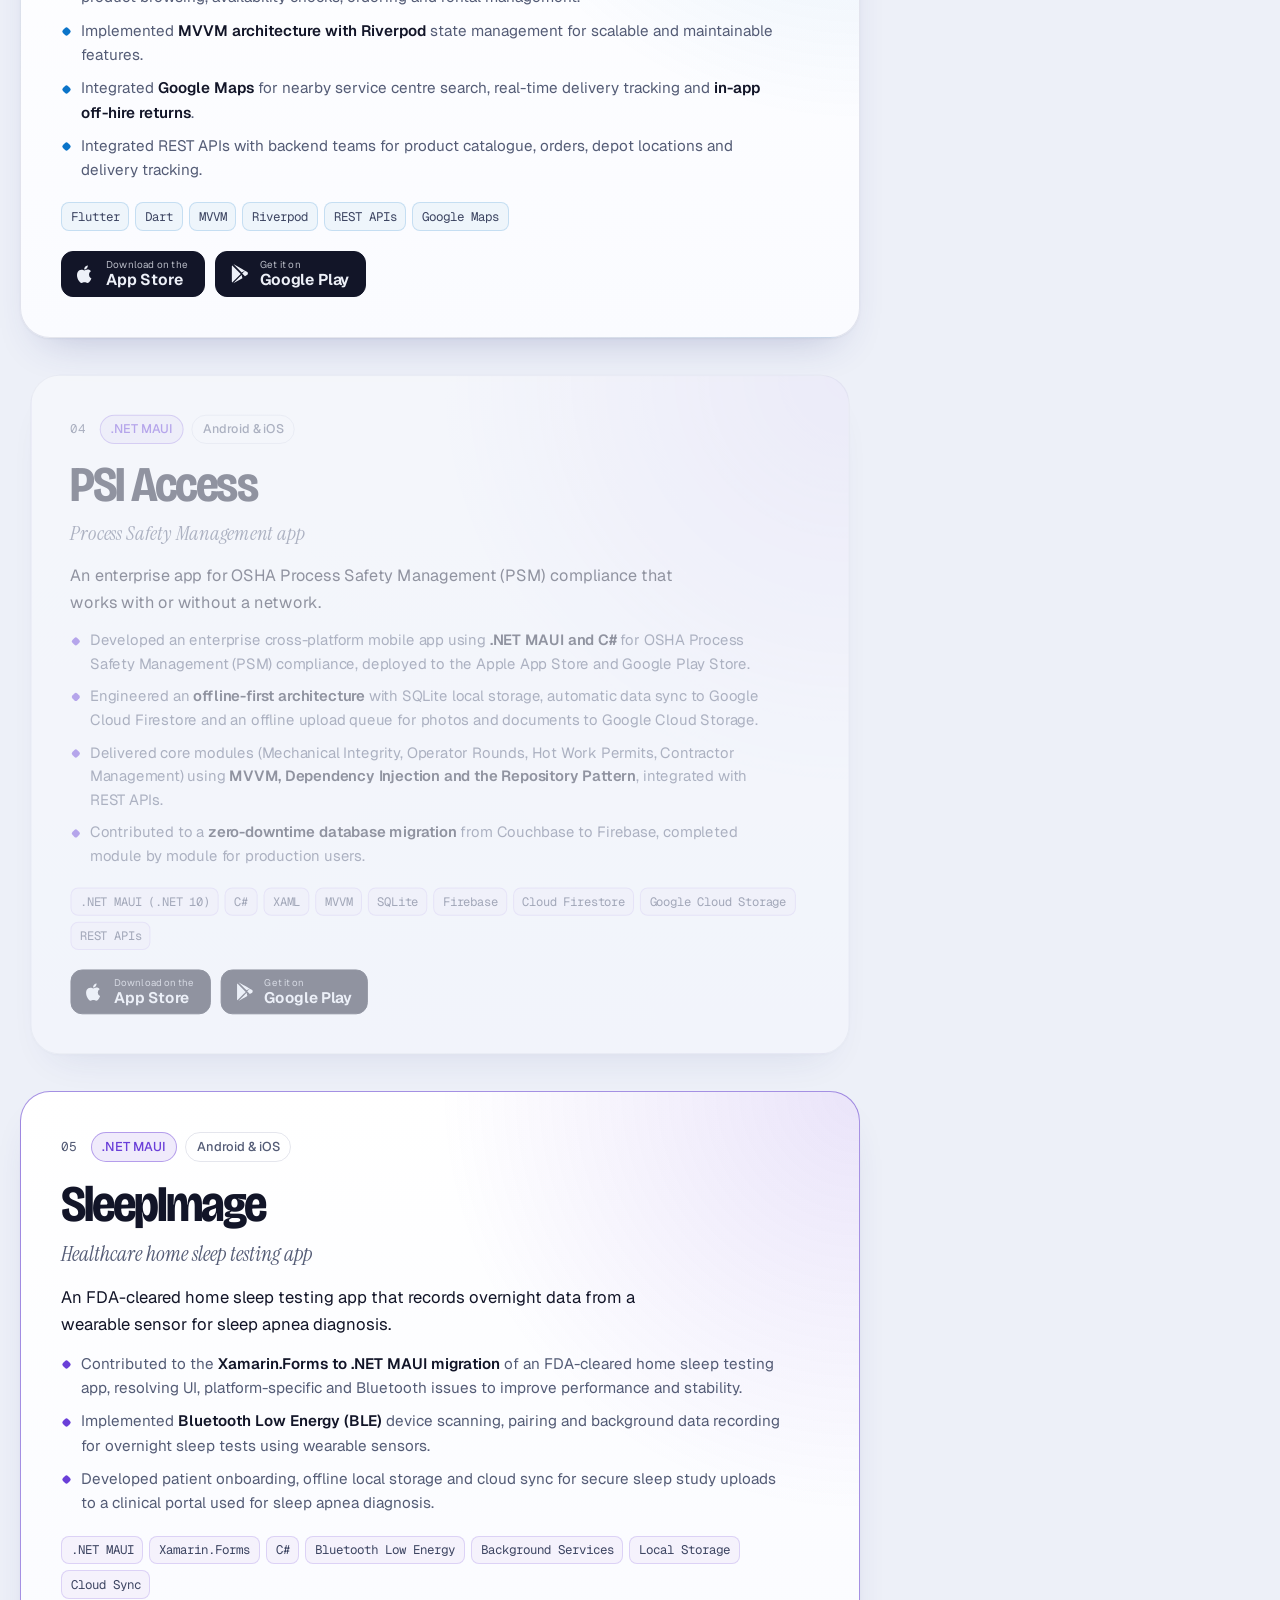
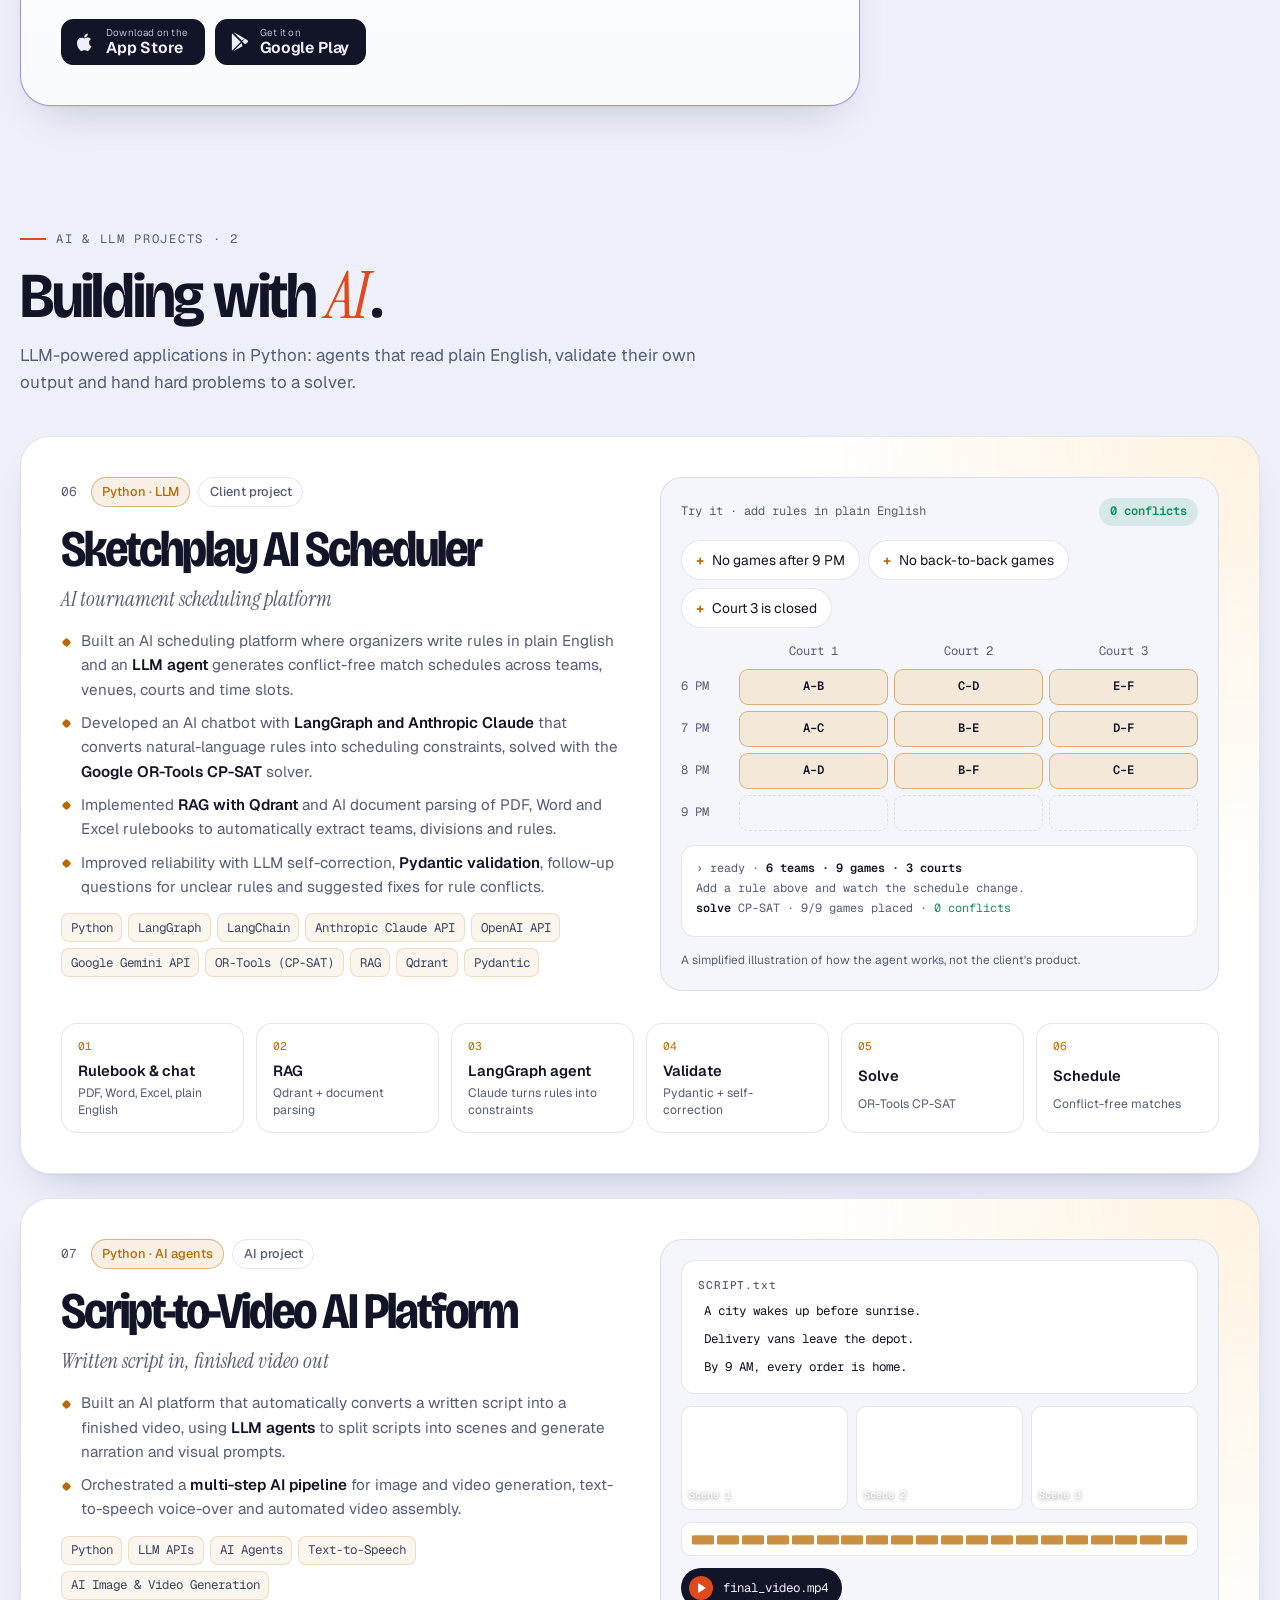
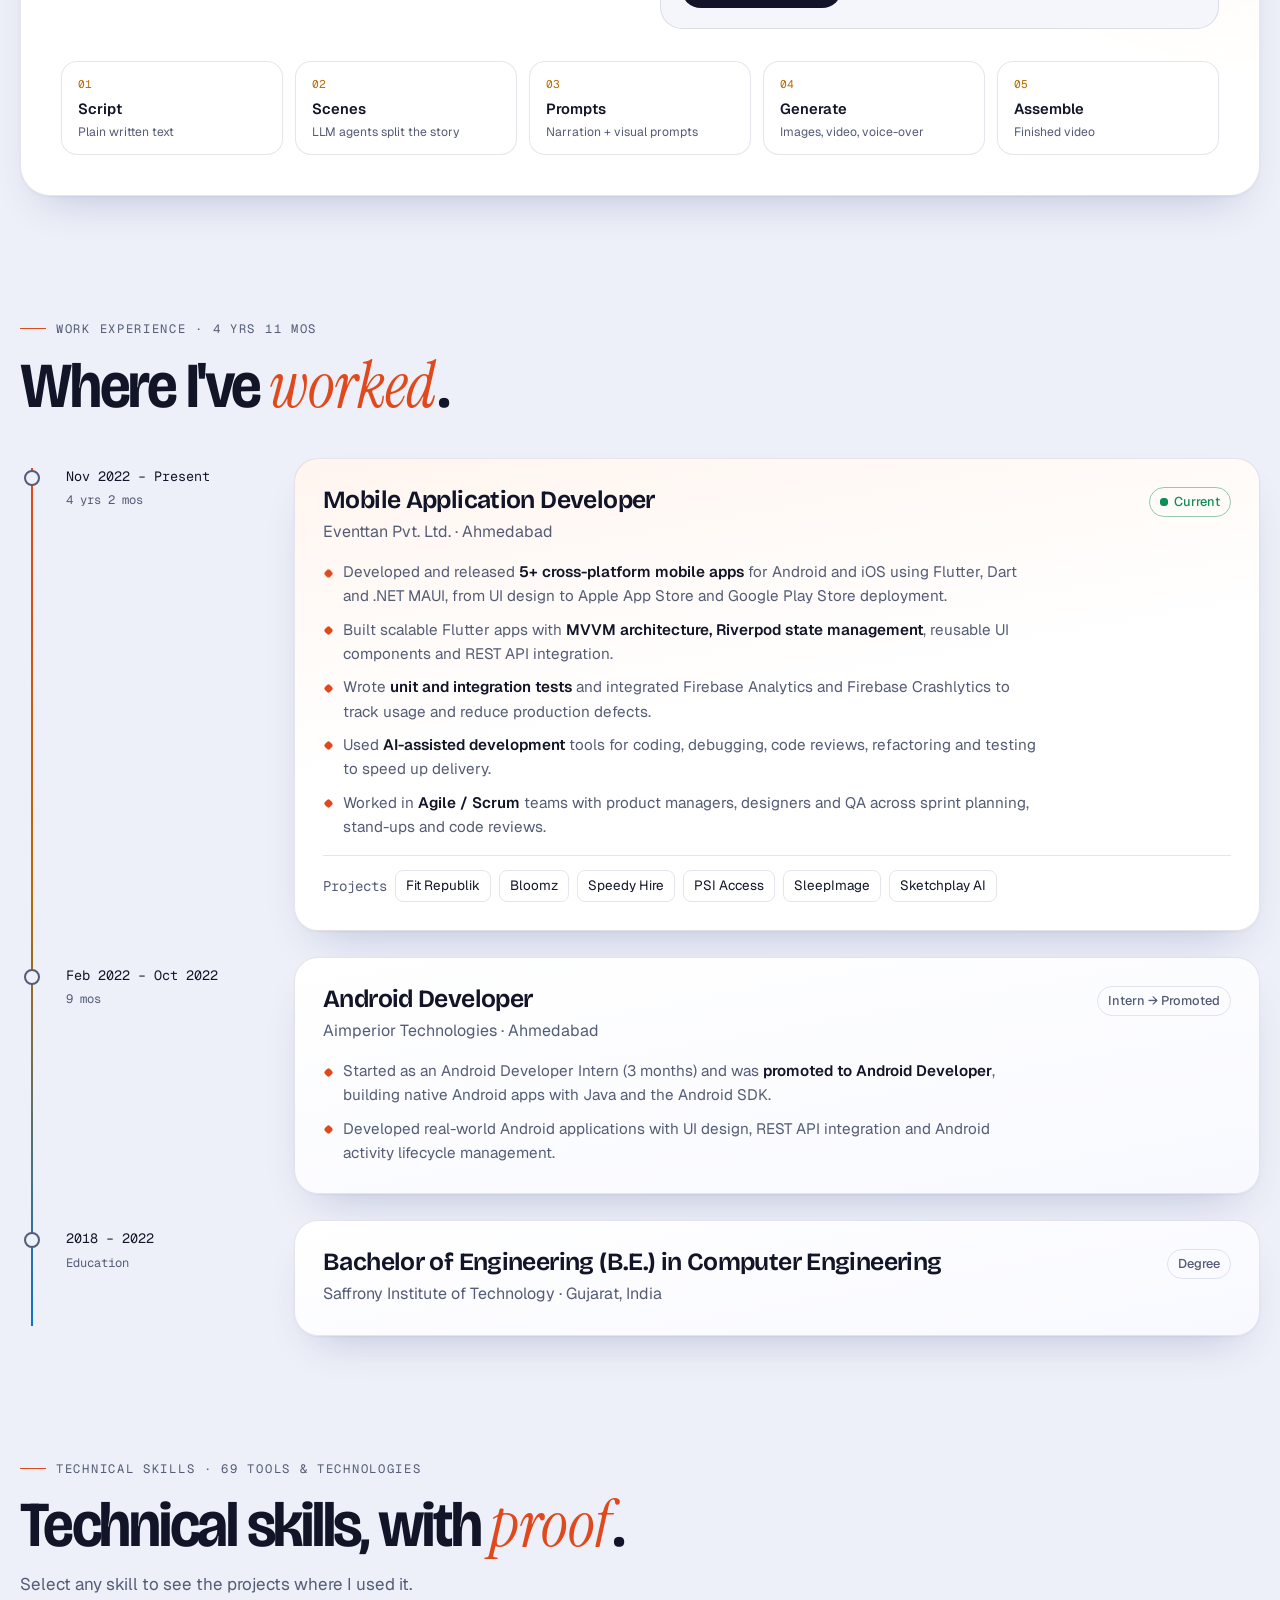
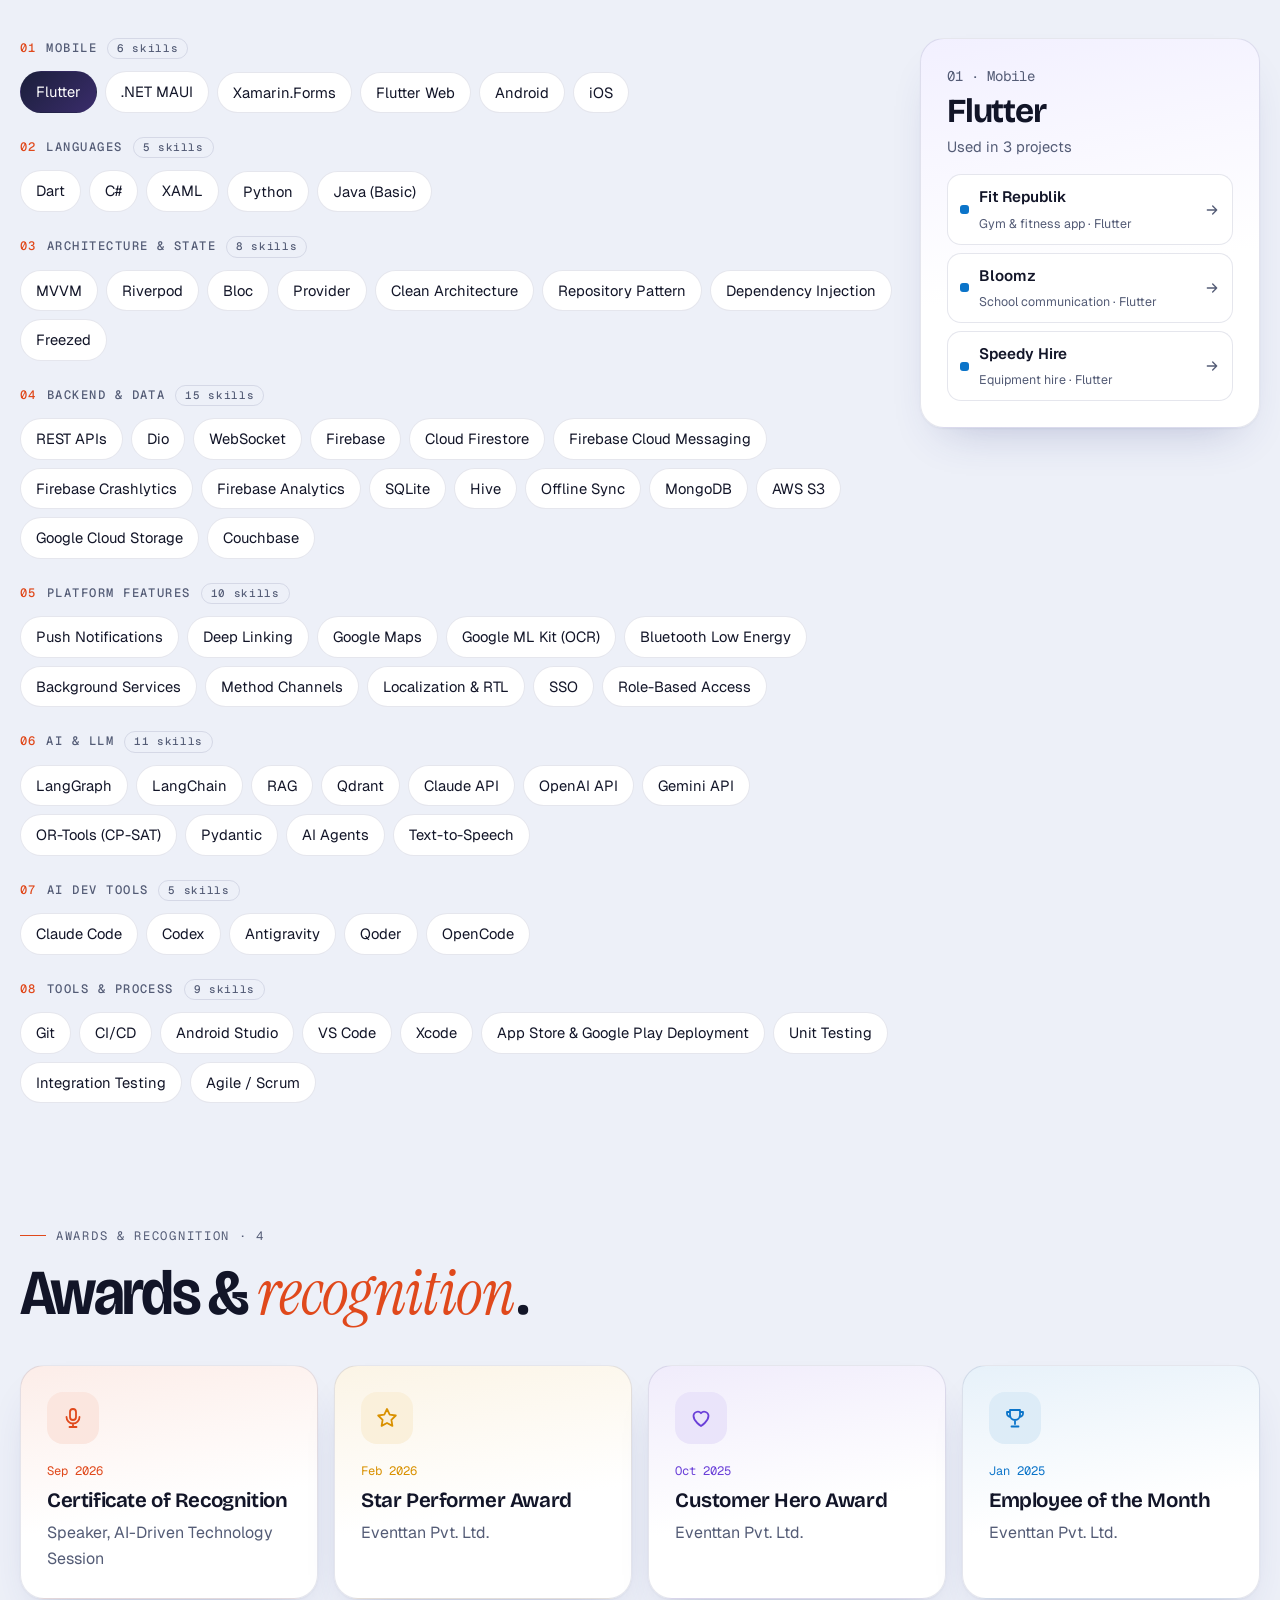
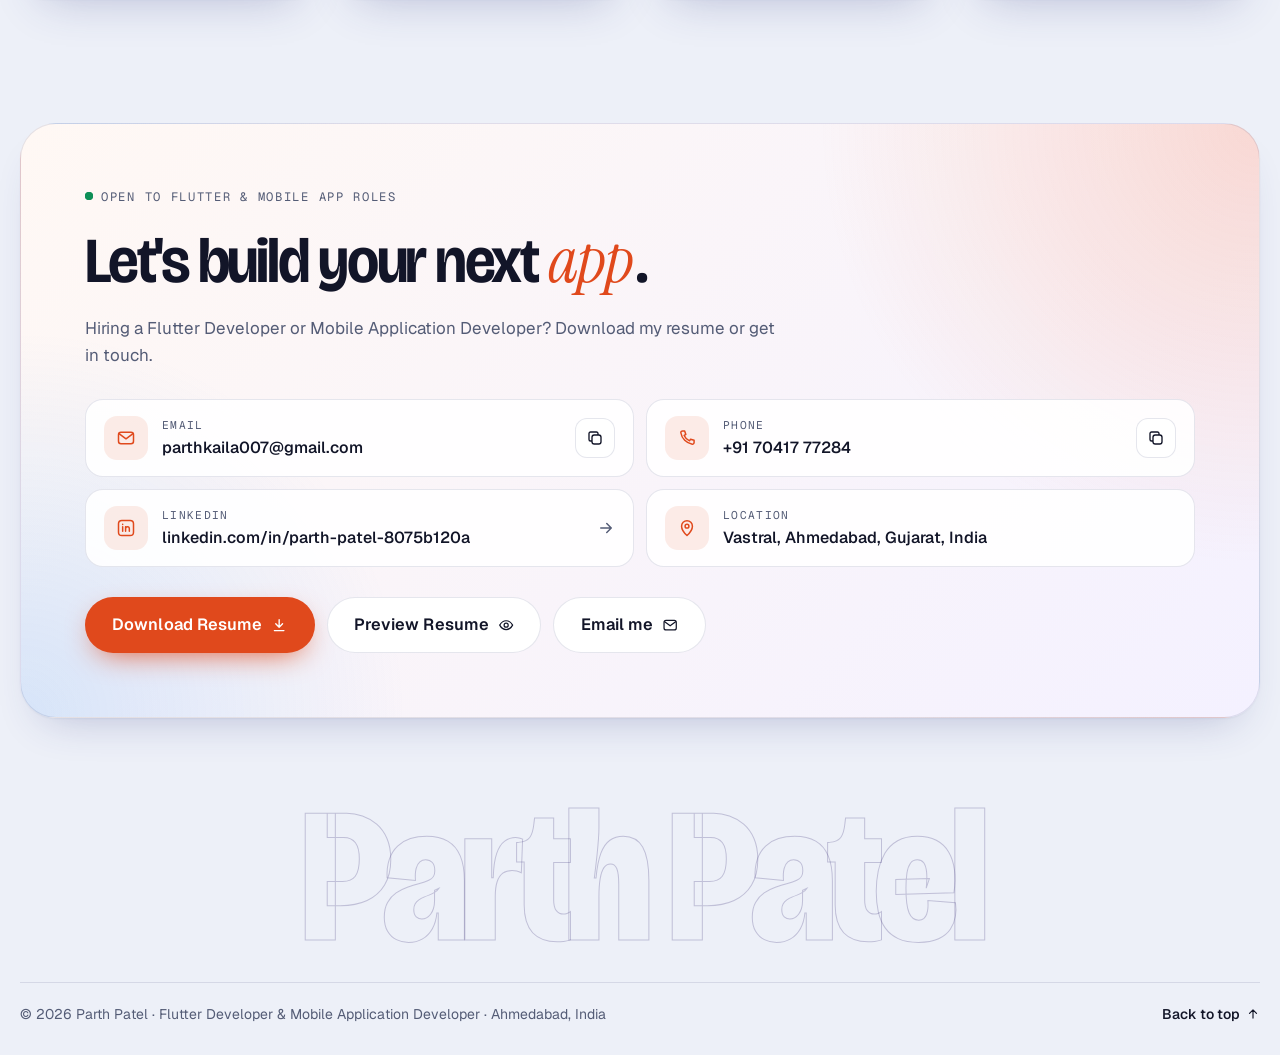
==== commit dcff1bb9: "Set live URL for link previews Co-Authored-By: Claude Opus 5.5 <noreply@anthropic.com>" ====
--- a/index.html
+++ b/index.html
@@ -11,7 +11,9 @@
 <meta property="og:type" content="profile">
 <meta property="og:title" content="Parth Patel · Flutter Developer &amp; Mobile Application Developer">
 <meta property="og:description" content="4+ years building cross-platform Android and iOS apps with Flutter and .NET MAUI. 5+ apps live on Google Play and the App Store.">
-<meta property="og:image" content="assets/og-image.jpg">
+<meta property="og:image" content="https://parthu11.github.io/assets/og-image.jpg">
+<meta property="og:url" content="https://parthu11.github.io/">
+<link rel="canonical" href="https://parthu11.github.io/">
 <meta property="og:image:width" content="1200">
 <meta property="og:image:height" content="630">
 <meta name="twitter:card" content="summary_large_image">
@@ -25,7 +27,8 @@
   "@context": "https://schema.org",
   "@type": "Person",
   "name": "Parth Patel",
-  "image": "assets/photo/parth.jpg",
+  "image": "https://parthu11.github.io/assets/photo/parth.jpg",
+  "url": "https://parthu11.github.io/",
   "jobTitle": "Mobile Application Developer",
   "description": "Flutter Developer and Mobile Application Developer with 4+ years of experience building cross-platform Android and iOS applications.",
   "worksFor": { "@type": "Organization", "name": "Eventtan Pvt. Ltd." },
